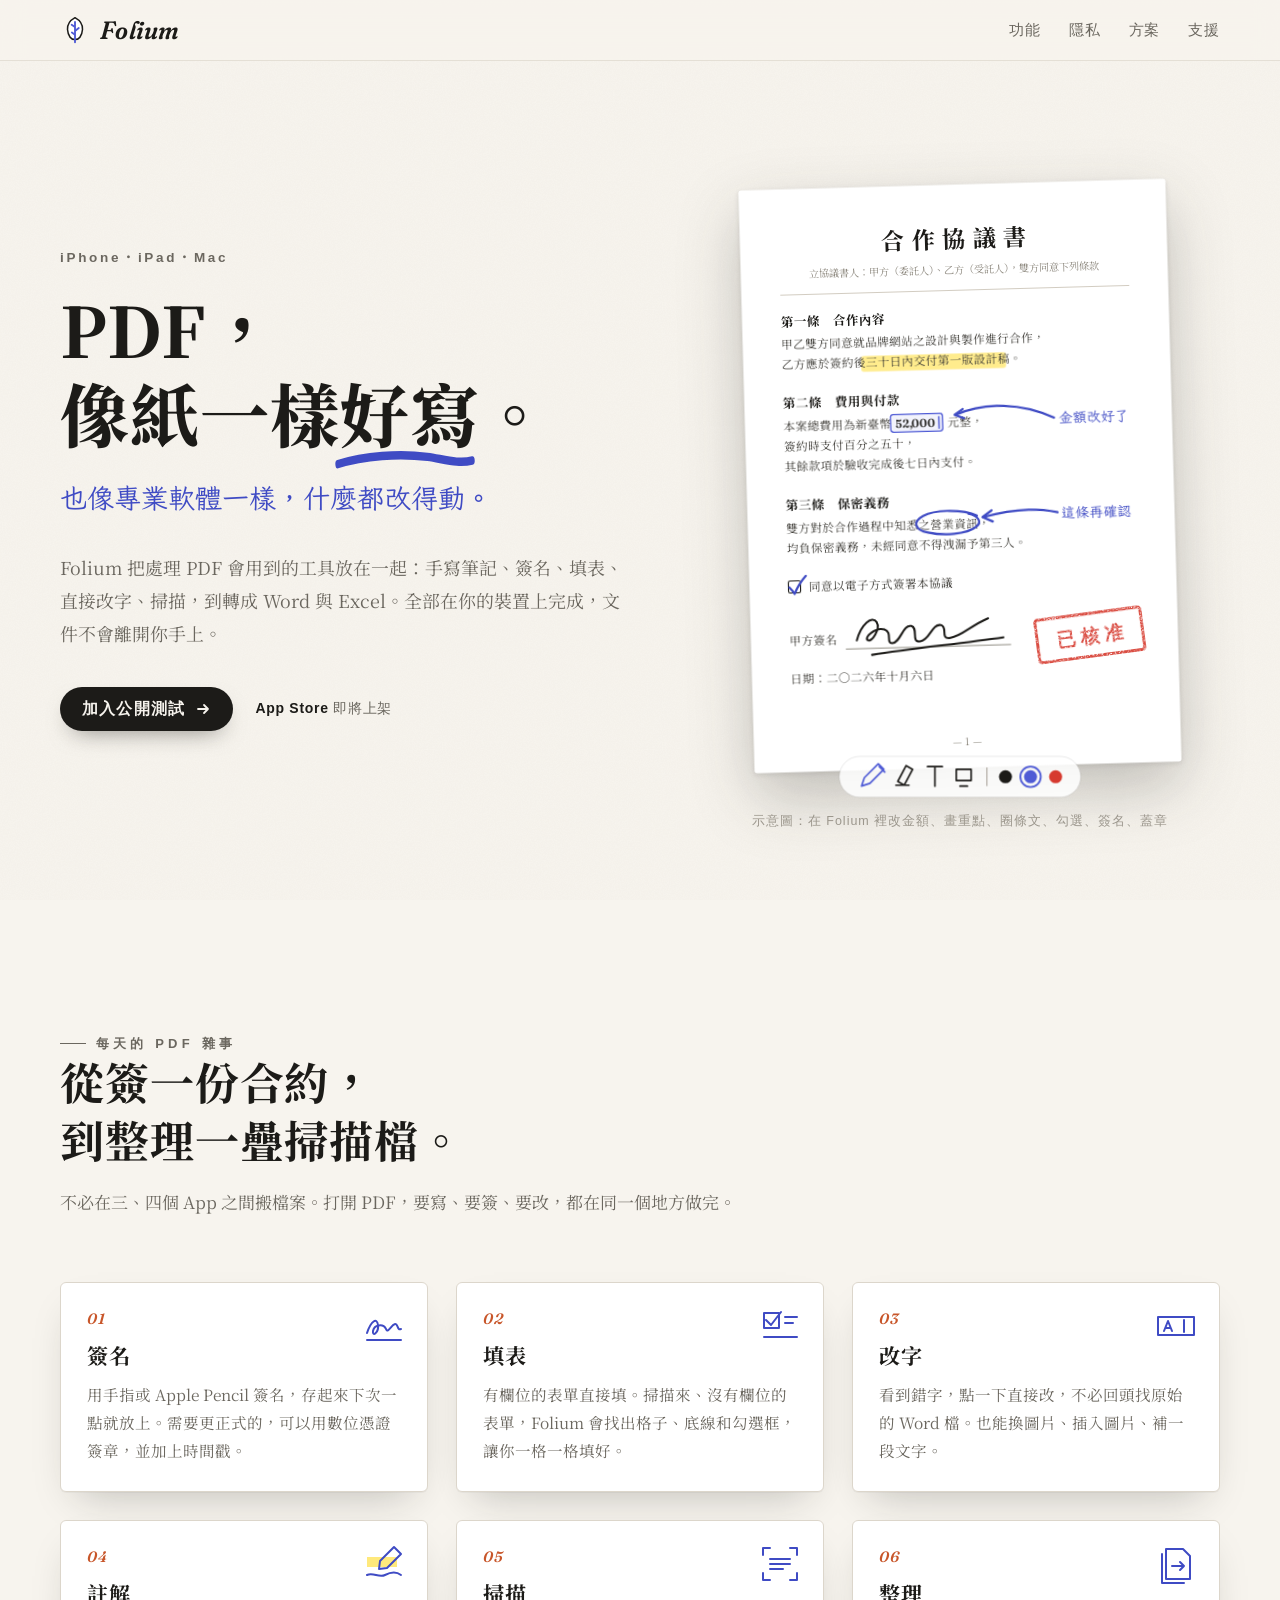
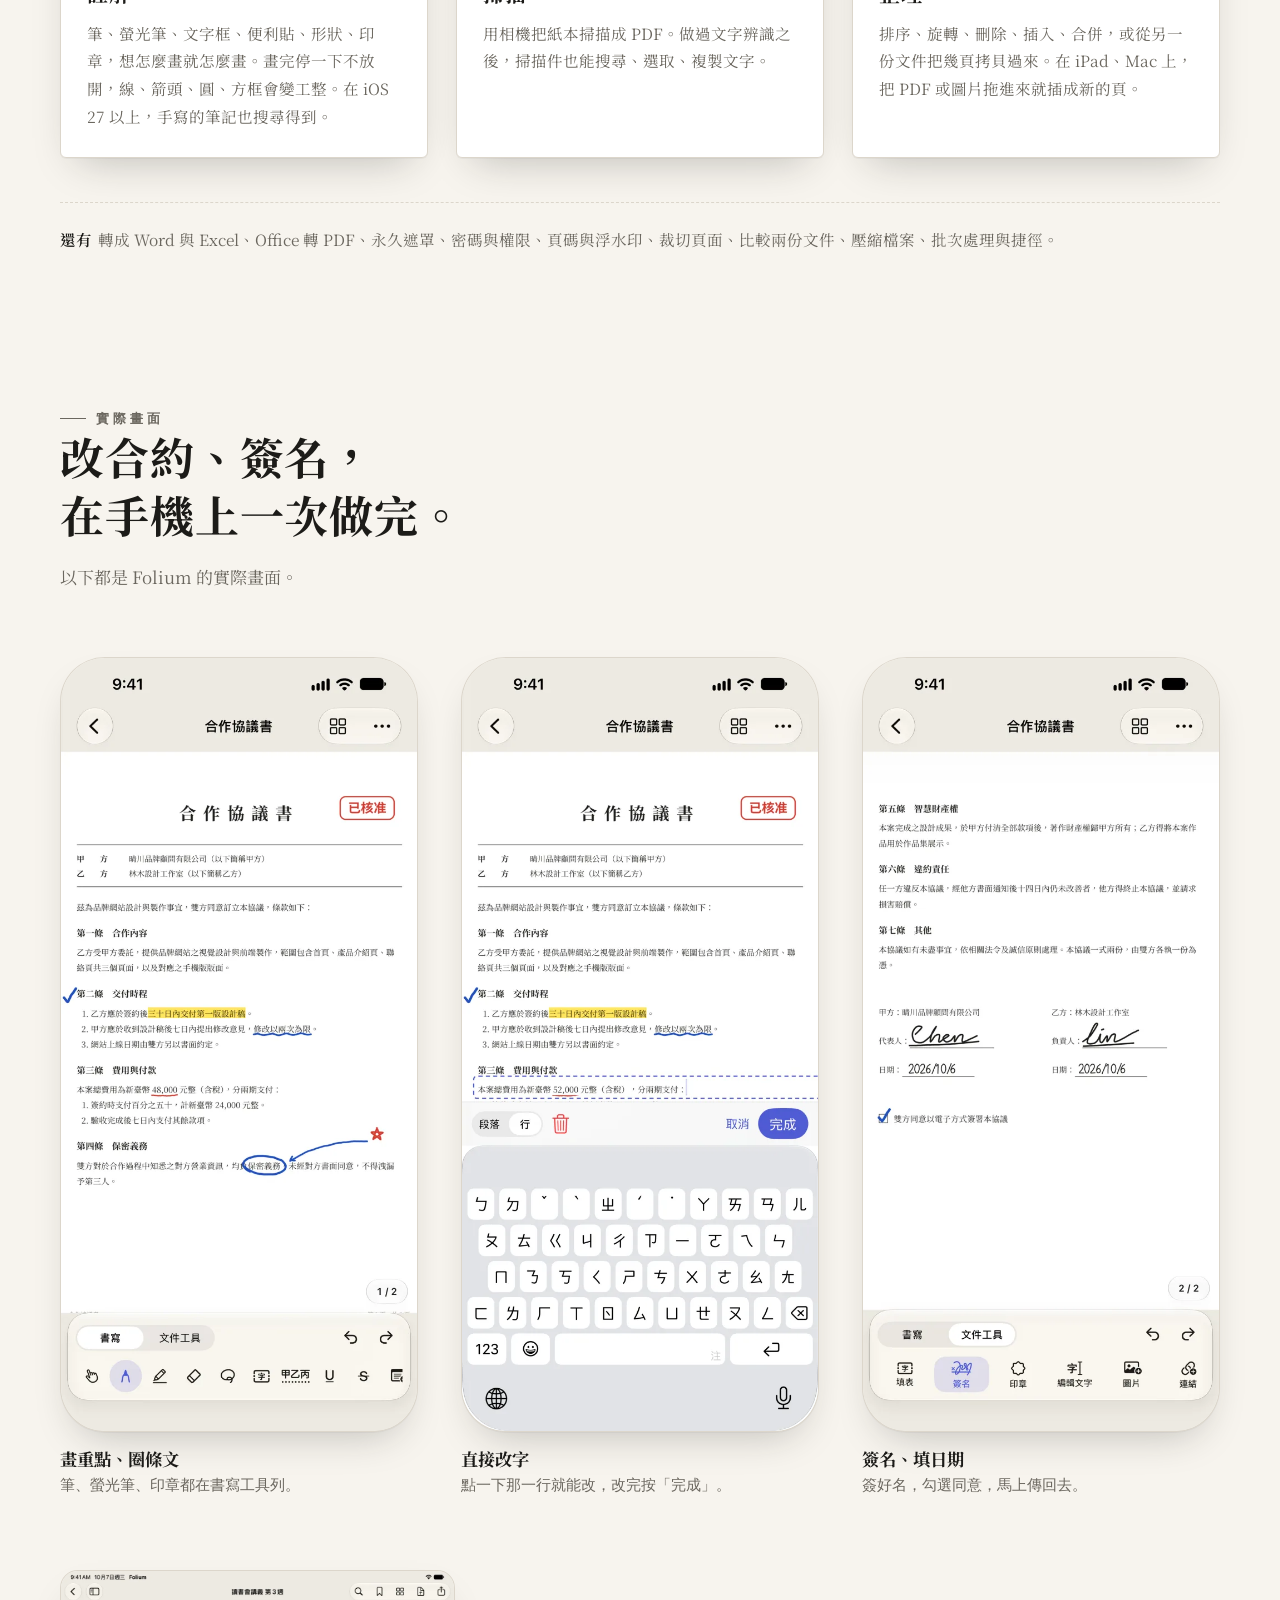
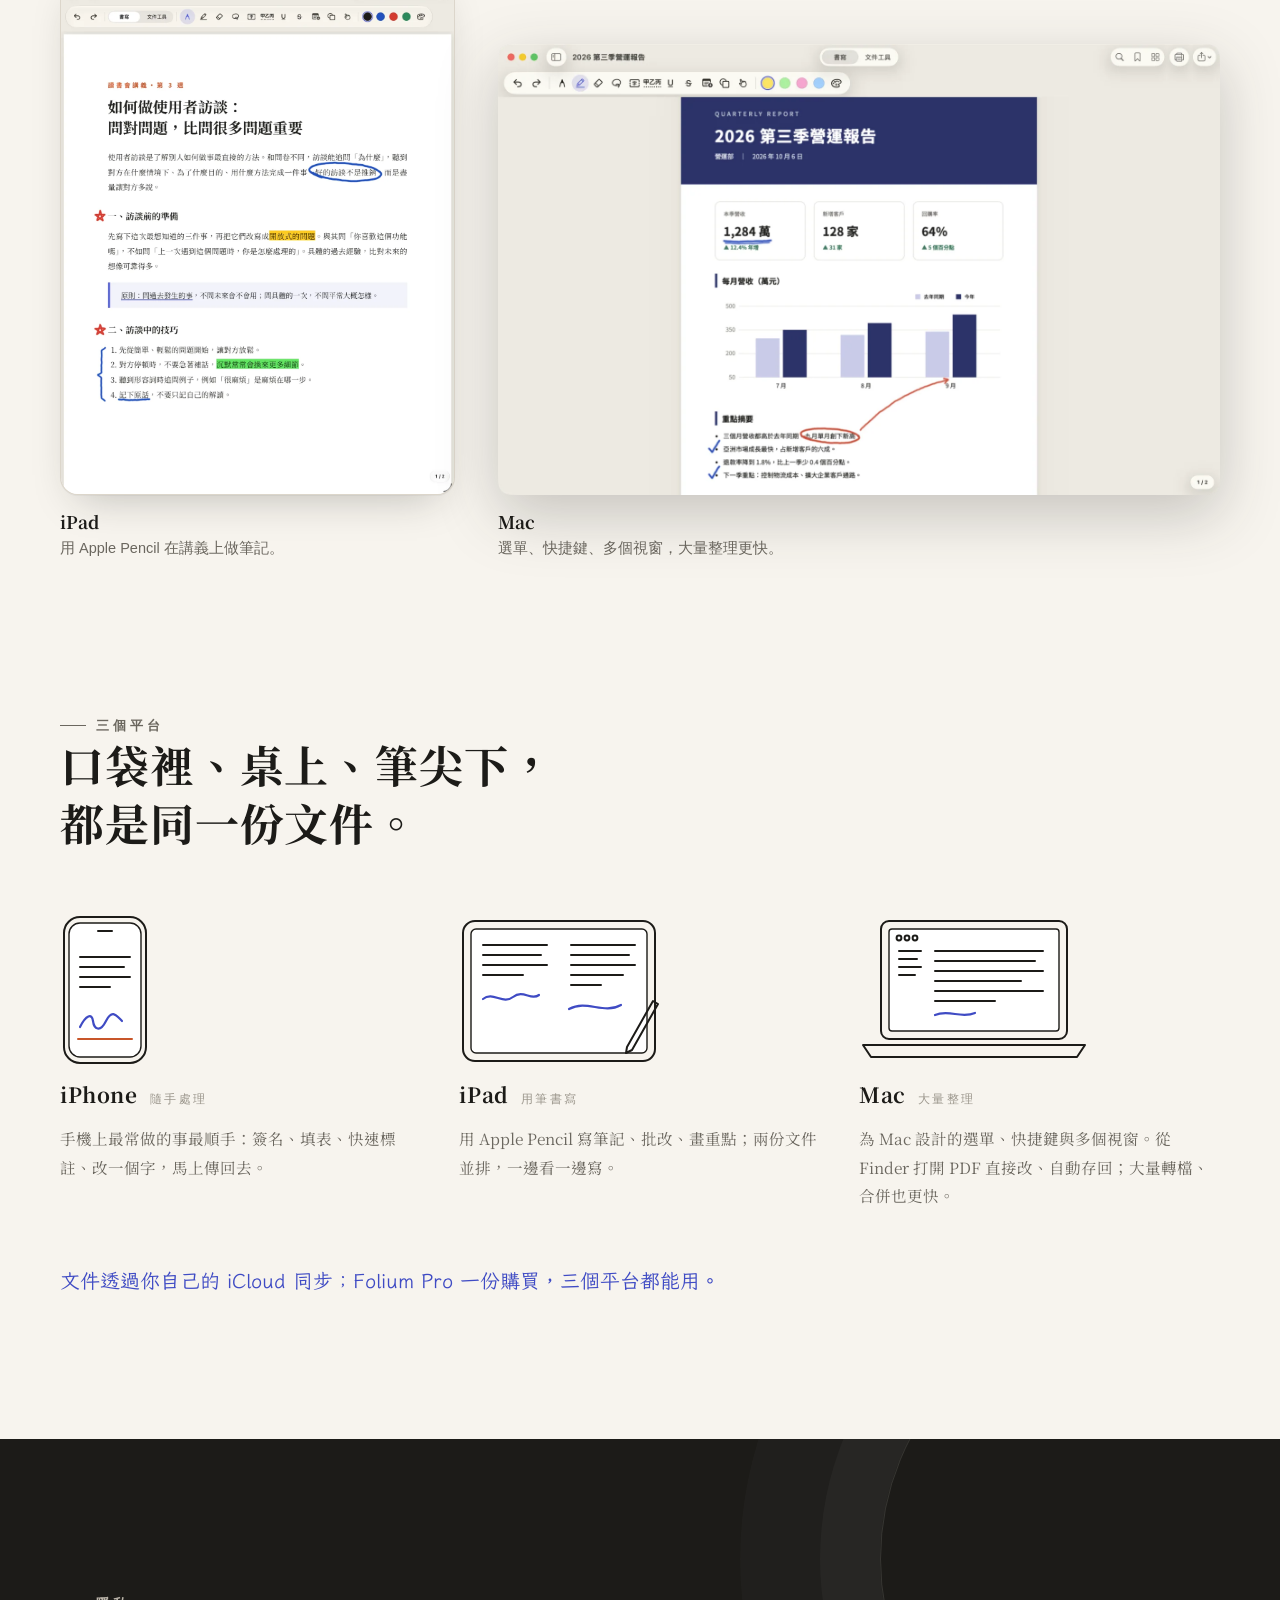
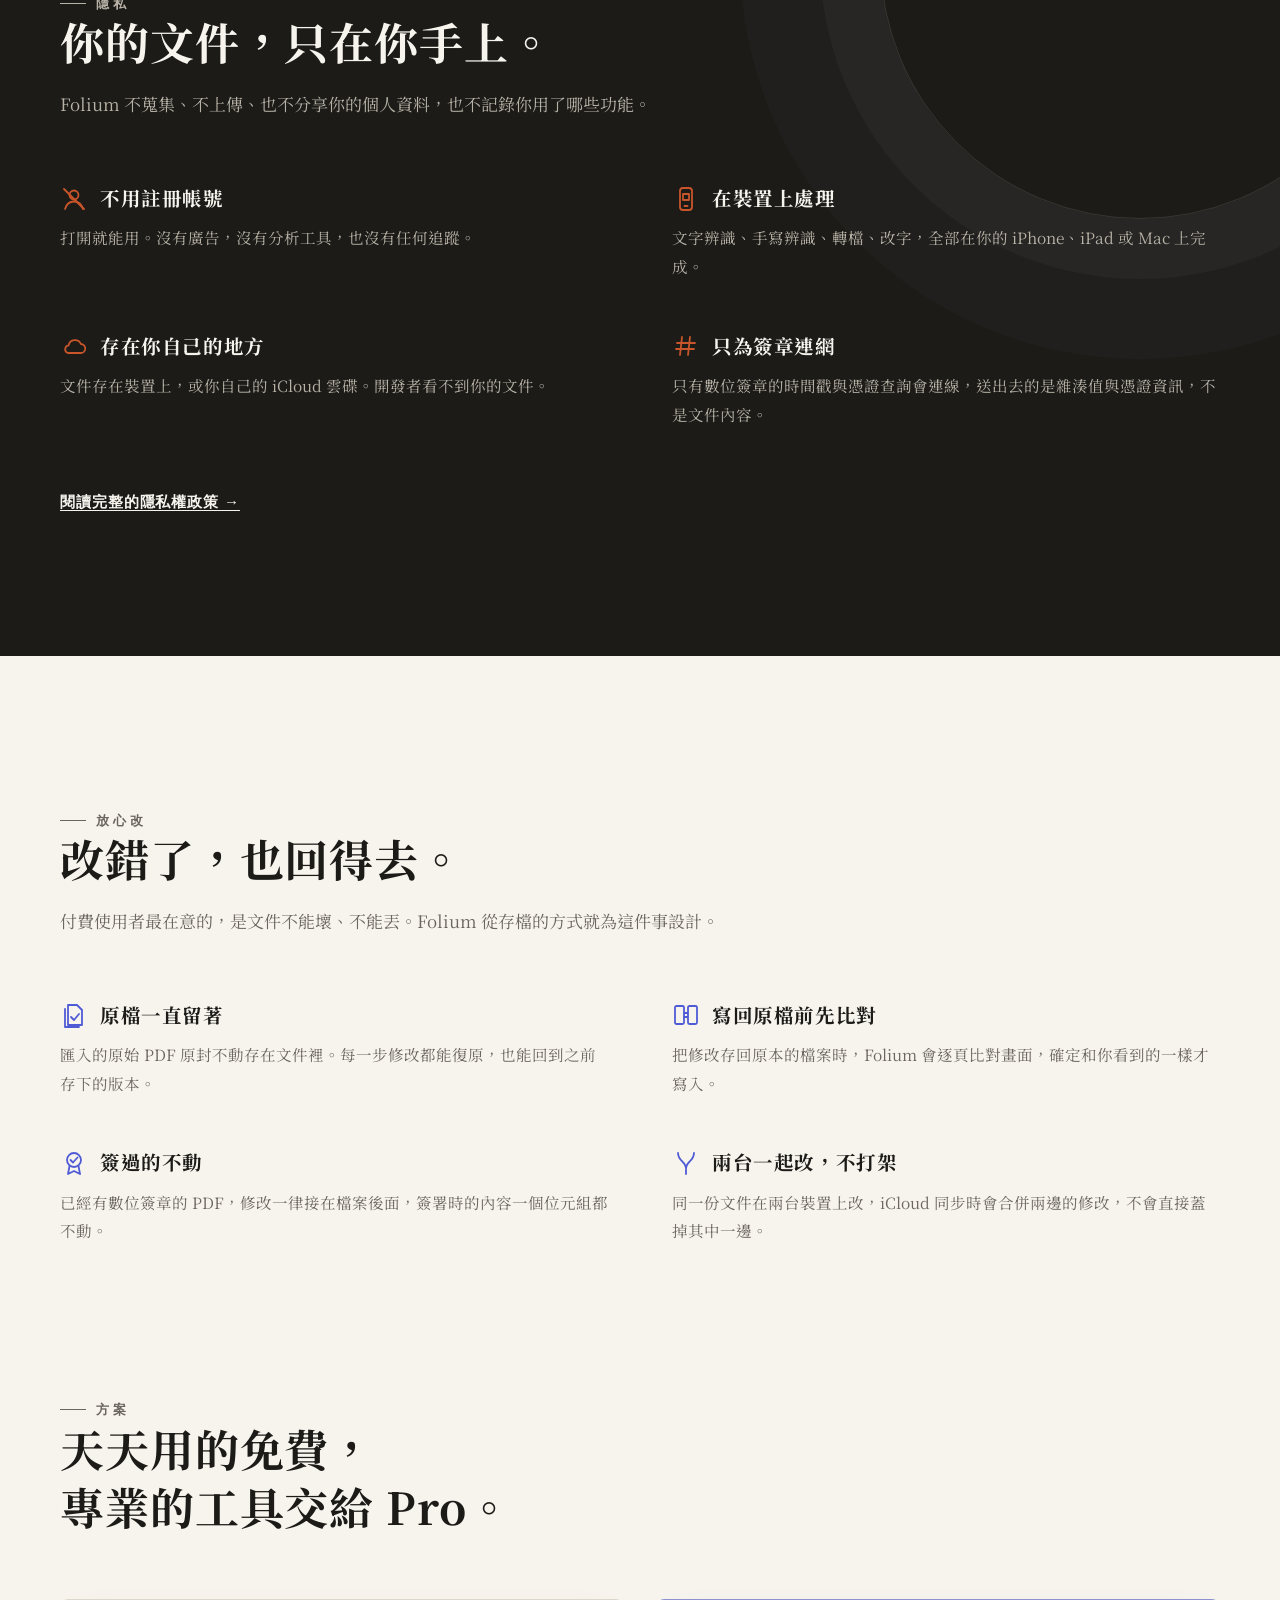
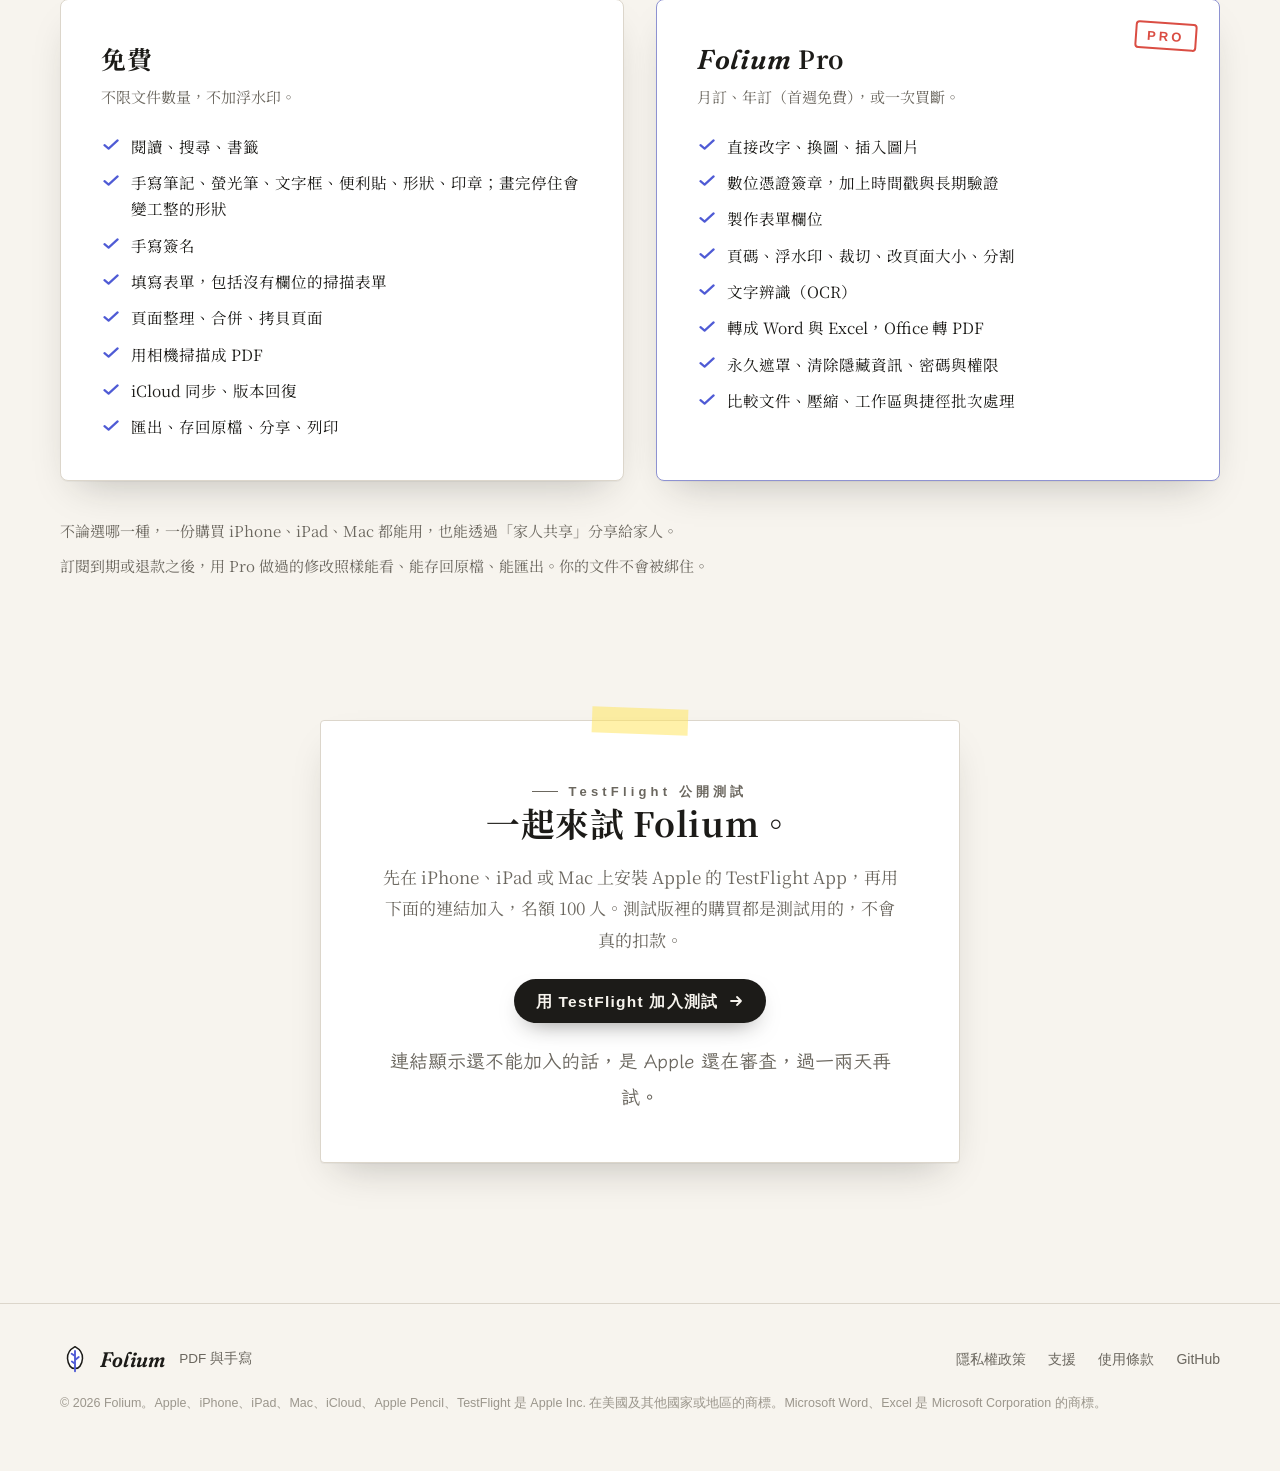
==== index.html @ 6499237f "方案改成月訂、年訂、買斷；補上「畫完停住變工整」 - 首頁：Pro 方案寫成月訂、年訂（首週免費）或買斷；「買一次」改成「一份購買」（訂閱也是三個平台都能用） - 首頁註解、免費方案：畫完停一下，線、" ====
<!doctype html>
<html lang="zh-Hant-TW">
<head>
  <meta charset="utf-8">
  <meta name="viewport" content="width=device-width, initial-scale=1, viewport-fit=cover">
  <title>Folium｜iPhone、iPad、Mac 上的 PDF 與手寫 App</title>
  <meta name="description" content="Folium 是 iPhone、iPad、Mac 上的 PDF 工作台：手寫筆記、簽名、填表、直接改字、掃描、轉成 Word 與 Excel，全部在你的裝置上完成。">
  <link rel="canonical" href="https://chung223.github.io/folium/">
  <meta name="theme-color" content="#F7F4EE" media="(prefers-color-scheme: light)">
  <meta name="theme-color" content="#171717" media="(prefers-color-scheme: dark)">
  <meta property="og:type" content="website">
  <meta property="og:site_name" content="Folium">
  <meta property="og:title" content="Folium｜PDF，像紙一樣好寫。">
  <meta property="og:description" content="iPhone、iPad、Mac 上的 PDF 工作台：手寫、簽名、填表、改字、掃描、轉檔，全部在裝置上完成。">
  <meta property="og:url" content="https://chung223.github.io/folium/">
  <meta property="og:image" content="https://chung223.github.io/folium/assets/og.png">
  <meta property="og:locale" content="zh_TW">
  <meta name="twitter:card" content="summary_large_image">
  <link rel="icon" href="assets/favicon.svg" type="image/svg+xml">
  <link rel="icon" href="assets/favicon-64.png" sizes="64x64" type="image/png">
  <link rel="apple-touch-icon" href="assets/apple-touch-icon.png">
  <link rel="preconnect" href="https://fonts.googleapis.com">
  <link rel="preconnect" href="https://fonts.gstatic.com" crossorigin>
  <link rel="stylesheet" href="https://fonts.googleapis.com/css2?family=Fraunces:ital,opsz,wght@1,9..144,500..700&family=LXGW+WenKai+TC:wght@400&family=Noto+Serif+TC:wght@400;700;800&display=swap">
  <link rel="stylesheet" href="assets/site.css">
</head>
<body>
<a class="skip" href="#main">跳到主要內容</a>

<header class="masthead">
  <div class="wrap">
    <a class="brand" href="./" aria-label="Folium 首頁">
      <svg viewBox="0 0 1024 1024" aria-hidden="true"><path d="M512 92C360 176 246 324 256 496c7 116 42 196 88 262 40 56 104 82 168 82s128-26 168-82c46-66 81-146 88-262 10-172-104-320-256-404Z" fill="var(--sheet)" stroke="var(--ink)" stroke-width="52" stroke-linejoin="round"/><path d="M512 236v694M398 332l114 80M640 446l-128 98M406 600l106 74" fill="none" stroke="var(--indigo)" stroke-width="64" stroke-linecap="round"/></svg>
      <span class="wordmark">Folium</span>
    </a>
    <nav class="nav" aria-label="主選單">
      <a href="#features">功能</a>
      <a href="#privacy">隱私</a>
      <a class="wide" href="#plans">方案</a>
      <a href="support/">支援</a>
    </nav>
  </div>
</header>

<main id="main">

<section class="hero">
  <div class="wrap">
    <div class="hero-copy">
      <p class="kicker rise" style="--at:.05s">iPhone・iPad・Mac</p>
      <h1 class="rise" style="--at:.12s">PDF，<br>像紙一樣<span class="stroke">好寫<svg viewBox="0 0 200 24" preserveAspectRatio="none" aria-hidden="true"><path class="draw" pathLength="1" style="--at:.9s;--d:.6s" d="M4 15C42 8 92 6 132 9c24 2 44 6 64 3"/></svg></span>。</h1>
      <p class="margin-line rise" style="--at:1.3s">也像專業軟體一樣，什麼都改得動。</p>
      <p class="lede rise" style="--at:.3s">Folium 把處理 PDF 會用到的工具放在一起：手寫筆記、簽名、填表、直接改字、掃描，到轉成 Word 與 Excel。全部在你的裝置上完成，文件不會離開你手上。</p>
      <div class="cta rise" style="--at:.45s">
        <a class="button" href="#beta">加入公開測試<svg viewBox="0 0 16 16" aria-hidden="true"><path d="M3 8h10M9 4l4 4-4 4" fill="none" stroke="currentColor" stroke-width="1.8" stroke-linecap="round" stroke-linejoin="round"/></svg></a>
        <span class="soon"><b>App Store</b> 即將上架</span>
      </div>
    </div>

    <figure class="hero-art rise" style="--at:.15s">
      <svg viewBox="0 0 560 700" role="img" aria-labelledby="art-title">
        <title id="art-title">一頁合約上，有螢光筆、改過的金額、圈起來的條文、打勾的同意欄、手寫簽名，以及「已核准」印章。</title>
        <defs>
          <filter id="stamp-ink" x="-5%" y="-5%" width="110%" height="110%">
            <feTurbulence type="fractalNoise" baseFrequency="1.7" numOctaves="2" seed="11" result="noise"/>
            <feColorMatrix in="noise" type="matrix" values="0 0 0 0 0  0 0 0 0 0  0 0 0 0 0  0 0 0 -3 2.45" result="mask"/>
            <feComposite in="SourceGraphic" in2="mask" operator="in"/>
          </filter>
        </defs>
        <g transform="rotate(-1.6 280 350)">
          <g class="doc-shadow"><rect class="doc-sheet" x="50" y="36" width="460" height="628" rx="3"/></g>

          <text class="doc-title" x="284" y="104" text-anchor="middle">合作協議書</text>
          <text class="doc-s" x="280" y="132" text-anchor="middle">立協議書人：甲方（委託人）、乙方（受託人），雙方同意下列條款</text>
          <line class="doc-rule" x1="92" y1="150" x2="468" y2="150"/>

          <text class="doc-h" x="92" y="184">第一條　合作內容</text>
          <rect class="marker swipe" style="--at:.95s" x="177" y="218" width="156" height="17" rx="3"/>
          <text class="doc-t" x="92" y="208">甲乙雙方同意就品牌網站之設計與製作進行合作，</text>
          <text class="doc-t" x="92" y="230">乙方應於簽約後三十日內交付第一版設計稿。</text>

          <text class="doc-h" x="92" y="272">第二條　費用與付款</text>
          <text class="doc-t" x="92" y="296">本案總費用為新臺幣</text>
          <g class="appear" style="--at:1.4s">
            <rect class="edit-box" x="207" y="282" width="56" height="19" rx="3"/>
            <text class="doc-num" x="212" y="296" textLength="43" lengthAdjust="spacingAndGlyphs">52,000</text>
          </g>
          <line class="caret blink" style="--at:1.6s" x1="259" y1="285" x2="259" y2="298.5"/>
          <text class="doc-t" x="268" y="296">元整，</text>
          <text class="doc-t" x="92" y="318">簽約時支付百分之五十，</text>
          <text class="doc-t" x="92" y="340">其餘款項於驗收完成後七日內支付。</text>
          <path class="pen draw" pathLength="1" style="--at:1.75s;--d:.45s" d="M383 290c-34-17-74-19-106-6"/>
          <path class="pen draw" pathLength="1" style="--at:2.15s;--d:.2s" d="M285 278l-9 6 10 4"/>
          <text class="doc-note appear" style="--at:2.2s" x="388" y="296">金額改好了</text>

          <text class="doc-h" x="92" y="382">第三條　保密義務</text>
          <text class="doc-t" x="92" y="406">雙方對於合作過程中知悉之營業資訊，</text>
          <text class="doc-t" x="92" y="428">均負保密義務，未經同意不得洩漏予第三人。</text>
          <path class="pen draw" pathLength="1" style="--at:2.5s;--d:.6s" d="M297 393c-14-7-44-8-58-1-12 6-9 15 5 18 15 4 42 3 52-5 7-5 2-12-8-14"/>
          <path class="pen draw" pathLength="1" style="--at:3.05s;--d:.4s" d="M384 392c-24-6-52-4-80 3"/>
          <path class="pen draw" pathLength="1" style="--at:3.4s;--d:.2s" d="M313 388l-10 7 11 5"/>
          <text class="doc-note appear" style="--at:3.45s" x="388" y="398">這條再確認</text>

          <rect x="92" y="458" width="13" height="13" rx="2" fill="none" stroke="#1C1B18" stroke-width="1.2"/>
          <text class="doc-t" x="114" y="469.5">同意以電子方式簽署本協議</text>
          <path class="pen draw" pathLength="1" style="--at:3.85s;--d:.35s" d="M93 465c2 2 4 4 5.5 7 3-7 7-13 12.5-19"/>

          <text class="doc-t" x="92" y="528">甲方簽名</text>
          <line x1="152" y1="533" x2="330" y2="533" stroke="#8A857B" stroke-width="1"/>
          <path class="ink-pen draw" pathLength="1" style="--at:4.25s;--d:1.3s" d="M164 524c5-17 17-27 22-19 4 7-6 22-10 19-5-3 9-14 18-11 9 3 1 15 8 15 9 0 12-20 21-18 8 2-1 18 9 17 11-1 13-19 23-17 8 2-2 16 10 14 13-2 21-12 41-20"/>
          <path class="ink-pen draw" pathLength="1" style="--at:5.5s;--d:.35s" d="M180 540c44-6 92-9 142-15"/>
          <text class="doc-t" x="92" y="568">日期：二〇二六年十月六日</text>

          <g class="seal stamp" style="--at:5.95s" filter="url(#stamp-ink)">
            <rect x="358" y="502" width="114" height="46" rx="3"/>
            <text x="417.5" y="533" text-anchor="middle">已核准</text>
          </g>

          <text class="doc-s" x="280" y="640" text-anchor="middle">— 1 —</text>
        </g>

        <g class="dock appear" style="--at:.7s">
          <rect class="capsule" x="150" y="652" width="260" height="44" rx="22"/>
          <path class="tool active" d="M174 684l3-9 15-15 6 6-15 15-9 3Zm19-21 6 6"/>
          <path class="tool" d="M211 683h14M213 679l9-17 7 4-9 17Z"/>
          <path class="tool" d="M245 663h16M253 663v21"/>
          <path class="tool" d="M276 666h16v12h-16ZM280 684h8"/>
          <line x1="309" y1="664" x2="309" y2="684" stroke="#9B968C" stroke-width="1"/>
          <circle cx="329" cy="674" r="7" fill="#1C1B18"/>
          <circle cx="356" cy="674" r="7" fill="#4F5BD5"/>
          <circle class="chip-on" cx="356" cy="674" r="11"/>
          <circle cx="383" cy="674" r="7" fill="#D63A2F"/>
        </g>
      </svg>
      <figcaption>示意圖：在 Folium 裡改金額、畫重點、圈條文、勾選、簽名、蓋章</figcaption>
    </figure>
  </div>
</section>

<section class="section" id="features">
  <div class="wrap">
    <div class="section-head reveal">
      <p class="eyebrow">每天的 PDF 雜事</p>
      <h2>從簽一份合約，<br>到整理一疊掃描檔。</h2>
      <p>不必在三、四個 App 之間搬檔案。打開 PDF，要寫、要簽、要改，都在同一個地方做完。</p>
    </div>
    <div class="chores">
      <article class="card reveal">
        <svg class="doodle" viewBox="0 0 46 46" aria-hidden="true"><path d="M6 30c4-12 10-16 11-8s-6 12-5 6 10-8 13-2c2 5 5-4 9-5 3-1 2 7 6 5"/><path d="M6 37h34"/></svg>
        <span class="no">01</span>
        <h3>簽名</h3>
        <p>用手指或 Apple Pencil 簽名，存起來下次一點就放上。需要更正式的，可以用數位憑證簽章，並加上時間戳。</p>
      </article>
      <article class="card reveal">
        <svg class="doodle" viewBox="0 0 46 46" aria-hidden="true"><path d="M7 10h15v15H7z"/><path d="M9 17l5 5 10-13"/><path d="M28 14h12M28 20h8M7 34h33"/></svg>
        <span class="no">02</span>
        <h3>填表</h3>
        <p>有欄位的表單直接填。掃描來、沒有欄位的表單，Folium 會找出格子、底線和勾選框，讓你一格一格填好。</p>
      </article>
      <article class="card reveal">
        <svg class="doodle" viewBox="0 0 46 46" aria-hidden="true"><path d="M5 14h36v18H5z"/><path d="M31 17v12"/><path d="M11 28l4-10 4 10M12.5 25h5"/></svg>
        <span class="no">03</span>
        <h3>改字</h3>
        <p>看到錯字，點一下直接改，不必回頭找原始的 Word 檔。也能換圖片、插入圖片、補一段文字。</p>
      </article>
      <article class="card reveal">
        <svg class="doodle" viewBox="0 0 46 46" aria-hidden="true"><path class="fill" d="M6 16h30v10H6z"/><path d="M6 34c6-3 12 3 18 0s12-3 16 0"/><path d="M33 6l7 7-14 14-8 1 1-8z"/></svg>
        <span class="no">04</span>
        <h3>註解</h3>
        <p>筆、螢光筆、文字框、便利貼、形狀、印章，想怎麼畫就怎麼畫。畫完停一下不放開，線、箭頭、圓、方框會變工整。在 iOS 27 以上，手寫的筆記也搜尋得到。</p>
      </article>
      <article class="card reveal">
        <svg class="doodle" viewBox="0 0 46 46" aria-hidden="true"><path d="M6 14V7h7M33 7h7v7M40 32v7h-7M13 39H6v-7"/><path d="M13 18h20M13 23h20M13 28h13"/></svg>
        <span class="no">05</span>
        <h3>掃描</h3>
        <p>用相機把紙本掃描成 PDF。做過文字辨識之後，掃描件也能搜尋、選取、複製文字。</p>
      </article>
      <article class="card reveal">
        <svg class="doodle" viewBox="0 0 46 46" aria-hidden="true"><path d="M13 8h17l7 7v23H13z"/><path d="M9 13v29h22"/><path d="M19 25h12M27 21l4 4-4 4"/></svg>
        <span class="no">06</span>
        <h3>整理</h3>
        <p>排序、旋轉、刪除、插入、合併，或從另一份文件把幾頁拷貝過來。在 iPad、Mac 上，把 PDF 或圖片拖進來就插成新的頁。</p>
      </article>
    </div>
    <p class="more reveal"><b>還有</b>轉成 Word 與 Excel、Office 轉 PDF、永久遮罩、密碼與權限、頁碼與浮水印、裁切頁面、比較兩份文件、壓縮檔案、批次處理與捷徑。</p>
  </div>
</section>

<section class="section screens" id="screens" style="padding-top:0">
  <div class="wrap">
    <div class="section-head reveal">
      <p class="eyebrow">實際畫面</p>
      <h2>改合約、簽名，<br>在手機上一次做完。</h2>
      <p>以下都是 Folium 的實際畫面。</p>
    </div>
    <div class="phones">
      <figure class="phone reveal">
        <img src="assets/screens/iphone-contract.webp" width="640" height="1391" loading="lazy" alt="iPhone 上的合約：螢光筆畫重點、圈出條文、打勾、蓋上「已核准」印章">
        <figcaption><b>畫重點、圈條文</b>筆、螢光筆、印章都在書寫工具列。</figcaption>
      </figure>
      <figure class="phone reveal">
        <img src="assets/screens/iphone-edit.webp" width="640" height="1391" loading="lazy" alt="iPhone 上直接修改合約的一行字，把金額改成 52,000">
        <figcaption><b>直接改字</b>點一下那一行就能改，改完按「完成」。</figcaption>
      </figure>
      <figure class="phone reveal">
        <img src="assets/screens/iphone-sign.webp" width="640" height="1391" loading="lazy" alt="iPhone 上的合約第二頁：雙方簽名、日期與勾選">
        <figcaption><b>簽名、填日期</b>簽好名，勾選同意，馬上傳回去。</figcaption>
      </figure>
    </div>
    <div class="bigs">
      <figure class="tablet reveal">
        <img src="assets/screens/ipad-handout.webp" width="1100" height="1467" loading="lazy" alt="iPad 上的讀書會講義，有圈起來的句子、星號、底線與螢光標記">
        <figcaption><b>iPad</b>用 Apple Pencil 在講義上做筆記。</figcaption>
      </figure>
      <figure class="mac reveal">
        <img src="assets/screens/mac-report.webp" width="1600" height="1000" loading="lazy" alt="Mac 上的 Folium 視窗，打開一份營運報告並做了標註">
        <figcaption><b>Mac</b>選單、快捷鍵、多個視窗，大量整理更快。</figcaption>
      </figure>
    </div>
  </div>
</section>

<section class="section" id="devices" style="padding-top:0">
  <div class="wrap">
    <div class="section-head reveal">
      <p class="eyebrow">三個平台</p>
      <h2>口袋裡、桌上、筆尖下，<br>都是同一份文件。</h2>
    </div>
    <div class="devices">
      <div class="device reveal">
        <div class="art"><svg viewBox="0 0 90 150" aria-hidden="true"><rect x="4" y="2" width="82" height="146" rx="16"/><rect class="screen" x="9" y="8" width="72" height="134" rx="11"/><path d="M38 16h14" stroke-width="5"/><path d="M20 42h50M20 52h44M20 62h50M20 72h30"/><path class="pen-line" d="M20 112c6-12 12-14 13-6s7 12 13 0 10-6 16 0"/><path class="accent" d="M18 124h54"/></svg></div>
        <h3>iPhone <small>隨手處理</small></h3>
        <p>手機上最常做的事最順手：簽名、填表、快速標註、改一個字，馬上傳回去。</p>
      </div>
      <div class="device reveal">
        <div class="art"><svg viewBox="0 0 200 150" aria-hidden="true"><rect x="4" y="6" width="192" height="140" rx="12"/><rect class="screen" x="12" y="14" width="176" height="124" rx="5"/><path d="M24 30h64M24 40h58M24 50h64M24 60h40M112 30h64M112 40h58M112 50h64M112 60h52M112 70h30"/><path class="pen-line" d="M24 84c10-8 20 6 30-2s18 4 26-2"/><path class="pen-line" d="M110 94c18-10 34 6 52-4"/><path d="M168 132l26-46 5 3-26 46-6 3z"/></svg></div>
        <h3>iPad <small>用筆書寫</small></h3>
        <p>用 Apple Pencil 寫筆記、批改、畫重點；兩份文件並排，一邊看一邊寫。</p>
      </div>
      <div class="device reveal">
        <div class="art"><svg viewBox="0 0 230 150" aria-hidden="true"><rect x="22" y="6" width="186" height="118" rx="8"/><rect class="screen" x="30" y="14" width="170" height="102" rx="3"/><path d="M4 130h222l-8 12H12z"/><circle cx="40" cy="23" r="2.4"/><circle cx="48" cy="23" r="2.4"/><circle cx="56" cy="23" r="2.4"/><path d="M40 36h22M40 44h18M40 52h22M40 60h16M76 36h108M76 46h100M76 56h108M76 66h86M76 76h108M76 86h60"/><path class="pen-line" d="M76 100c14-6 26 4 40-2"/></svg></div>
        <h3>Mac <small>大量整理</small></h3>
        <p>為 Mac 設計的選單、快捷鍵與多個視窗。從 Finder 打開 PDF 直接改、自動存回；大量轉檔、合併也更快。</p>
      </div>
    </div>
    <p class="note-line reveal">文件透過你自己的 iCloud 同步；Folium Pro 一份購買，三個平台都能用。</p>
  </div>
</section>

<section class="section band" id="privacy">
  <div class="wrap">
    <div class="section-head reveal">
      <p class="eyebrow">隱私</p>
      <h2>你的文件，只在你手上。</h2>
      <p>Folium 不蒐集、不上傳、也不分享你的個人資料，也不記錄你用了哪些功能。</p>
    </div>
    <div class="points">
      <div class="point reveal">
        <h3><svg viewBox="0 0 28 28" aria-hidden="true"><circle cx="14" cy="10" r="4.5"/><path d="M5 24c1.5-5 5-7.5 9-7.5s7.5 2.5 9 7.5"/><path d="M4 4l20 20"/></svg>不用註冊帳號</h3>
        <p>打開就能用。沒有廣告，沒有分析工具，也沒有任何追蹤。</p>
      </div>
      <div class="point reveal">
        <h3><svg viewBox="0 0 28 28" aria-hidden="true"><rect x="8" y="3" width="12" height="22" rx="3"/><path d="M11 9h6v6h-6zM12.5 21h3"/></svg>在裝置上處理</h3>
        <p>文字辨識、手寫辨識、轉檔、改字，全部在你的 iPhone、iPad 或 Mac 上完成。</p>
      </div>
      <div class="point reveal">
        <h3><svg viewBox="0 0 28 28" aria-hidden="true"><path d="M8 21h12.5a4.5 4.5 0 0 0 .4-9A6.5 6.5 0 0 0 8.6 13.4 3.9 3.9 0 0 0 8 21z"/></svg>存在你自己的地方</h3>
        <p>文件存在裝置上，或你自己的 iCloud 雲碟。開發者看不到你的文件。</p>
      </div>
      <div class="point reveal">
        <h3><svg viewBox="0 0 28 28" aria-hidden="true"><path d="M10 5L8 23M18 5l-2 18M5 11h18M4 17h18"/></svg>只為簽章連網</h3>
        <p>只有數位簽章的時間戳與憑證查詢會連線，送出去的是雜湊值與憑證資訊，不是文件內容。</p>
      </div>
    </div>
    <p class="readmore reveal"><a href="privacy/">閱讀完整的隱私權政策 →</a></p>
  </div>
</section>

<section class="section safety" id="safety">
  <div class="wrap">
    <div class="section-head reveal">
      <p class="eyebrow">放心改</p>
      <h2>改錯了，也回得去。</h2>
      <p>付費使用者最在意的，是文件不能壞、不能丟。Folium 從存檔的方式就為這件事設計。</p>
    </div>
    <div class="points">
      <div class="point reveal">
        <h3><svg viewBox="0 0 28 28" aria-hidden="true"><path d="M8 4h9l5 5v15H8z"/><path d="M5 8v18h14"/><path d="M11 16l3 3 5-6"/></svg>原檔一直留著</h3>
        <p>匯入的原始 PDF 原封不動存在文件裡。每一步修改都能復原，也能回到之前存下的版本。</p>
      </div>
      <div class="point reveal">
        <h3><svg viewBox="0 0 28 28" aria-hidden="true"><rect x="3" y="5" width="9" height="18" rx="1.5"/><rect x="16" y="5" width="9" height="18" rx="1.5"/><path d="M12.5 12h3M12.5 16h3"/></svg>寫回原檔前先比對</h3>
        <p>把修改存回原本的檔案時，Folium 會逐頁比對畫面，確定和你看到的一樣才寫入。</p>
      </div>
      <div class="point reveal">
        <h3><svg viewBox="0 0 28 28" aria-hidden="true"><circle cx="14" cy="11" r="7"/><path d="M10.5 11l2.5 2.5 4.5-5"/><path d="M9.5 17L8 25l6-3 6 3-1.5-8"/></svg>簽過的不動</h3>
        <p>已經有數位簽章的 PDF，修改一律接在檔案後面，簽署時的內容一個位元組都不動。</p>
      </div>
      <div class="point reveal">
        <h3><svg viewBox="0 0 28 28" aria-hidden="true"><path d="M6 4c0 8 8 9 8 15M22 4c0 8-8 9-8 15M14 19v6"/></svg>兩台一起改，不打架</h3>
        <p>同一份文件在兩台裝置上改，iCloud 同步時會合併兩邊的修改，不會直接蓋掉其中一邊。</p>
      </div>
    </div>
  </div>
</section>

<section class="section" id="plans" style="padding-top:0">
  <div class="wrap">
    <div class="section-head reveal">
      <p class="eyebrow">方案</p>
      <h2>天天用的免費，<br>專業的工具交給 Pro。</h2>
    </div>
    <div class="plans">
      <div class="plan reveal">
        <h3>免費</h3>
        <p class="sub">不限文件數量，不加浮水印。</p>
        <ul>
          <li>閱讀、搜尋、書籤</li>
          <li>手寫筆記、螢光筆、文字框、便利貼、形狀、印章；畫完停住會變工整的形狀</li>
          <li>手寫簽名</li>
          <li>填寫表單，包括沒有欄位的掃描表單</li>
          <li>頁面整理、合併、拷貝頁面</li>
          <li>用相機掃描成 PDF</li>
          <li>iCloud 同步、版本回復</li>
          <li>匯出、存回原檔、分享、列印</li>
        </ul>
      </div>
      <div class="plan pro reveal">
        <span class="seal-badge" aria-hidden="true">PRO</span>
        <h3><span class="latin">Folium</span> Pro</h3>
        <p class="sub">月訂、年訂（首週免費），或一次買斷。</p>
        <ul>
          <li>直接改字、換圖、插入圖片</li>
          <li>數位憑證簽章，加上時間戳與長期驗證</li>
          <li>製作表單欄位</li>
          <li>頁碼、浮水印、裁切、改頁面大小、分割</li>
          <li>文字辨識（OCR）</li>
          <li>轉成 Word 與 Excel，Office 轉 PDF</li>
          <li>永久遮罩、清除隱藏資訊、密碼與權限</li>
          <li>比較文件、壓縮、工作區與捷徑批次處理</li>
        </ul>
      </div>
    </div>
    <div class="fineprint reveal">
      <p>不論選哪一種，一份購買 iPhone、iPad、Mac 都能用，也能透過「家人共享」分享給家人。</p>
      <p>訂閱到期或退款之後，用 Pro 做過的修改照樣能看、能存回原檔、能匯出。你的文件不會被綁住。</p>
    </div>
  </div>
</section>

<section class="section beta" id="beta" style="padding-top:0">
  <div class="wrap">
    <div class="slip reveal">
      <p class="eyebrow" style="justify-content:center">TestFlight 公開測試</p>
      <h2>一起來試 Folium。</h2>
      <p>先在 iPhone、iPad 或 Mac 上安裝 Apple 的 TestFlight App，再用下面的連結加入，名額 100 人。測試版裡的購買都是測試用的，不會真的扣款。</p>
      <p style="margin-top:24px"><a class="button" href="https://testflight.apple.com/join/ukPhaMgK">用 TestFlight 加入測試<svg viewBox="0 0 16 16" aria-hidden="true"><path d="M3 8h10M9 4l4 4-4 4" fill="none" stroke="currentColor" stroke-width="1.8" stroke-linecap="round" stroke-linejoin="round"/></svg></a></p>
      <p class="hand">連結顯示還不能加入的話，是 Apple 還在審查，過一兩天再試。</p>
    </div>
  </div>
</section>

</main>

<footer class="footer">
  <div class="wrap">
    <div class="top">
      <a class="brand" href="./" aria-label="Folium 首頁">
        <svg viewBox="0 0 1024 1024" aria-hidden="true"><path d="M512 92C360 176 246 324 256 496c7 116 42 196 88 262 40 56 104 82 168 82s128-26 168-82c46-66 81-146 88-262 10-172-104-320-256-404Z" fill="var(--sheet)" stroke="var(--ink)" stroke-width="52" stroke-linejoin="round"/><path d="M512 236v694M398 332l114 80M640 446l-128 98M406 600l106 74" fill="none" stroke="var(--indigo)" stroke-width="64" stroke-linecap="round"/></svg>
        <span class="wordmark">Folium</span><span class="tag">PDF 與手寫</span>
      </a>
      <nav aria-label="頁尾連結">
        <a href="privacy/">隱私權政策</a>
        <a href="support/">支援</a>
        <a href="https://www.apple.com/legal/internet-services/itunes/dev/stdeula/">使用條款</a>
        <a href="https://github.com/chung223/folium">GitHub</a>
      </nav>
    </div>
    <p class="legal">© 2026 Folium。Apple、iPhone、iPad、Mac、iCloud、Apple Pencil、TestFlight 是 Apple Inc. 在美國及其他國家或地區的商標。Microsoft Word、Excel 是 Microsoft Corporation 的商標。</p>
  </div>
</footer>
</body>
</html>
---- assets/site.css ----
/* Folium 網站｜「紙與墨」：暖白紙面、墨黑文字，靛藍是筆，柿色與朱紅是印章。顏色與 App 的 Theme 同一組。 */

:root {
  --paper: #F7F4EE;
  --paper-deep: #EEEAE2;
  --sheet: #FFFFFF;
  --ink: #1C1B18;
  --ink-2: #6B675F;
  --ink-3: #9B968C;
  --hairline: #DCD6CB;
  --indigo: #4F5BD5;
  --pen: #3F4BC4;
  --persimmon: #C8562A;
  --vermilion: #D63A2F;
  --marker: #FFE45C;
  --band: #1C1B18;
  --band-ink: #F7F4EE;
  --band-ink-2: #B8B2A7;
  --shadow: 0 1px 0 rgba(28, 27, 24, .04), 0 18px 40px -18px rgba(28, 27, 24, .28);
  --serif: "Noto Serif TC", "Songti TC", "PMingLiU", serif;
  --hand: "LXGW WenKai TC", "Kaiti TC", "BiauKai", serif;
  --sans: -apple-system, BlinkMacSystemFont, "PingFang TC", "Noto Sans TC", "Microsoft JhengHei", sans-serif;
  --latin: "Fraunces", "Noto Serif TC", serif;
  --wrap: 1160px;
  --gutter: clamp(16px, 4vw, 40px);
  color-scheme: light dark;
}

@media (prefers-color-scheme: dark) {
  :root {
    --paper: #171717;
    --paper-deep: #111111;
    --sheet: #232324;
    --ink: #EDEBE6;
    --ink-2: #A19D95;
    --ink-3: #6F6B64;
    --hairline: #333335;
    --indigo: #8B93FF;
    --pen: #9BA2FF;
    --persimmon: #F0925E;
    --vermilion: #FF7B6E;
    --marker: #8A7A1E;
    --band: #F7F4EE;
    --band-ink: #1C1B18;
    --band-ink-2: #5E5A52;
    --shadow: 0 1px 0 rgba(0, 0, 0, .4), 0 22px 44px -20px rgba(0, 0, 0, .7);
  }
}

*, *::before, *::after { box-sizing: border-box; }

html { -webkit-text-size-adjust: 100%; scroll-behavior: smooth; }

body {
  margin: 0;
  background: var(--paper);
  color: var(--ink);
  font: 400 17px/1.85 var(--serif);
  font-feature-settings: "palt" 0;
  text-rendering: optimizeLegibility;
  -webkit-font-smoothing: antialiased;
  overflow-x: hidden;
}

/* 紙的纖維：一層很淡的雜訊 */
body::before {
  content: "";
  position: fixed;
  inset: 0;
  z-index: -1;
  pointer-events: none;
  opacity: .55;
  background-image: url("data:image/svg+xml;utf8,<svg xmlns='http://www.w3.org/2000/svg' width='220' height='220'><filter id='n'><feTurbulence type='fractalNoise' baseFrequency='.85' numOctaves='3' stitchTiles='stitch'/><feColorMatrix values='0 0 0 0 .42  0 0 0 0 .38  0 0 0 0 .3  0 0 0 .075 0'/></filter><rect width='100%' height='100%' filter='url(%23n)'/></svg>");
}
@media (prefers-color-scheme: dark) {
  body::before { opacity: .35; filter: invert(1); }
}

a { color: var(--indigo); text-underline-offset: .22em; text-decoration-thickness: 1px; }
a:hover { text-decoration-thickness: 2px; }
:focus-visible { outline: 2px solid var(--indigo); outline-offset: 3px; border-radius: 4px; }

img, svg { display: block; max-width: 100%; }

.wrap { width: min(100% - 2 * var(--gutter), var(--wrap)); margin-inline: auto; }

.skip {
  position: absolute; left: -9999px; top: 8px;
  background: var(--ink); color: var(--paper); padding: 6px 12px; border-radius: 6px; font: 500 14px var(--sans);
}
.skip:focus { left: 8px; z-index: 10; }

/* ── 刊頭 ─────────────────────────────── */
.masthead {
  position: sticky; top: 0; z-index: 5;
  background: color-mix(in srgb, var(--paper) 86%, transparent);
  backdrop-filter: saturate(1.4) blur(12px);
  -webkit-backdrop-filter: saturate(1.4) blur(12px);
  border-bottom: 1px solid color-mix(in srgb, var(--hairline) 70%, transparent);
}
.masthead .wrap { display: flex; align-items: center; justify-content: space-between; gap: 16px; height: 60px; }
.brand { display: inline-flex; align-items: center; gap: 10px; color: var(--ink); text-decoration: none; }
.brand svg { width: 30px; height: 30px; }
.wordmark { font: italic 600 25px/1 var(--latin); letter-spacing: .01em; font-variation-settings: "opsz" 72, "SOFT" 60; }
.nav { display: flex; gap: clamp(12px, 2.6vw, 28px); font: 500 14.5px/1 var(--sans); letter-spacing: .06em; }
.nav a { color: var(--ink-2); text-decoration: none; padding: 8px 0; }
.nav a:hover, .nav a[aria-current="page"] { color: var(--ink); }
@media (max-width: 520px) { .nav .wide { display: none; } }

/* ── 共用 ─────────────────────────────── */
.eyebrow {
  display: inline-flex; align-items: center; gap: 10px; margin: 0 0 18px;
  font: 600 13px/1 var(--sans); letter-spacing: .32em; color: var(--persimmon);
}
.eyebrow::before { content: ""; width: 26px; height: 1px; background: currentColor; }
h1, h2, h3 { font-family: var(--serif); color: var(--ink); margin: 0; text-wrap: balance; }
h2 { font-size: clamp(1.75rem, 3.6vw, 2.75rem); line-height: 1.32; font-weight: 700; letter-spacing: .02em; }
h3 { font-size: 1.2rem; line-height: 1.5; font-weight: 700; letter-spacing: .03em; }
.section { padding-block: clamp(72px, 11vw, 140px); }
.section-head { max-width: 760px; margin-bottom: clamp(36px, 6vw, 64px); }
.section-head p { color: var(--ink-2); margin: 18px 0 0; }
.hand { font-family: var(--hand); color: var(--pen); }

/* ── 首屏 ─────────────────────────────── */
.hero { position: relative; padding-block: clamp(40px, 7vw, 96px) clamp(24px, 4vw, 48px); }
.hero .wrap { display: grid; grid-template-columns: minmax(0, 1.04fr) minmax(0, .96fr); gap: clamp(32px, 6vw, 88px); align-items: center; }
.kicker { margin: 0 0 22px; font: 600 13.5px/1 var(--sans); letter-spacing: .2em; color: var(--ink-2); }
.hero h1 {
  font-size: clamp(2.5rem, 5.4vw, 4.4rem);
  line-height: 1.22;
  font-weight: 800;
  letter-spacing: .015em;
}
.hero h1 .stroke { position: relative; white-space: nowrap; }
.hero h1 .stroke svg {
  position: absolute; left: -4%; right: -4%; bottom: -.18em; width: 108%; height: .42em; overflow: visible;
}
.hero h1 .stroke path { fill: none; stroke: var(--pen); stroke-width: 7; stroke-linecap: round; }
.margin-line {
  margin: 18px 0 0; font-family: var(--hand); font-size: clamp(1.25rem, 2.3vw, 1.7rem); color: var(--pen);
  transform: rotate(-2deg); transform-origin: left center;
}
.lede { margin: 28px 0 0; max-width: 34em; color: var(--ink-2); font-size: clamp(1.02rem, 1.4vw, 1.12rem); }
.cta { display: flex; flex-wrap: wrap; align-items: center; gap: 14px 22px; margin-top: 36px; }
.button {
  display: inline-flex; align-items: center; gap: 10px;
  padding: 14px 22px; border-radius: 999px;
  background: var(--ink); color: var(--paper);
  font: 600 15.5px/1 var(--sans); letter-spacing: .08em; text-decoration: none;
  box-shadow: 0 10px 24px -12px rgba(28, 27, 24, .6);
  transition: transform .2s ease, box-shadow .2s ease;
}
.button:hover { transform: translateY(-1px); box-shadow: 0 14px 28px -12px rgba(28, 27, 24, .65); text-decoration: none; }
.button svg { width: 16px; height: 16px; }
.soon { font: 500 14px/1.4 var(--sans); color: var(--ink-2); letter-spacing: .05em; }
.soon b { color: var(--ink); font-weight: 600; }

.hero-art { position: relative; margin: 0; }
.hero-art svg { width: 100%; height: auto; overflow: visible; }
.hero-art figcaption {
  margin: 10px auto 0; text-align: center; font: 500 12.5px/1.6 var(--sans); color: var(--ink-3); letter-spacing: .08em;
}

@media (max-width: 880px) {
  .hero .wrap { grid-template-columns: 1fr; }
  .hero-art { max-width: 520px; margin-inline: auto; }
}

/* 示意圖：一頁 PDF 上的筆跡 */
.doc-sheet { fill: #FFFFFF; }
.doc-shadow { filter: drop-shadow(0 26px 34px rgba(28, 27, 24, .22)) drop-shadow(0 2px 3px rgba(28, 27, 24, .12)); }
@media (prefers-color-scheme: dark) {
  .doc-shadow { filter: drop-shadow(0 26px 40px rgba(0, 0, 0, .75)); }
}
.doc-title { font: 700 25px var(--serif); fill: #1C1B18; letter-spacing: 8px; }
.doc-h { font: 700 13.5px var(--serif); fill: #1C1B18; }
.doc-t { font: 400 12.5px var(--serif); fill: #3A3833; }
.doc-s { font: 400 11px var(--serif); fill: #8A857B; }
.doc-num { font: 600 12.5px var(--latin); fill: #1C1B18; }
.doc-note { font: 400 15px var(--hand); fill: #3F4BC4; }
.doc-rule { stroke: #CFC9BD; stroke-width: 1; }
.pen { fill: none; stroke: #3F4BC4; stroke-width: 2.4; stroke-linecap: round; stroke-linejoin: round; }
.ink-pen { fill: none; stroke: #1C1B18; stroke-width: 2.2; stroke-linecap: round; stroke-linejoin: round; }
.marker { fill: #FFE45C; opacity: .7; mix-blend-mode: multiply; }
.edit-box { fill: rgba(79, 91, 213, .07); stroke: #4F5BD5; stroke-width: 1.4; }
.caret { stroke: #4F5BD5; stroke-width: 1.6; }
.seal rect { fill: none; stroke: #D63A2F; stroke-width: 3.2; }
.seal text { font: 800 21px var(--sans); fill: #D63A2F; letter-spacing: 5px; }
.dock rect.capsule { fill: rgba(255, 255, 255, .86); stroke: rgba(28, 27, 24, .1); }
.dock .tool { fill: none; stroke: #1C1B18; stroke-width: 1.8; stroke-linecap: round; stroke-linejoin: round; }
.dock .tool.active { stroke: #4F5BD5; }
.dock .chip-on { fill: none; stroke: #4F5BD5; stroke-width: 2; }
@media (prefers-color-scheme: dark) {
  .dock rect.capsule { fill: rgba(44, 44, 46, .92); stroke: rgba(255, 255, 255, .08); }
  .dock .tool { stroke: #EDEBE6; }
  .dock .tool.active { stroke: #8B93FF; }
}

/* 寫上去的動畫：路徑都設 pathLength="1" */
.draw { stroke-dasharray: 1; stroke-dashoffset: 1; animation: draw var(--d, .7s) cubic-bezier(.55, .1, .35, 1) var(--at, 0s) forwards; }
@keyframes draw { to { stroke-dashoffset: 0; } }
.swipe { transform-box: fill-box; transform-origin: left center; transform: scaleX(0); animation: swipe .55s cubic-bezier(.4, 0, .2, 1) var(--at, 0s) forwards; }
@keyframes swipe { to { transform: scaleX(1); } }
.appear { opacity: 0; animation: appear .5s ease var(--at, 0s) forwards; }
@keyframes appear { to { opacity: 1; } }
.stamp { transform-box: fill-box; transform-origin: center; opacity: 0; animation: stamp .42s cubic-bezier(.2, .9, .3, 1.2) var(--at, 0s) forwards; }
@keyframes stamp {
  0% { opacity: 0; transform: rotate(-6deg) scale(1.55); }
  70% { opacity: 1; transform: rotate(-6deg) scale(.96); }
  100% { opacity: .92; transform: rotate(-6deg) scale(1); }
}
.blink { animation: blink 1.05s steps(1) var(--at, 0s) infinite; }
@keyframes blink { 50% { opacity: 0; } }
.rise { opacity: 0; transform: translateY(14px); animation: rise .8s cubic-bezier(.2, .7, .2, 1) var(--at, 0s) forwards; }
@keyframes rise { to { opacity: 1; transform: none; } }

@media (prefers-reduced-motion: reduce) {
  .draw, .swipe, .appear, .stamp, .rise, .blink { animation: none !important; }
  .draw { stroke-dashoffset: 0; }
  .swipe { transform: none; }
  .appear, .rise { opacity: 1; transform: none; }
  .stamp { opacity: .92; transform: rotate(-6deg); }
}

/* ── 雜事卡片 ─────────────────────────── */
.chores { display: grid; grid-template-columns: repeat(3, minmax(0, 1fr)); gap: clamp(16px, 2.4vw, 28px); }
@media (max-width: 960px) { .chores { grid-template-columns: repeat(2, minmax(0, 1fr)); } }
@media (max-width: 620px) { .chores { grid-template-columns: 1fr; } }
.card {
  position: relative;
  padding: 28px 26px 26px;
  background: var(--sheet);
  border: 1px solid var(--hairline);
  border-radius: 6px;
  box-shadow: var(--shadow);
  transition: transform .25s ease;
}
.card:hover { transform: translateY(-3px) rotate(-.3deg); }
.card .no { display: block; font: italic 600 15px/1 var(--latin); color: var(--persimmon); letter-spacing: .04em; }
.card h3 { margin: 14px 0 10px; font-size: 1.32rem; }
.card p { margin: 0; color: var(--ink-2); font-size: 15.5px; line-height: 1.8; }
.card .doodle { position: absolute; top: 20px; right: 20px; width: 46px; height: 46px; }
.card .doodle * { fill: none; stroke: var(--pen); stroke-width: 2; stroke-linecap: round; stroke-linejoin: round; }
.card .doodle .fill { fill: var(--marker); stroke: none; opacity: .8; }
.more {
  margin: clamp(28px, 4vw, 44px) 0 0; padding-top: 22px; border-top: 1px dashed var(--hairline);
  color: var(--ink-2); font-size: 15.5px;
}
.more b { color: var(--ink); font-weight: 600; margin-right: .4em; }

/* ── 三個平台 ─────────────────────────── */
.devices { display: grid; grid-template-columns: repeat(3, minmax(0, 1fr)); gap: clamp(20px, 3vw, 40px); }
@media (max-width: 760px) { .devices { grid-template-columns: 1fr; } }
.device { display: grid; gap: 14px; align-content: start; }
.device .art { height: 150px; display: flex; align-items: flex-end; }
.device .art svg { height: 100%; width: auto; }
.device .art * { fill: none; stroke: var(--ink); stroke-width: 2; stroke-linecap: round; stroke-linejoin: round; }
.device .art .screen { fill: var(--sheet); stroke-width: 1.4; }
.device .art .pen-line { stroke: var(--pen); stroke-width: 2.2; }
.device .art .accent { stroke: var(--persimmon); }
.device h3 { font-size: 1.3rem; display: flex; align-items: baseline; gap: 12px; }
.device h3 small { font: 500 12px var(--sans); letter-spacing: .2em; color: var(--ink-3); }
.device p { margin: 0; color: var(--ink-2); font-size: 15.5px; }
.note-line { margin: clamp(32px, 5vw, 52px) 0 0; font-family: var(--hand); font-size: 1.25rem; color: var(--pen); }

/* 截圖 */
.shots { display: flex; gap: clamp(16px, 2.6vw, 32px); align-items: flex-end; justify-content: center; margin-top: clamp(40px, 6vw, 72px); flex-wrap: wrap; }
.shot { margin: 0; text-align: center; }
.shot img { border-radius: 22px; border: 1px solid var(--hairline); box-shadow: var(--shadow); background: var(--sheet); }
.shot.phone img { width: min(260px, 70vw); border-radius: 34px; }
.shot.tablet img { width: min(560px, 90vw); border-radius: 20px; }
.shot.mac img { width: min(760px, 92vw); border-radius: 12px; }
.shot figcaption { margin-top: 12px; font: 500 13px/1.5 var(--sans); color: var(--ink-3); letter-spacing: .06em; }

/* ── 隱私（墨色帶） ───────────────────── */
.band { background: var(--band); color: var(--band-ink); position: relative; overflow: hidden; }
.band h2 { color: var(--band-ink); }
.band .eyebrow { color: var(--persimmon); }
.band .section-head p { color: var(--band-ink-2); }
.band::after {
  content: ""; position: absolute; right: -120px; top: -140px; width: 520px; height: 520px; border-radius: 50%;
  border: 1px solid color-mix(in srgb, var(--band-ink) 12%, transparent);
  box-shadow: 0 0 0 60px color-mix(in srgb, var(--band-ink) 3%, transparent), 0 0 0 140px color-mix(in srgb, var(--band-ink) 2%, transparent);
  pointer-events: none;
}
.points { display: grid; grid-template-columns: repeat(2, minmax(0, 1fr)); gap: clamp(26px, 4vw, 52px) clamp(28px, 5vw, 72px); position: relative; z-index: 1; }
@media (max-width: 700px) { .points { grid-template-columns: 1fr; } }
.point h3 { display: flex; align-items: center; gap: 12px; font-size: 1.22rem; }
.point h3 svg { width: 28px; height: 28px; flex: none; }
.point h3 svg * { fill: none; stroke: currentColor; stroke-width: 1.8; stroke-linecap: round; stroke-linejoin: round; }
.point p { margin: 10px 0 0; font-size: 15.5px; }
.band .point h3 { color: var(--band-ink); }
.band .point p { color: var(--band-ink-2); }
.band .point h3 svg { color: var(--persimmon); }
.band .readmore { margin: clamp(36px, 5vw, 56px) 0 0; position: relative; z-index: 1; }
.band .readmore a { color: var(--band-ink); font: 600 15px var(--sans); letter-spacing: .06em; }
.safety .point h3 svg { color: var(--indigo); }
.safety .point p { color: var(--ink-2); }

/* ── 方案 ─────────────────────────────── */
.plans { display: grid; grid-template-columns: repeat(2, minmax(0, 1fr)); gap: clamp(18px, 3vw, 32px); }
@media (max-width: 760px) { .plans { grid-template-columns: 1fr; } }
.plan { position: relative; padding: clamp(26px, 3.4vw, 40px); background: var(--sheet); border: 1px solid var(--hairline); border-radius: 8px; box-shadow: var(--shadow); }
.plan.pro { border-color: color-mix(in srgb, var(--indigo) 55%, var(--hairline)); }
.plan h3 { font-size: 1.55rem; }
.plan h3 .latin { font: italic 600 1.7rem/1 var(--latin); }
.plan .sub { margin: 6px 0 22px; color: var(--ink-2); font-size: 15px; }
.plan ul { list-style: none; margin: 0; padding: 0; display: grid; gap: 10px; }
.plan li { position: relative; padding-left: 30px; font-size: 15.5px; line-height: 1.7; }
.plan li::before {
  content: ""; position: absolute; left: 2px; top: .42em; width: 16px; height: 11px;
  background: no-repeat center / contain url("data:image/svg+xml;utf8,<svg xmlns='http://www.w3.org/2000/svg' viewBox='0 0 16 11'><path d='M1.5 6.2 5.6 9.6 14.6 1.4' fill='none' stroke='%234F5BD5' stroke-width='2.2' stroke-linecap='round' stroke-linejoin='round'/></svg>");
}
.plan .seal-badge {
  position: absolute; top: 22px; right: 22px; padding: 6px 10px 5px; border: 2px solid var(--vermilion); border-radius: 4px;
  color: var(--vermilion); font: 800 13px/1 var(--sans); letter-spacing: .24em; transform: rotate(4deg); opacity: .9;
}
.fineprint { margin-top: clamp(24px, 3.6vw, 36px); display: grid; gap: 8px; color: var(--ink-2); font-size: 15px; }
.fineprint p { margin: 0; }

/* ── 公開測試 ─────────────────────────── */
.beta { text-align: center; }
.beta .slip {
  display: inline-block; max-width: 640px; padding: clamp(28px, 5vw, 48px) clamp(22px, 5vw, 56px);
  background: var(--sheet); border: 1px solid var(--hairline); border-radius: 4px; box-shadow: var(--shadow);
  transform: rotate(-.6deg); position: relative;
}
.beta .slip::before {
  content: ""; position: absolute; top: -13px; left: 50%; width: 96px; height: 26px; transform: translateX(-50%) rotate(2deg);
  background: color-mix(in srgb, var(--marker) 70%, transparent); opacity: .75;
}
.beta h2 { font-size: clamp(1.5rem, 3vw, 2.1rem); }
.beta p { margin: 16px 0 0; color: var(--ink-2); }
.beta .hand { font-size: 1.2rem; margin-top: 20px; }

/* ── 頁尾 ─────────────────────────────── */
.footer { border-top: 1px solid var(--hairline); padding-block: 40px 56px; font: 400 14px/1.8 var(--sans); color: var(--ink-2); }
.footer .wrap { display: grid; gap: 18px; }
.footer .top { display: flex; flex-wrap: wrap; align-items: center; justify-content: space-between; gap: 16px; }
.footer .brand .wordmark { font-size: 21px; }
.footer .brand span.tag { font: 400 13.5px var(--sans); color: var(--ink-2); margin-left: 4px; }
.footer nav { display: flex; flex-wrap: wrap; gap: 6px 22px; }
.footer nav a { color: var(--ink-2); text-decoration: none; }
.footer nav a:hover { color: var(--ink); }
.footer .legal { font-size: 12.5px; color: var(--ink-3); margin: 0; }

/* ── 文件頁（隱私權政策、支援） ───────── */
.doc-page { padding-block: clamp(48px, 8vw, 96px) clamp(64px, 10vw, 120px); }
.doc-page .wrap { max-width: 760px; }
.doc-page h1 { font-size: clamp(2rem, 4.6vw, 3rem); line-height: 1.3; font-weight: 800; letter-spacing: .02em; }
.doc-page .updated { margin: 12px 0 0; font: 500 14px var(--sans); color: var(--ink-3); letter-spacing: .04em; }
.doc-page .summary {
  margin: 32px 0 8px; padding: 20px 24px; background: var(--sheet); border: 1px solid var(--hairline);
  border-left: 3px solid var(--indigo); border-radius: 4px; font-size: 1.08rem; line-height: 1.8;
}
.doc-page h2 { font-size: 1.35rem; margin: 44px 0 10px; padding-top: 18px; border-top: 1px solid var(--hairline); }
.doc-page p, .doc-page li { color: var(--ink); }
.doc-page ul { padding-left: 1.3em; margin: 10px 0; }
.doc-page li { margin: 6px 0; }
.doc-page li::marker { color: var(--persimmon); }
.doc-page .lang { margin: 18px 0 0; font: 500 14px var(--sans); }
.doc-page .english { margin-top: 72px; font-family: var(--latin), var(--serif); }
.doc-page .english h2 { font-family: var(--latin), var(--serif); }

/* 支援：常見問題 */
.faq { margin-top: 28px; border-top: 1px solid var(--hairline); }
.faq details { border-bottom: 1px solid var(--hairline); }
.faq summary {
  list-style: none; cursor: pointer; padding: 18px 40px 18px 0; position: relative;
  font: 700 1.08rem/1.6 var(--serif); color: var(--ink);
}
.faq summary::-webkit-details-marker { display: none; }
.faq summary::after {
  content: ""; position: absolute; right: 8px; top: 50%; width: 10px; height: 10px; margin-top: -7px;
  border-right: 2px solid var(--ink-2); border-bottom: 2px solid var(--ink-2); transform: rotate(45deg); transition: transform .2s ease;
}
.faq details[open] summary::after { transform: rotate(225deg); margin-top: -2px; }
.faq .answer { padding: 0 0 20px; color: var(--ink-2); }
.faq .answer p { margin: 0 0 10px; color: var(--ink-2); }
.contact-cards { display: grid; grid-template-columns: repeat(2, minmax(0, 1fr)); gap: 16px; margin-top: 24px; }
@media (max-width: 620px) { .contact-cards { grid-template-columns: 1fr; } }
.contact-cards .card { padding: 22px 22px 20px; }
.contact-cards .card h3 { margin: 0 0 6px; font-size: 1.12rem; }
.contact-cards .wide { grid-column: 1 / -1; }
.contact-cards .card .mail { margin: 4px 0 10px; font: italic 600 1.4rem/1.4 var(--latin), var(--serif); }
.contact-cards .mail a { text-decoration: none; }
.contact-cards .card p { font-size: 15px; }

/* 進場：捲到才浮上來（支援的瀏覽器才有） */
@supports (animation-timeline: view()) {
  @media (prefers-reduced-motion: no-preference) {
    .reveal { animation: reveal linear both; animation-timeline: view(); animation-range: entry 0% entry 42%; }
    @keyframes reveal { from { opacity: 0; transform: translateY(26px); } to { opacity: 1; transform: none; } }
  }
}

/* ── 實際畫面 ─────────────────────────── */
.screens figure { margin: 0; }
.screens img { display: block; width: 100%; height: auto; background: var(--sheet); border: 1px solid var(--hairline); box-shadow: var(--shadow); }
.screens figcaption { margin-top: 14px; font: 400 14.5px/1.65 var(--sans); color: var(--ink-2); }
.screens figcaption b { display: block; margin-bottom: 2px; font: 700 1.08rem/1.5 var(--serif); color: var(--ink); }
.phones { display: grid; grid-template-columns: repeat(3, minmax(0, 1fr)); gap: clamp(18px, 3.4vw, 48px); align-items: start; }
.phone img { border-radius: 12.5% / 5.75%; }
.bigs { display: grid; grid-template-columns: minmax(0, .82fr) minmax(0, 1.5fr); gap: clamp(20px, 3.4vw, 48px); align-items: end; margin-top: clamp(40px, 6vw, 72px); }
.tablet img { border-radius: 4.5% / 3.4%; }
.mac img { border: 0; background: none; box-shadow: none; filter: drop-shadow(0 20px 30px rgba(28, 27, 24, .22)); }
@media (prefers-color-scheme: dark) { .mac img { filter: drop-shadow(0 20px 34px rgba(0, 0, 0, .7)); } }
@media (max-width: 760px) {
  .phones { grid-template-columns: none; grid-auto-flow: column; grid-auto-columns: 68%; overflow-x: auto; scroll-snap-type: x mandatory; padding-bottom: 18px; margin-inline: calc(-1 * var(--gutter)); padding-inline: var(--gutter); scroll-padding-inline: var(--gutter); }
  .phone { scroll-snap-align: start; }
  .bigs { grid-template-columns: 1fr; }
}
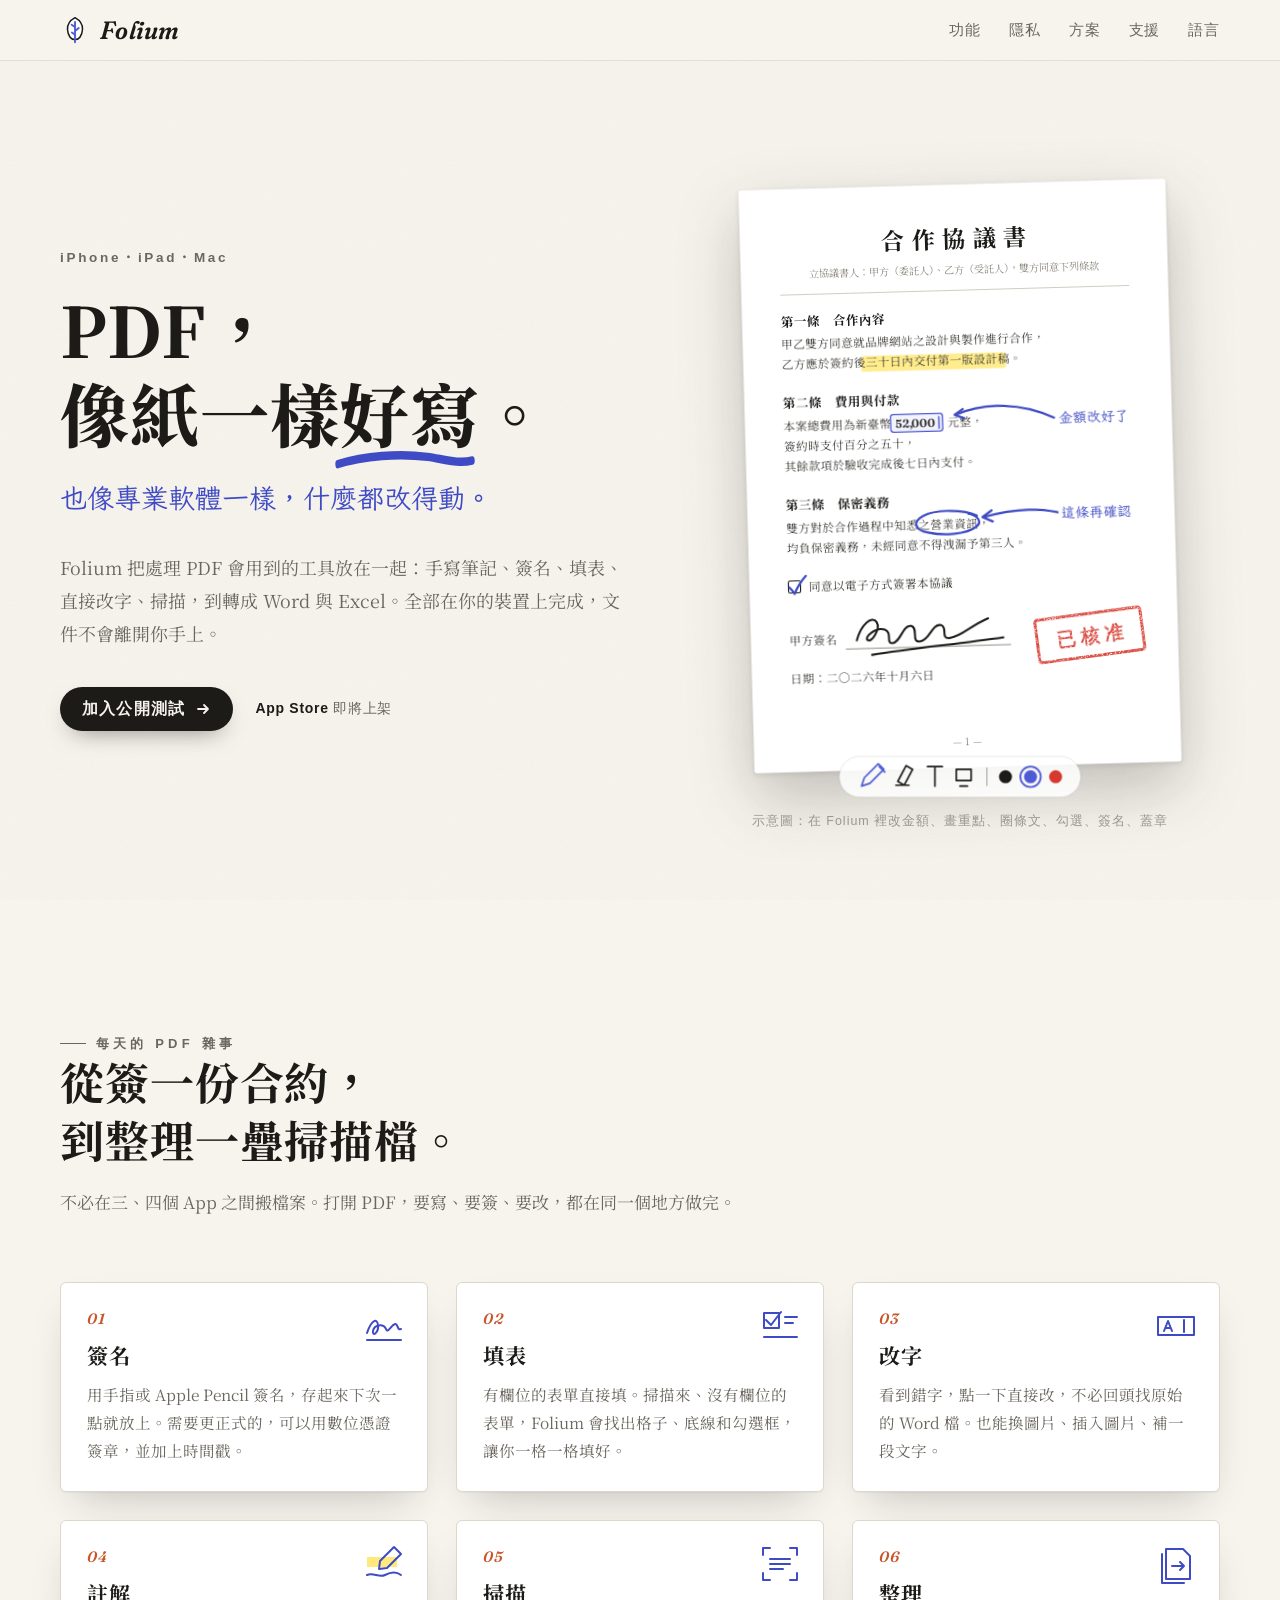
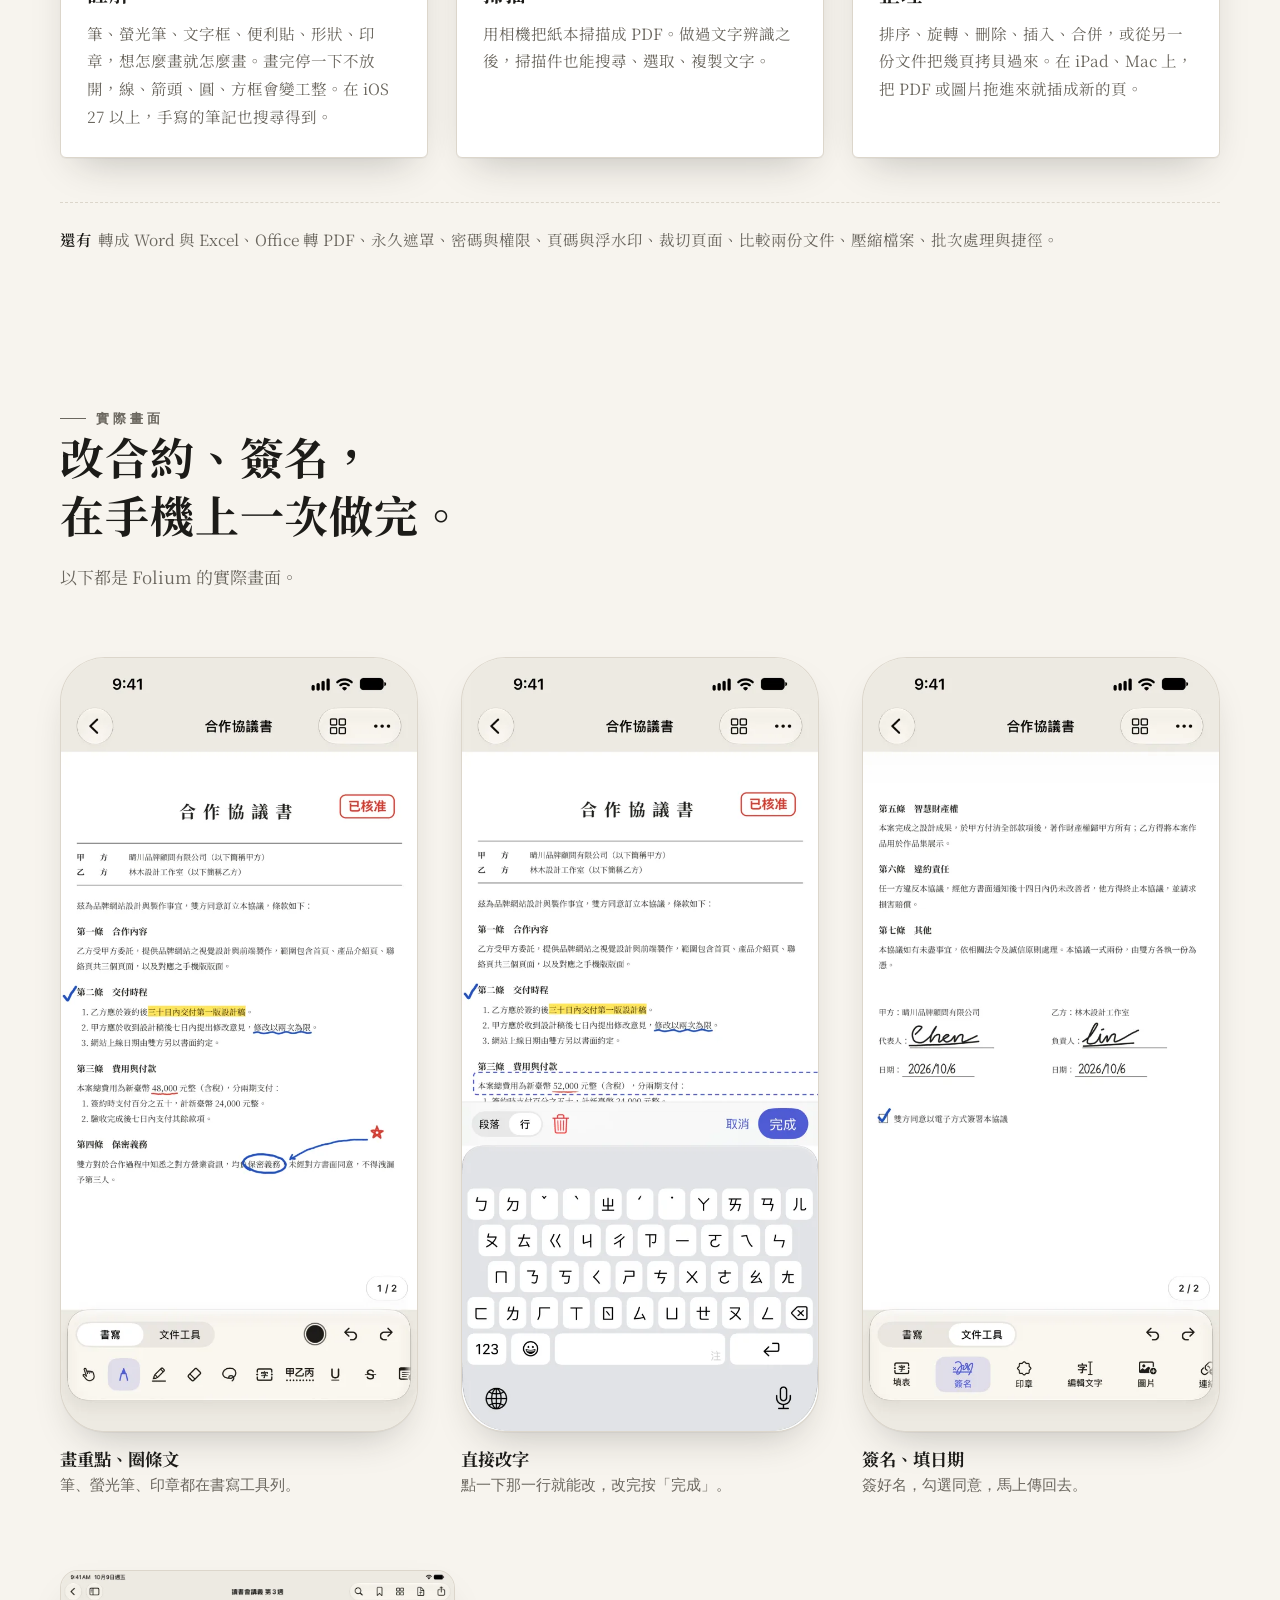
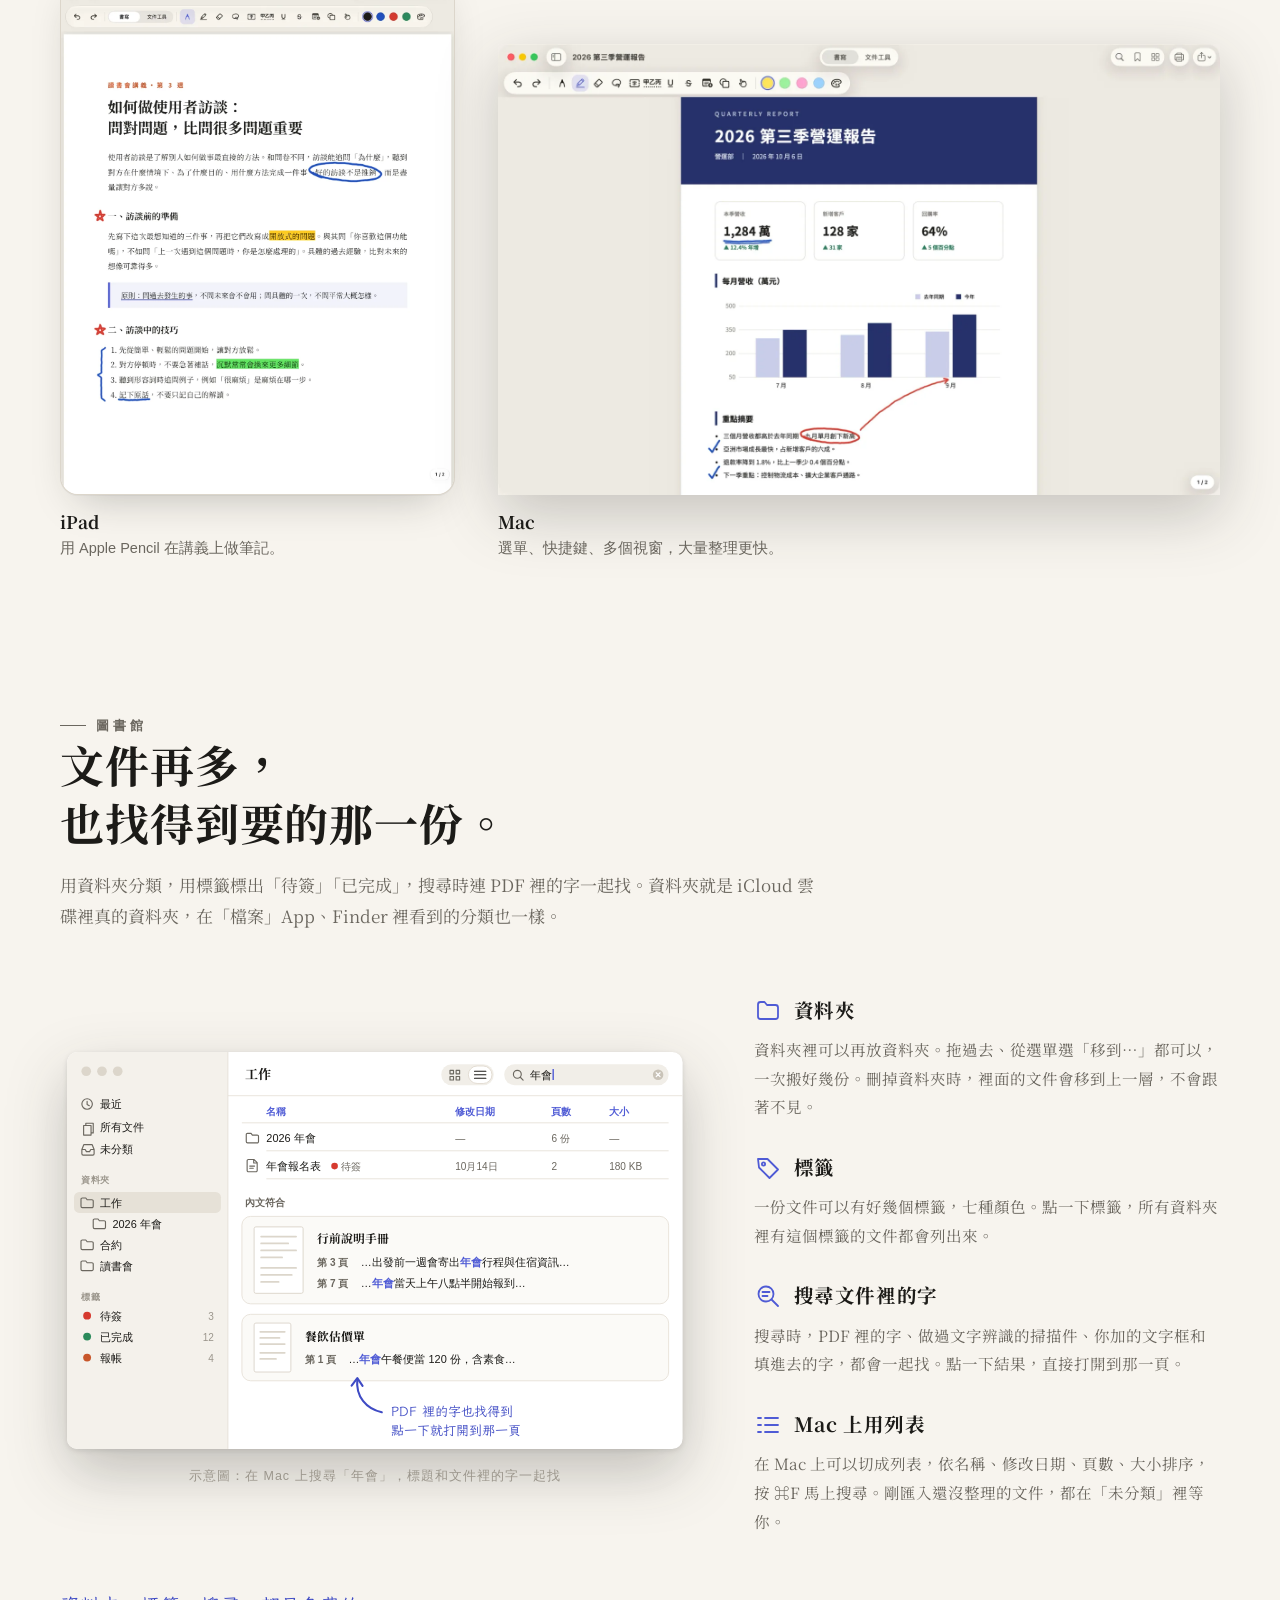
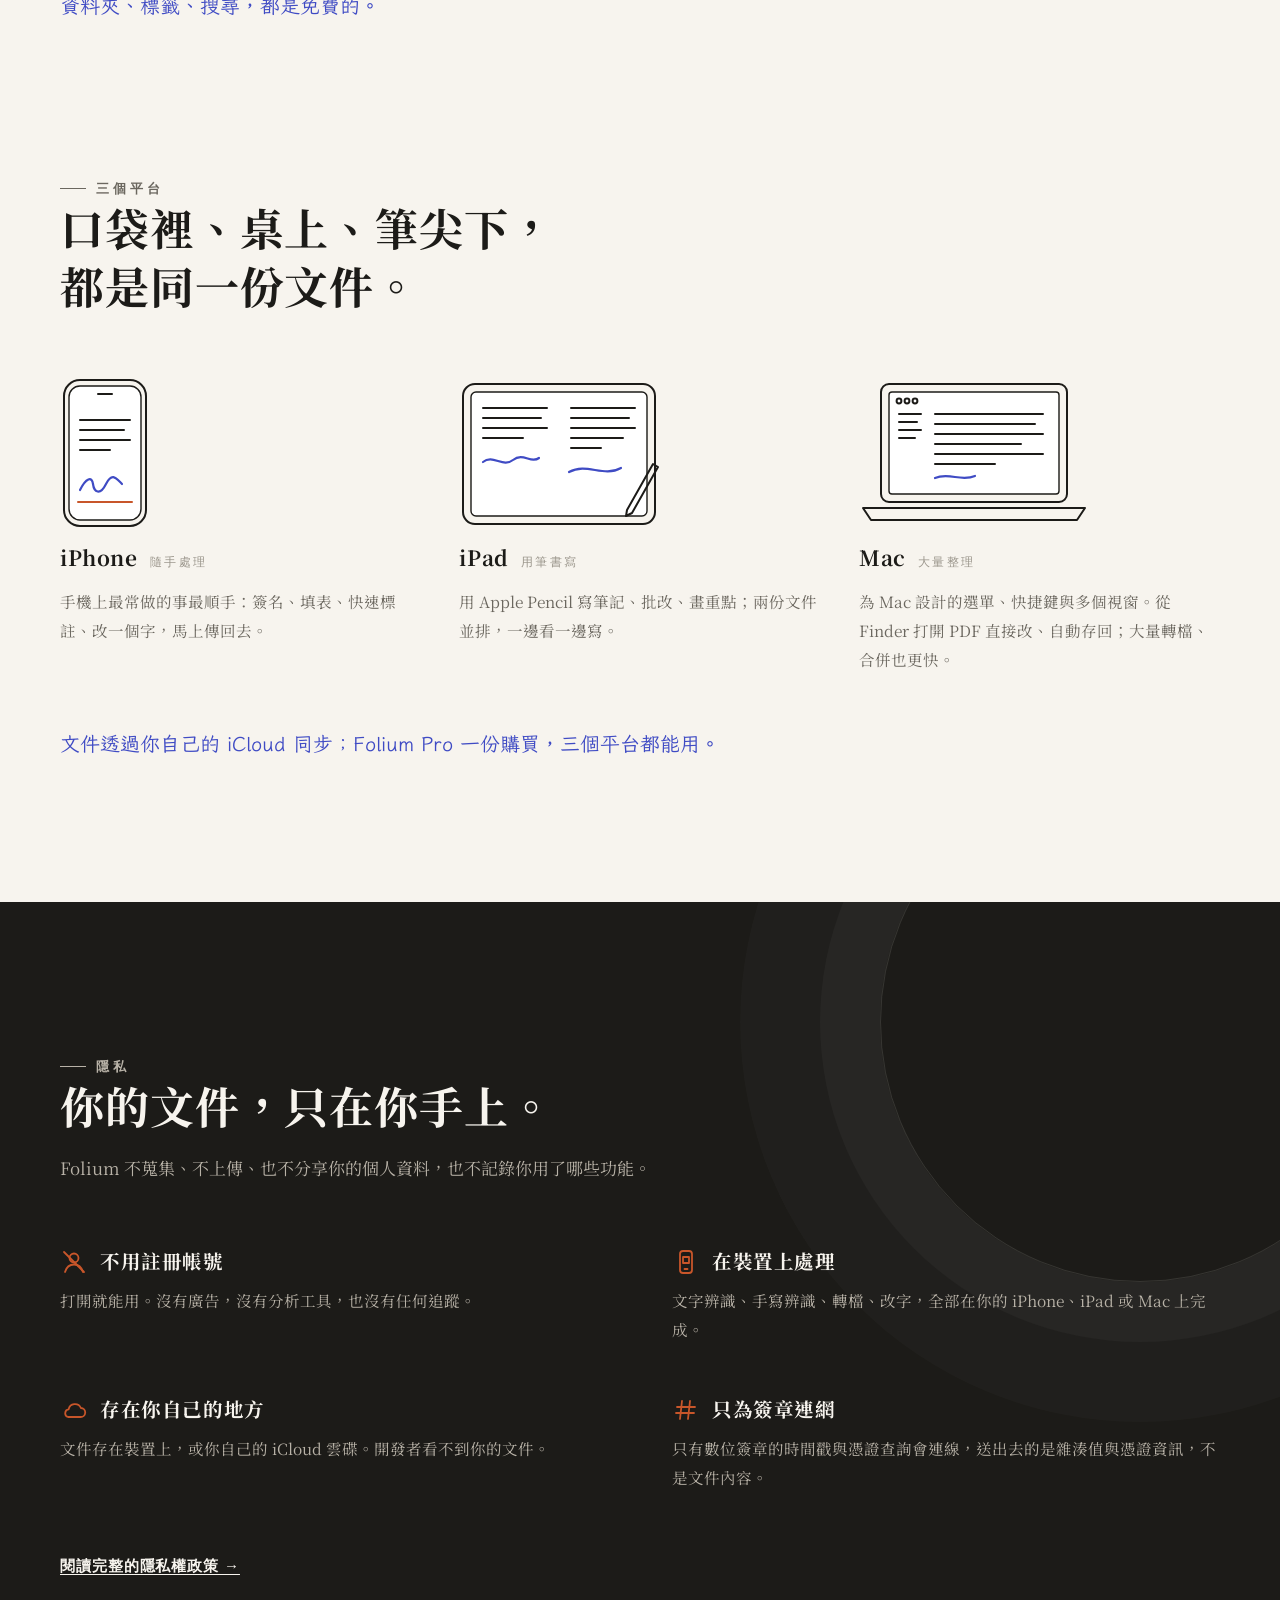
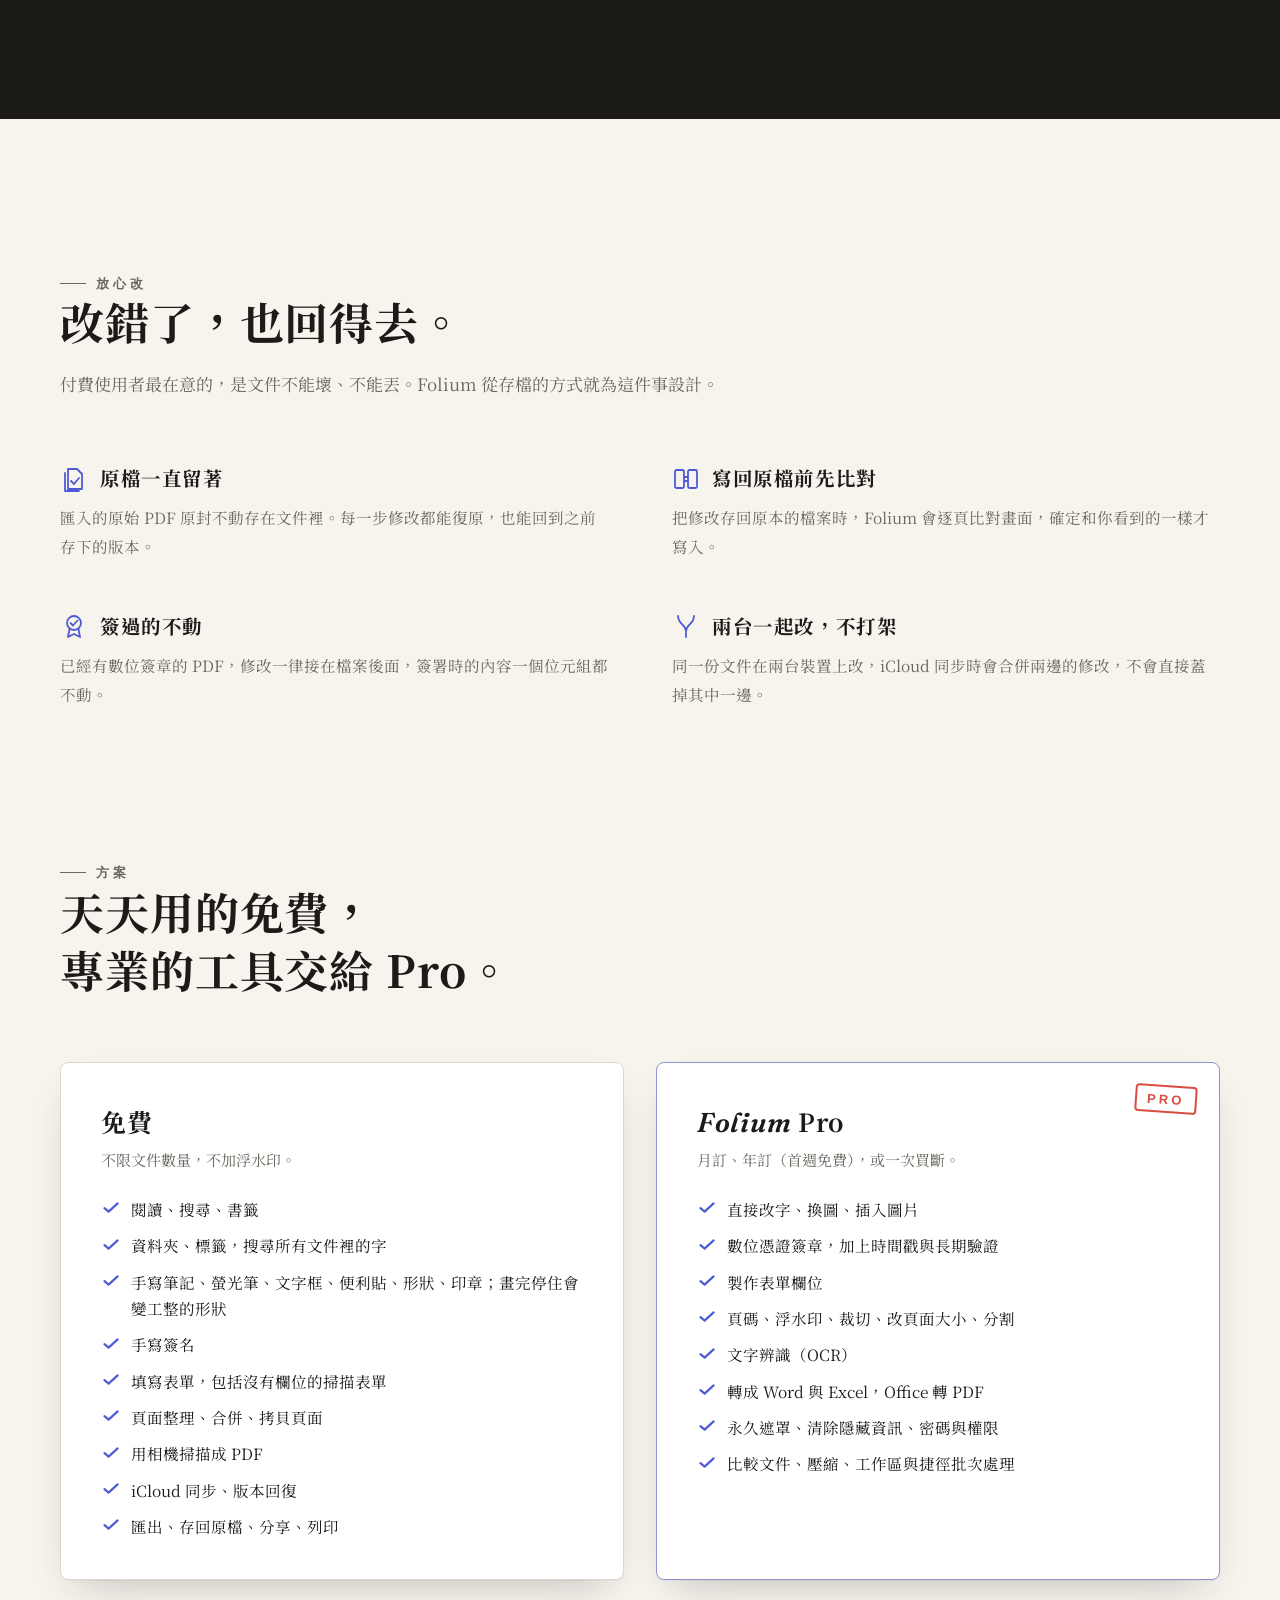
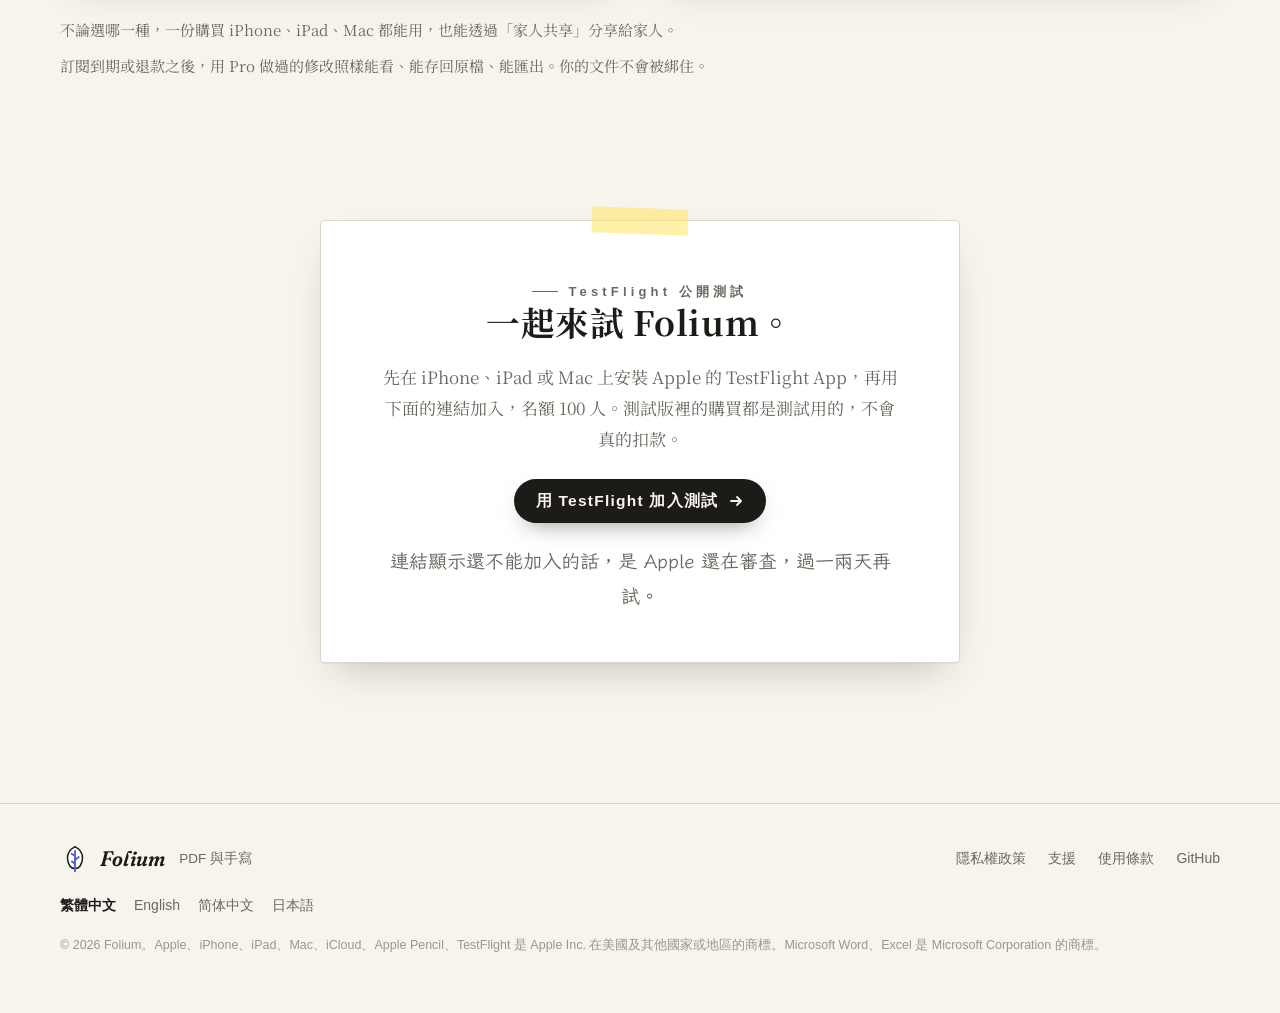
==== commit d18cd1f8: "加上英文、簡體中文、日文版；首頁新增「圖書館」介紹 - en/、zh-Hans/、ja/：各語言的首頁與支援頁，結構、圖片和繁體頁一樣，只換文字；用語照 App 各語言的畫面 - 隱私權政策：加簡體、" ====
--- a/index.html
+++ b/index.html
@@ -5,6 +5,11 @@
   <meta name="viewport" content="width=device-width, initial-scale=1, viewport-fit=cover">
   <title>Folium｜iPhone、iPad、Mac 上的 PDF 與手寫 App</title>
   <meta name="description" content="Folium 是 iPhone、iPad、Mac 上的 PDF 工作台：手寫筆記、簽名、填表、直接改字、掃描、轉成 Word 與 Excel，全部在你的裝置上完成。">
+  <link rel="alternate" hreflang="zh-Hant" href="https://chung223.github.io/folium/">
+  <link rel="alternate" hreflang="en" href="https://chung223.github.io/folium/en/">
+  <link rel="alternate" hreflang="zh-Hans" href="https://chung223.github.io/folium/zh-Hans/">
+  <link rel="alternate" hreflang="ja" href="https://chung223.github.io/folium/ja/">
+  <link rel="alternate" hreflang="x-default" href="https://chung223.github.io/folium/">
   <link rel="canonical" href="https://chung223.github.io/folium/">
   <meta name="theme-color" content="#F7F4EE" media="(prefers-color-scheme: light)">
   <meta name="theme-color" content="#171717" media="(prefers-color-scheme: dark)">
@@ -38,6 +43,7 @@
       <a href="#privacy">隱私</a>
       <a class="wide" href="#plans">方案</a>
       <a href="support/">支援</a>
+      <a href="#languages">語言</a>
     </nav>
   </div>
 </header>
@@ -220,6 +226,121 @@
   </div>
 </section>
 
+<section class="section library" id="library" style="padding-top:0">
+  <div class="wrap">
+    <div class="section-head reveal">
+      <p class="eyebrow">圖書館</p>
+      <h2>文件再多，<br>也找得到要的那一份。</h2>
+      <p>用資料夾分類，用標籤標出「待簽」「已完成」，搜尋時連 PDF 裡的字一起找。資料夾就是 iCloud 雲碟裡真的資料夾，在「檔案」App、Finder 裡看到的分類也一樣。</p>
+    </div>
+    <div class="library-grid">
+      <figure class="library-art reveal">
+        <svg viewBox="0 0 720 470" role="img" aria-labelledby="lib-title">
+          <title id="lib-title">Mac 上的 Folium 圖書館：左邊是資料夾與標籤，右邊在「工作」資料夾裡搜尋「年會」，列出標題符合的資料夾與文件，下面是內文提到年會的頁面。</title>
+          <defs>
+            <clipPath id="lib-clip"><rect x="8" y="8" width="704" height="454" rx="12"/></clipPath>
+            <path id="lib-folder" d="M0 2.5v8A1.5 1.5 0 0 0 1.5 12h11a1.5 1.5 0 0 0 1.5-1.5v-6A1.5 1.5 0 0 0 12.5 3H7L5.5 1h-4A1.5 1.5 0 0 0 0 2.5Z"/>
+            <path id="lib-file" d="M1.5 0H8l3.5 3.5v9A1.5 1.5 0 0 1 10 14H1.5A1.5 1.5 0 0 1 0 12.5v-11A1.5 1.5 0 0 1 1.5 0ZM7.5 0v4h4M3 7.5h5.5M3 10h4"/>
+          </defs>
+          <g class="doc-shadow"><rect class="lib-window" x="8" y="8" width="704" height="454" rx="12"/></g>
+          <g clip-path="url(#lib-clip)">
+            <rect class="lib-side" x="8" y="8" width="184" height="454"/>
+            <line class="lib-line" x1="192" y1="8" x2="192" y2="462"/>
+            <line class="lib-line" x1="192" y1="58" x2="712" y2="58"/>
+          </g>
+          <circle class="lib-light" cx="30" cy="30" r="5.5"/><circle class="lib-light" cx="48" cy="30" r="5.5"/><circle class="lib-light" cx="66" cy="30" r="5.5"/>
+
+          <!-- 側欄 -->
+          <circle class="lib-icon" cx="31" cy="67.5" r="6"/><path class="lib-icon" d="M31 64.5v3.5l2.5 1.5"/>
+          <text class="lib-t" x="46" y="72">最近</text>
+          <path class="lib-icon" d="M27 92h8.5v11H27zM29.5 92v-2.5H38v11h-2.5"/>
+          <text class="lib-t" x="46" y="98">所有文件</text>
+          <path class="lib-icon" d="M25 119.5h3.8l1.4 2.4h3.6l1.4-2.4H39v5a1.5 1.5 0 0 1-1.5 1.5h-11A1.5 1.5 0 0 1 25 124.5zM25 119.5l2.2-5.5h9.6l2.2 5.5"/>
+          <text class="lib-t" x="46" y="124">未分類</text>
+
+          <text class="lib-h" x="24" y="158">資料夾</text>
+          <rect class="lib-sel" x="16" y="168" width="168" height="24" rx="6"/>
+          <use class="lib-icon" href="#lib-folder" x="24" y="174"/><text class="lib-t" x="46" y="185">工作</text>
+          <use class="lib-icon" href="#lib-folder" x="38" y="198"/><text class="lib-t" x="60" y="209">2026 年會</text>
+          <use class="lib-icon" href="#lib-folder" x="24" y="222"/><text class="lib-t" x="46" y="233">合約</text>
+          <use class="lib-icon" href="#lib-folder" x="24" y="246"/><text class="lib-t" x="46" y="257">讀書會</text>
+
+          <text class="lib-h" x="24" y="292">標籤</text>
+          <circle class="lib-red" cx="31" cy="309.5" r="4.5"/><text class="lib-t" x="46" y="314">待簽</text><text class="lib-n" x="176" y="314" text-anchor="end">3</text>
+          <circle class="lib-green" cx="31" cy="333.5" r="4.5"/><text class="lib-t" x="46" y="338">已完成</text><text class="lib-n" x="176" y="338" text-anchor="end">12</text>
+          <circle class="lib-orange" cx="31" cy="357.5" r="4.5"/><text class="lib-t" x="46" y="362">報帳</text><text class="lib-n" x="176" y="362" text-anchor="end">4</text>
+
+          <!-- 工具列 -->
+          <text class="lib-title" x="212" y="39">工作</text>
+          <rect class="lib-field" x="436" y="22" width="60" height="24" rx="12"/>
+          <rect class="lib-seg" x="467" y="24" width="27" height="20" rx="10"/>
+          <path class="lib-icon" d="M446 29h4v4h-4zM453 29h4v4h-4zM446 36h4v4h-4zM453 36h4v4h-4z"/>
+          <path class="lib-icon on" d="M474 30h13M474 34h13M474 38h13"/>
+          <rect class="lib-field" x="508" y="22" width="188" height="24" rx="12"/>
+          <circle class="lib-icon" cx="523" cy="33.5" r="4.5"/><path class="lib-icon" d="M526.4 36.9l3.2 3.2"/>
+          <text class="lib-t" x="537" y="38.5">年會</text>
+          <line class="caret blink" x1="564" y1="27.5" x2="564" y2="40"/>
+          <circle class="lib-clear" cx="684" cy="34" r="6"/><path class="lib-x" d="M681.8 31.8l4.4 4.4M686.2 31.8l-4.4 4.4"/>
+
+          <!-- 標題符合：列表 -->
+          <text class="lib-col" x="236" y="80">名稱</text><text class="lib-col" x="452" y="80">修改日期</text><text class="lib-col" x="562" y="80">頁數</text><text class="lib-col" x="628" y="80">大小</text>
+          <line class="lib-line" x1="208" y1="89" x2="696" y2="89"/>
+          <use class="lib-icon" href="#lib-folder" x="213" y="100"/><text class="lib-t" x="236" y="111">2026 年會</text>
+          <text class="lib-s" x="452" y="111">—</text><text class="lib-s" x="562" y="111">6 份</text><text class="lib-s" x="628" y="111">—</text>
+          <line class="lib-line" x1="236" y1="121" x2="696" y2="121"/>
+          <use class="lib-icon" href="#lib-file" x="214" y="131"/><text class="lib-t" x="236" y="143">年會報名表</text>
+          <circle class="lib-red" cx="314" cy="138.5" r="3.8"/><text class="lib-s" x="321" y="142.5">待簽</text>
+          <text class="lib-s" x="452" y="143">10月14日</text><text class="lib-s" x="562" y="143">2</text><text class="lib-s" x="628" y="143">180 KB</text>
+          <line class="lib-line" x1="236" y1="153" x2="696" y2="153"/>
+
+          <!-- 內文符合 -->
+          <text class="lib-sec" x="212" y="184">內文符合</text>
+          <rect class="lib-card" x="208" y="196" width="488" height="100" rx="10"/>
+          <rect class="lib-thumb" x="222" y="208" width="56" height="76" rx="2"/>
+          <path class="lib-thumb-line" d="M230 219h40M230 227h31M230 235h40M230 243h24M230 255h40M230 263h35M230 271h20"/>
+          <text class="lib-doc" x="294" y="227">行前說明手冊</text>
+          <text class="lib-page" x="294" y="253">第 3 頁</text>
+          <text class="lib-t" x="344" y="253">…出發前一週會寄出<tspan class="lib-hit">年會</tspan>行程與住宿資訊…</text>
+          <text class="lib-page" x="294" y="277">第 7 頁</text>
+          <text class="lib-t" x="344" y="277">…<tspan class="lib-hit">年會</tspan>當天上午八點半開始報到…</text>
+
+          <rect class="lib-card" x="208" y="308" width="488" height="76" rx="10"/>
+          <rect class="lib-thumb" x="222" y="318" width="42" height="56" rx="2"/>
+          <path class="lib-thumb-line" d="M229 328h28M229 335h22M229 342h28M229 352h28M229 359h18"/>
+          <text class="lib-doc" x="280" y="338">餐飲估價單</text>
+          <text class="lib-page" x="280" y="364">第 1 頁</text>
+          <text class="lib-t" x="330" y="364">…<tspan class="lib-hit">年會</tspan>午餐便當 120 份，含素食…</text>
+
+          <path class="pen" d="M368 420c-18-4-30-18-28-38"/>
+          <path class="pen" d="M333.5 389.5l6.5-8.5 6 8.8"/>
+          <text class="doc-note" x="378" y="424">PDF 裡的字也找得到</text>
+          <text class="doc-note" x="378" y="446">點一下就打開到那一頁</text>
+        </svg>
+        <figcaption>示意圖：在 Mac 上搜尋「年會」，標題和文件裡的字一起找</figcaption>
+      </figure>
+      <div class="points">
+        <div class="point reveal">
+          <h3><svg viewBox="0 0 28 28" aria-hidden="true"><path d="M4 8.5v12A2.5 2.5 0 0 0 6.5 23h15a2.5 2.5 0 0 0 2.5-2.5v-9A2.5 2.5 0 0 0 21.5 9H13l-2.5-3h-4A2.5 2.5 0 0 0 4 8.5z"/></svg>資料夾</h3>
+          <p>資料夾裡可以再放資料夾。拖過去、從選單選「移到…」都可以，一次搬好幾份。刪掉資料夾時，裡面的文件會移到上一層，不會跟著不見。</p>
+        </div>
+        <div class="point reveal">
+          <h3><svg viewBox="0 0 28 28" aria-hidden="true"><path d="M4 5h9.5L24 15.5 15.5 24 5 13.5z"/><circle cx="9.5" cy="10" r="1.6"/></svg>標籤</h3>
+          <p>一份文件可以有好幾個標籤，七種顏色。點一下標籤，所有資料夾裡有這個標籤的文件都會列出來。</p>
+        </div>
+        <div class="point reveal">
+          <h3><svg viewBox="0 0 28 28" aria-hidden="true"><circle cx="12" cy="12" r="7.5"/><path d="M17.5 17.5L24 24M8.5 10h7M8.5 14h5"/></svg>搜尋文件裡的字</h3>
+          <p>搜尋時，PDF 裡的字、做過文字辨識的掃描件、你加的文字框和填進去的字，都會一起找。點一下結果，直接打開到那一頁。</p>
+        </div>
+        <div class="point reveal">
+          <h3><svg viewBox="0 0 28 28" aria-hidden="true"><path d="M4 7h3M11 7h13M4 14h3M11 14h13M4 21h3M11 21h13"/></svg>Mac 上用列表</h3>
+          <p>在 Mac 上可以切成列表，依名稱、修改日期、頁數、大小排序，按 ⌘F 馬上搜尋。剛匯入還沒整理的文件，都在「未分類」裡等你。</p>
+        </div>
+      </div>
+    </div>
+    <p class="note-line reveal">資料夾、標籤、搜尋，都是免費的。</p>
+  </div>
+</section>
+
 <section class="section" id="devices" style="padding-top:0">
   <div class="wrap">
     <div class="section-head reveal">
@@ -316,6 +437,7 @@
         <p class="sub">不限文件數量，不加浮水印。</p>
         <ul>
           <li>閱讀、搜尋、書籤</li>
+          <li>資料夾、標籤，搜尋所有文件裡的字</li>
           <li>手寫筆記、螢光筆、文字框、便利貼、形狀、印章；畫完停住會變工整的形狀</li>
           <li>手寫簽名</li>
           <li>填寫表單，包括沒有欄位的掃描表單</li>
@@ -375,6 +497,12 @@
         <a href="https://www.apple.com/legal/internet-services/itunes/dev/stdeula/">使用條款</a>
         <a href="https://github.com/chung223/folium">GitHub</a>
       </nav>
+      <nav class="langs" id="languages" aria-label="語言">
+        <a href="./" hreflang="zh-Hant" lang="zh-Hant" aria-current="page">繁體中文</a>
+        <a href="en/" hreflang="en" lang="en">English</a>
+        <a href="zh-Hans/" hreflang="zh-Hans" lang="zh-Hans">简体中文</a>
+        <a href="ja/" hreflang="ja" lang="ja">日本語</a>
+      </nav>
     </div>
     <p class="legal">© 2026 Folium。Apple、iPhone、iPad、Mac、iCloud、Apple Pencil、TestFlight 是 Apple Inc. 在美國及其他國家或地區的商標。Microsoft Word、Excel 是 Microsoft Corporation 的商標。</p>
   </div>
--- a/assets/site.css
+++ b/assets/site.css
@@ -100,12 +100,17 @@
 }
 .masthead .wrap { display: flex; align-items: center; justify-content: space-between; gap: 16px; height: 60px; }
 .brand { display: inline-flex; align-items: center; gap: 10px; color: var(--ink); text-decoration: none; }
-.brand svg { width: 30px; height: 30px; }
+.brand svg { width: 30px; height: 30px; flex: none; }
 .wordmark { font: italic 600 25px/1 var(--latin); letter-spacing: .01em; font-variation-settings: "opsz" 72, "SOFT" 60; }
 .nav { display: flex; gap: clamp(12px, 2.6vw, 28px); font: 500 14.5px/1 var(--sans); letter-spacing: .06em; }
 .nav a { color: var(--ink-2); text-decoration: none; padding: 8px 0; }
 .nav a:hover, .nav a[aria-current="page"] { color: var(--ink); }
-@media (max-width: 520px) { .nav .wide { display: none; } }
+@media (max-width: 520px) {
+  .nav .wide { display: none; }
+  /* 英文的導覽字比較長（Features、Language），窄螢幕收一點字距，免得把字標擠扁 */
+  .nav:lang(en) { gap: 10px; letter-spacing: .02em; }
+}
+@media (max-width: 400px) { .nav:lang(en) a:first-child { display: none; } }
 
 /* ── 共用 ─────────────────────────────── */
 .eyebrow {
@@ -297,6 +302,44 @@
 .safety .point h3 svg { color: var(--indigo); }
 .safety .point p { color: var(--ink-2); }
 
+/* ── 圖書館 ───────────────────────────── */
+.library-grid { display: grid; grid-template-columns: minmax(0, 1.35fr) minmax(0, 1fr); gap: clamp(28px, 5vw, 72px); align-items: center; }
+@media (max-width: 880px) { .library-grid { grid-template-columns: 1fr; } }
+.library-art { margin: 0; }
+.library-art svg { width: 100%; height: auto; overflow: visible; }
+.library-art figcaption { margin-top: 10px; text-align: center; font: 500 12.5px/1.6 var(--sans); color: var(--ink-3); letter-spacing: .08em; }
+.library .points { grid-template-columns: 1fr; gap: clamp(22px, 3vw, 32px); }
+.library .point h3 svg { color: var(--indigo); }
+.library .point p { color: var(--ink-2); }
+/* 示意圖：Mac 的圖書館視窗（和首屏的文件一樣，深色模式也是淺色的視窗） */
+.lib-window { fill: #FFFFFF; }
+.lib-side { fill: #F4F1EB; }
+.lib-line { stroke: #E6E1D7; stroke-width: 1; }
+.lib-light { fill: #DCD6CB; }
+.lib-sel { fill: #E6E1D7; }
+.lib-field { fill: #F1EEE8; }
+.lib-seg { fill: #FFFFFF; stroke: #E0DACF; }
+.lib-clear { fill: #C9C3B8; }
+.lib-x { stroke: #FFFFFF; stroke-width: 1.4; stroke-linecap: round; }
+.lib-card { fill: #FBFAF7; stroke: #E6E1D7; }
+.lib-thumb { fill: #FFFFFF; stroke: #D9D3C8; }
+.lib-thumb-line { stroke: #DCD6CB; stroke-width: 2; stroke-linecap: round; }
+.lib-icon { fill: none; stroke: #6B675F; stroke-width: 1.3; stroke-linecap: round; stroke-linejoin: round; }
+.lib-icon.on { stroke: #1C1B18; }
+.lib-t { font: 400 12.5px var(--sans); fill: #1C1B18; }
+.lib-s, .lib-n { font: 400 11.5px var(--sans); fill: #6B675F; }
+.lib-n { fill: #9B968C; }
+.lib-h { font: 600 10.5px var(--sans); fill: #9B968C; letter-spacing: .08em; }
+.lib-col { font: 600 11px var(--sans); fill: #4F5BD5; }
+.lib-sec { font: 600 12px var(--sans); fill: #6B675F; }
+.lib-title { font: 700 15px var(--serif); fill: #1C1B18; }
+.lib-doc { font: 700 13.5px var(--serif); fill: #1C1B18; }
+.lib-page { font: 600 11.5px var(--sans); fill: #6B675F; }
+.lib-hit { fill: #4F5BD5; font-weight: 600; }
+.lib-red { fill: #D63A2F; }
+.lib-green { fill: #2B8A5A; }
+.lib-orange { fill: #C8562A; }
+
 /* ── 方案 ─────────────────────────────── */
 .plans { display: grid; grid-template-columns: repeat(2, minmax(0, 1fr)); gap: clamp(18px, 3vw, 32px); }
 @media (max-width: 760px) { .plans { grid-template-columns: 1fr; } }
@@ -410,3 +453,15 @@
   .phone { scroll-snap-align: start; }
   .bigs { grid-template-columns: 1fr; }
 }
+
+/* 語言清單（頁尾，每一頁都有；頁首的「語言」連到這裡）。四種語言：繁體中文、English、简体中文、日本語 */
+.footer .langs { display: flex; flex-wrap: wrap; gap: 6px 18px; width: 100%; margin-top: 4px; font: 500 14px/1.6 var(--sans); }
+.footer .langs a { color: var(--ink-2); text-decoration: none; }
+.footer .langs a:hover { color: var(--ink); text-decoration: underline; }
+.footer .langs a[aria-current="page"] { color: var(--ink); font-weight: 700; }
+/* 隱私權政策：簡體、日文段落用各自的字型 */
+.doc-page .lang-section { margin-top: 72px; }
+/* 頁首是 sticky 的，跳到各語言段落時留出它的高度 */
+.doc-page .english, .doc-page .lang-section { scroll-margin-top: 84px; }
+.doc-page [lang="zh-Hans"] { --serif: "Noto Serif SC", "Songti SC", serif; --sans: -apple-system, BlinkMacSystemFont, "PingFang SC", "Noto Sans SC", "Microsoft YaHei", sans-serif; }
+.doc-page [lang="ja"] { --serif: "Noto Serif JP", "Hiragino Mincho ProN", serif; --sans: -apple-system, BlinkMacSystemFont, "Hiragino Sans", "Noto Sans JP", "Yu Gothic", sans-serif; }
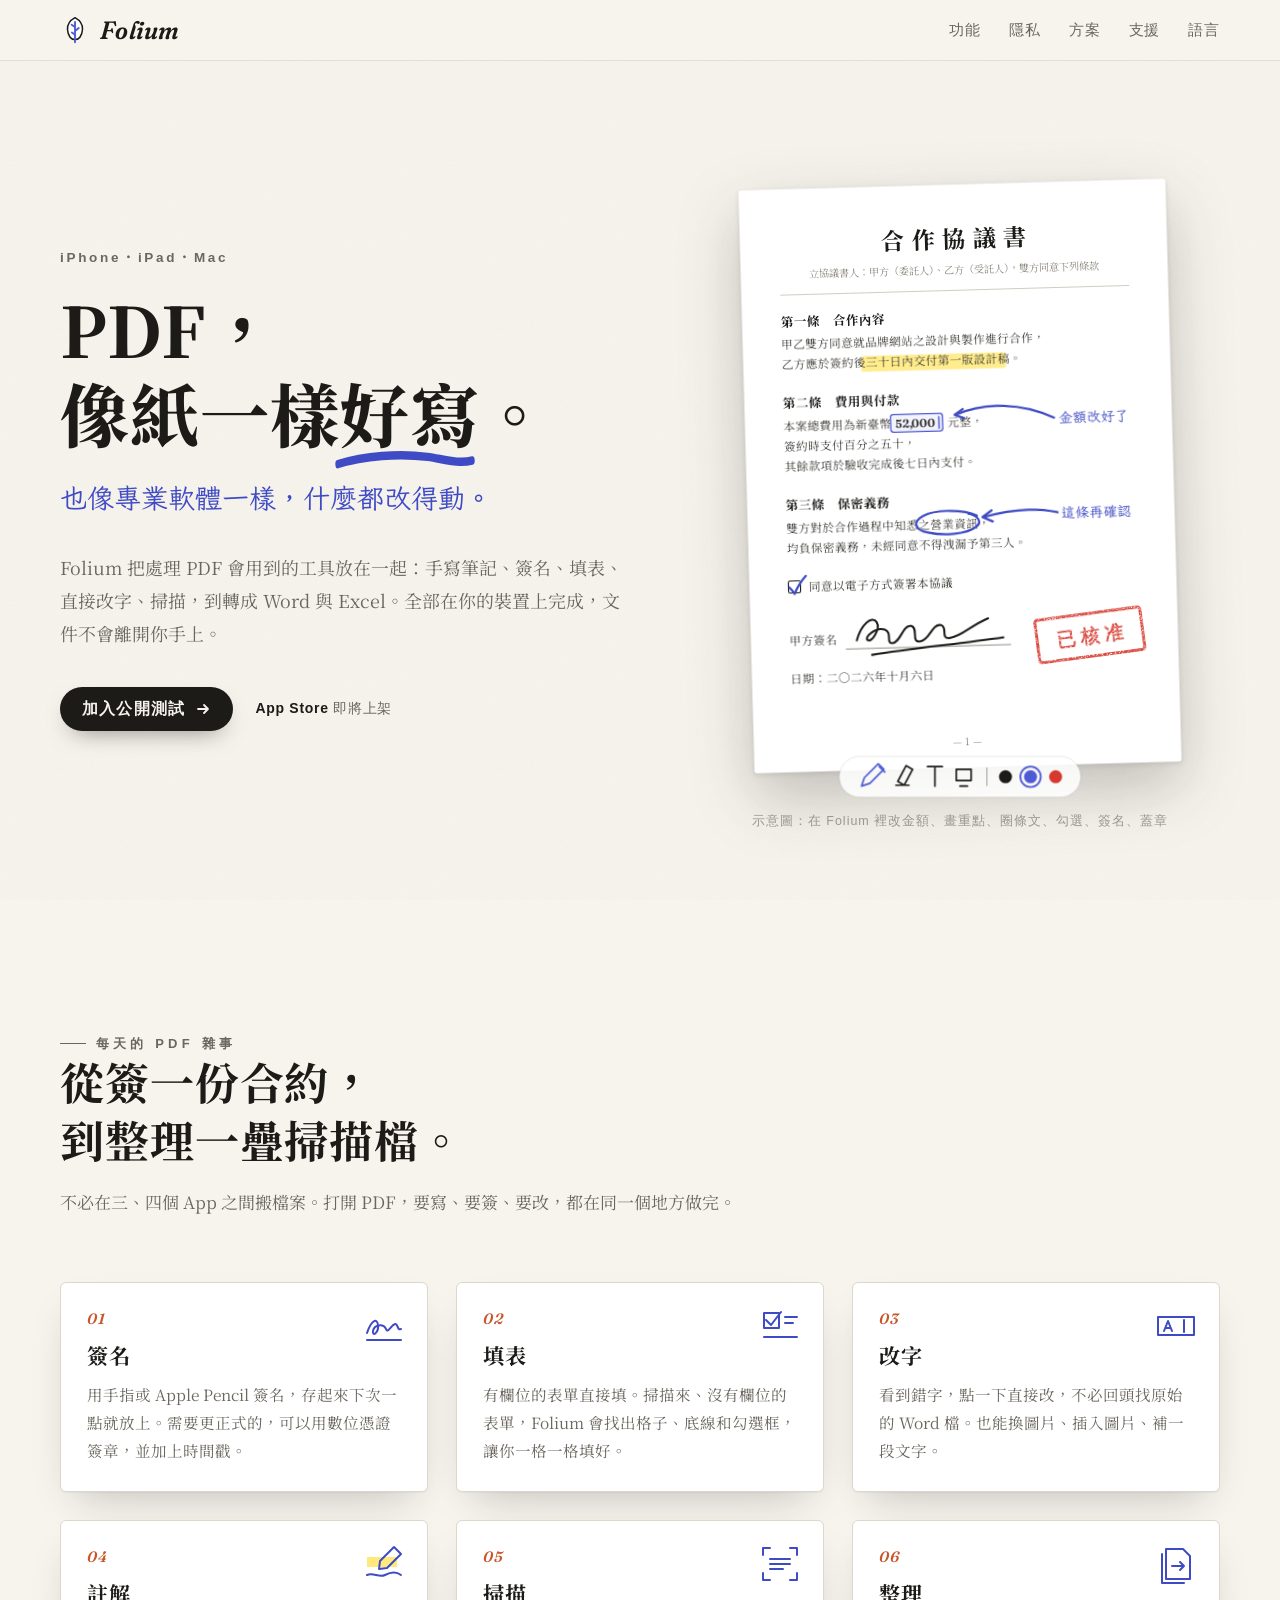
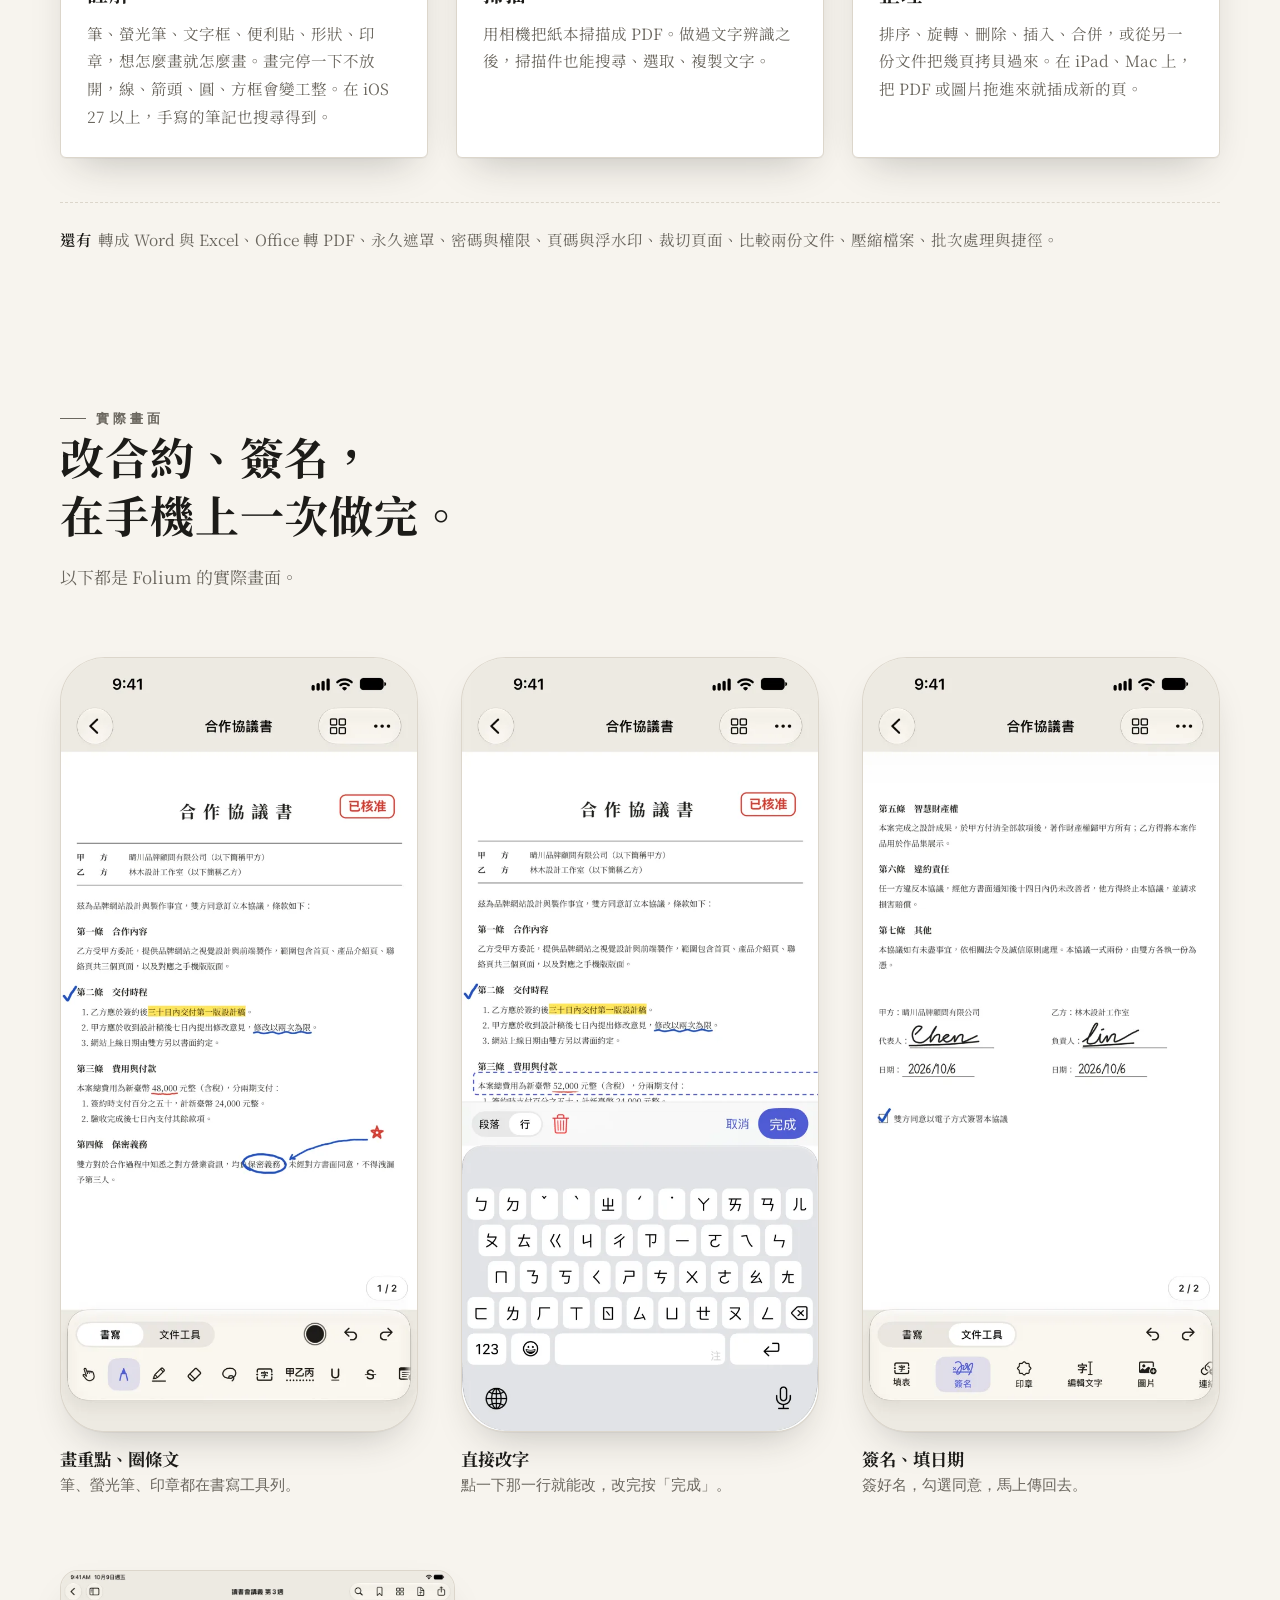
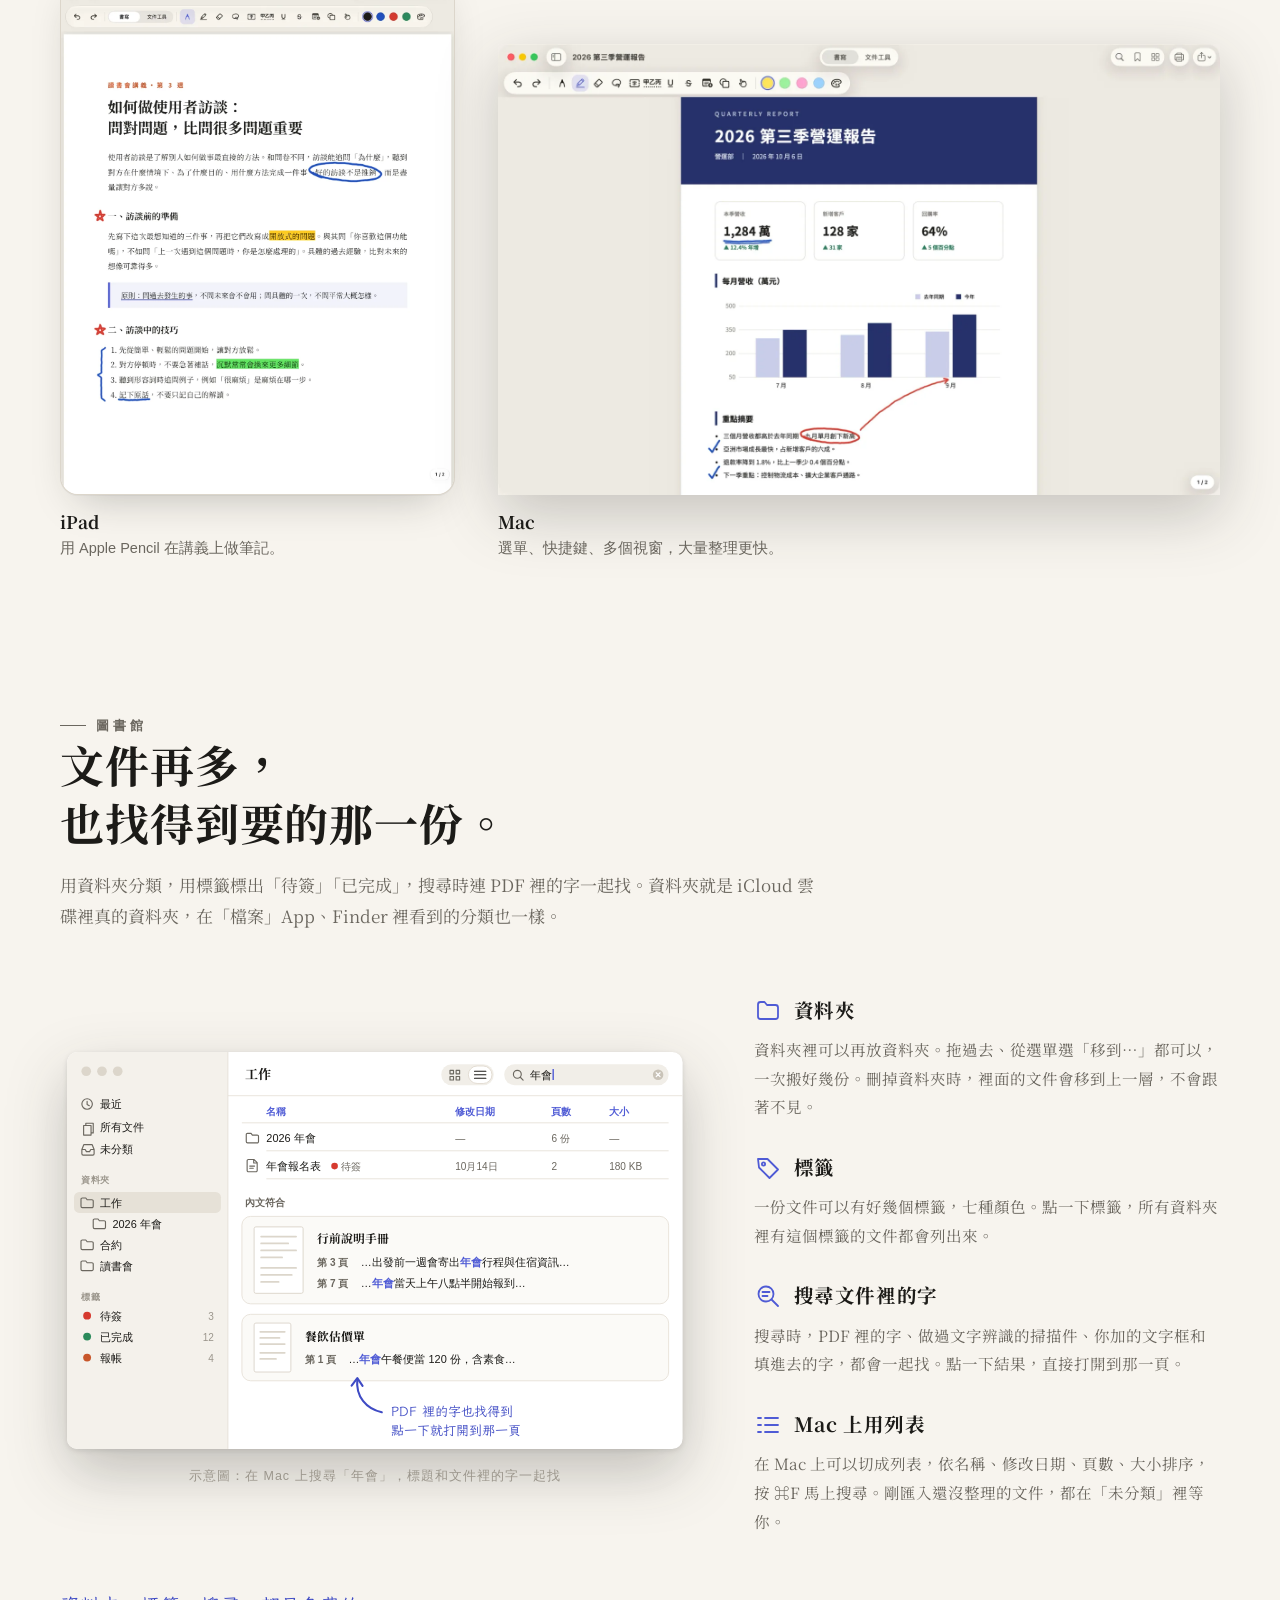
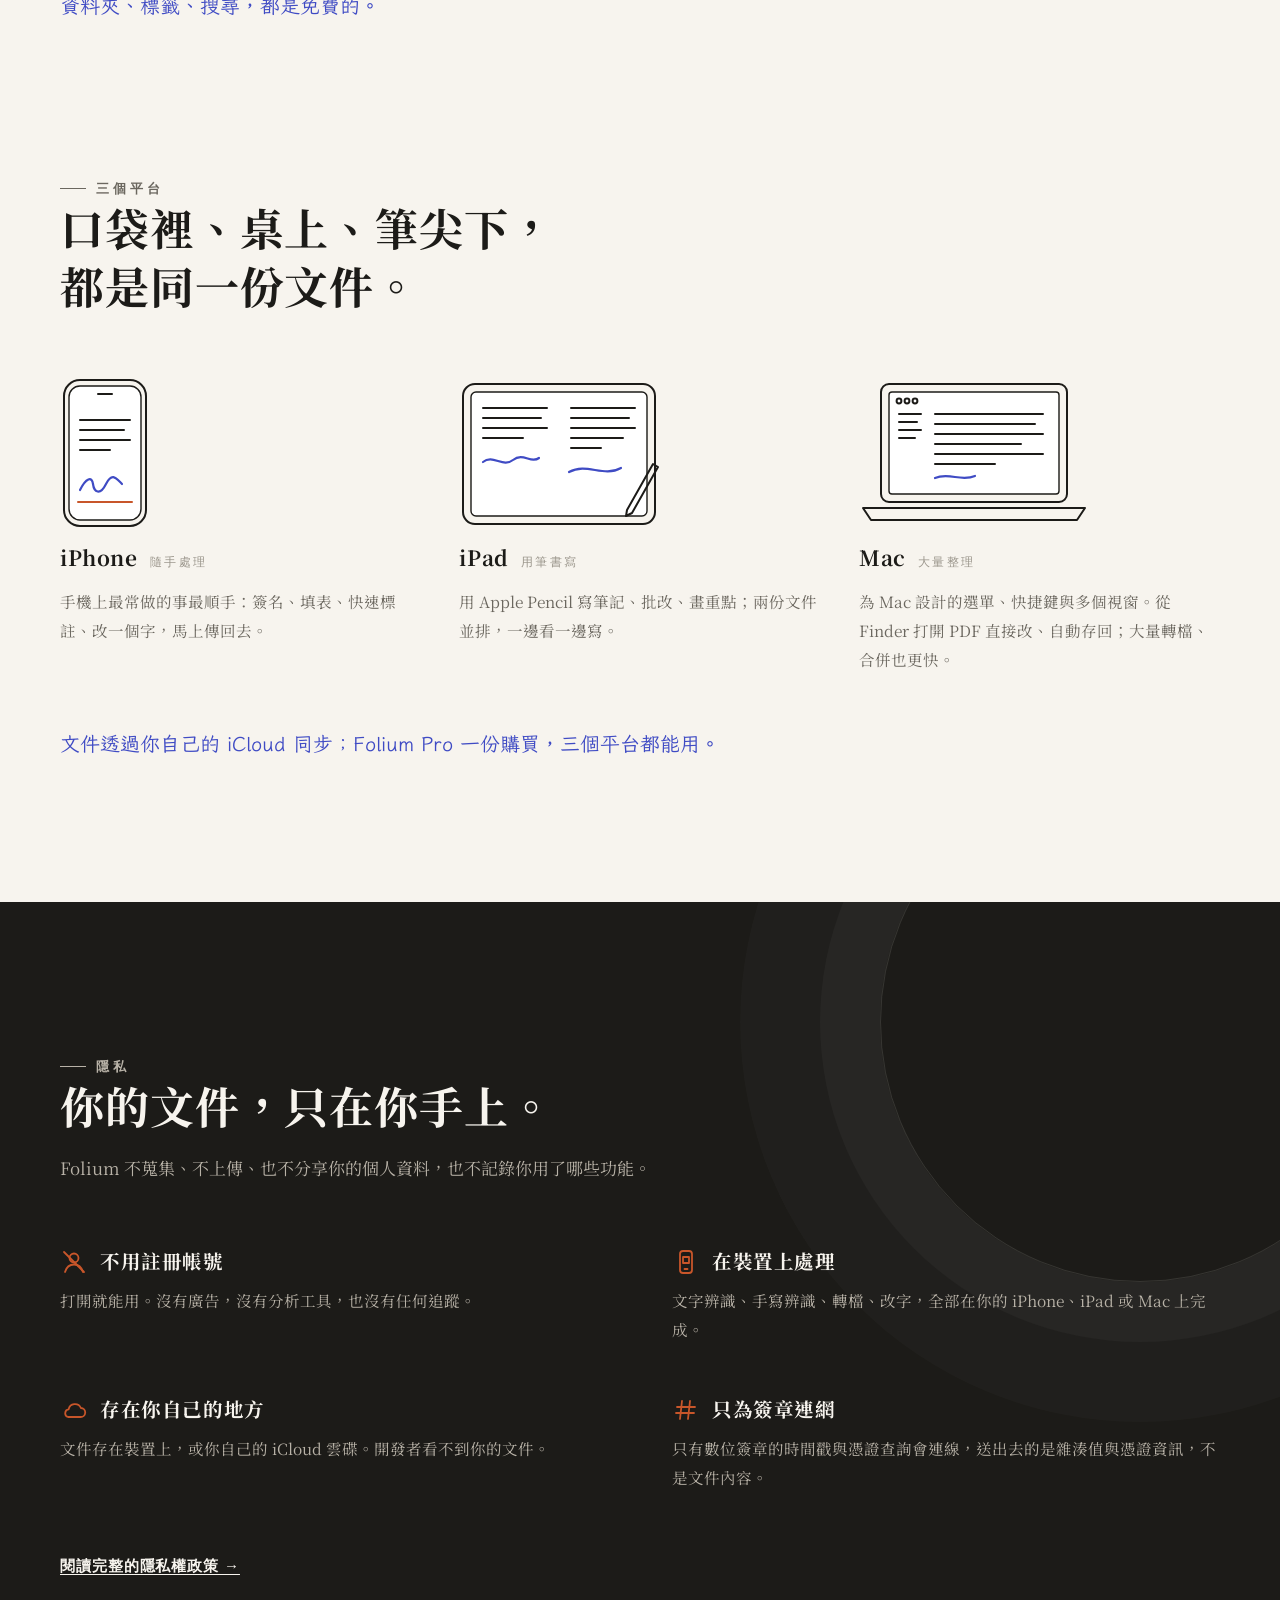
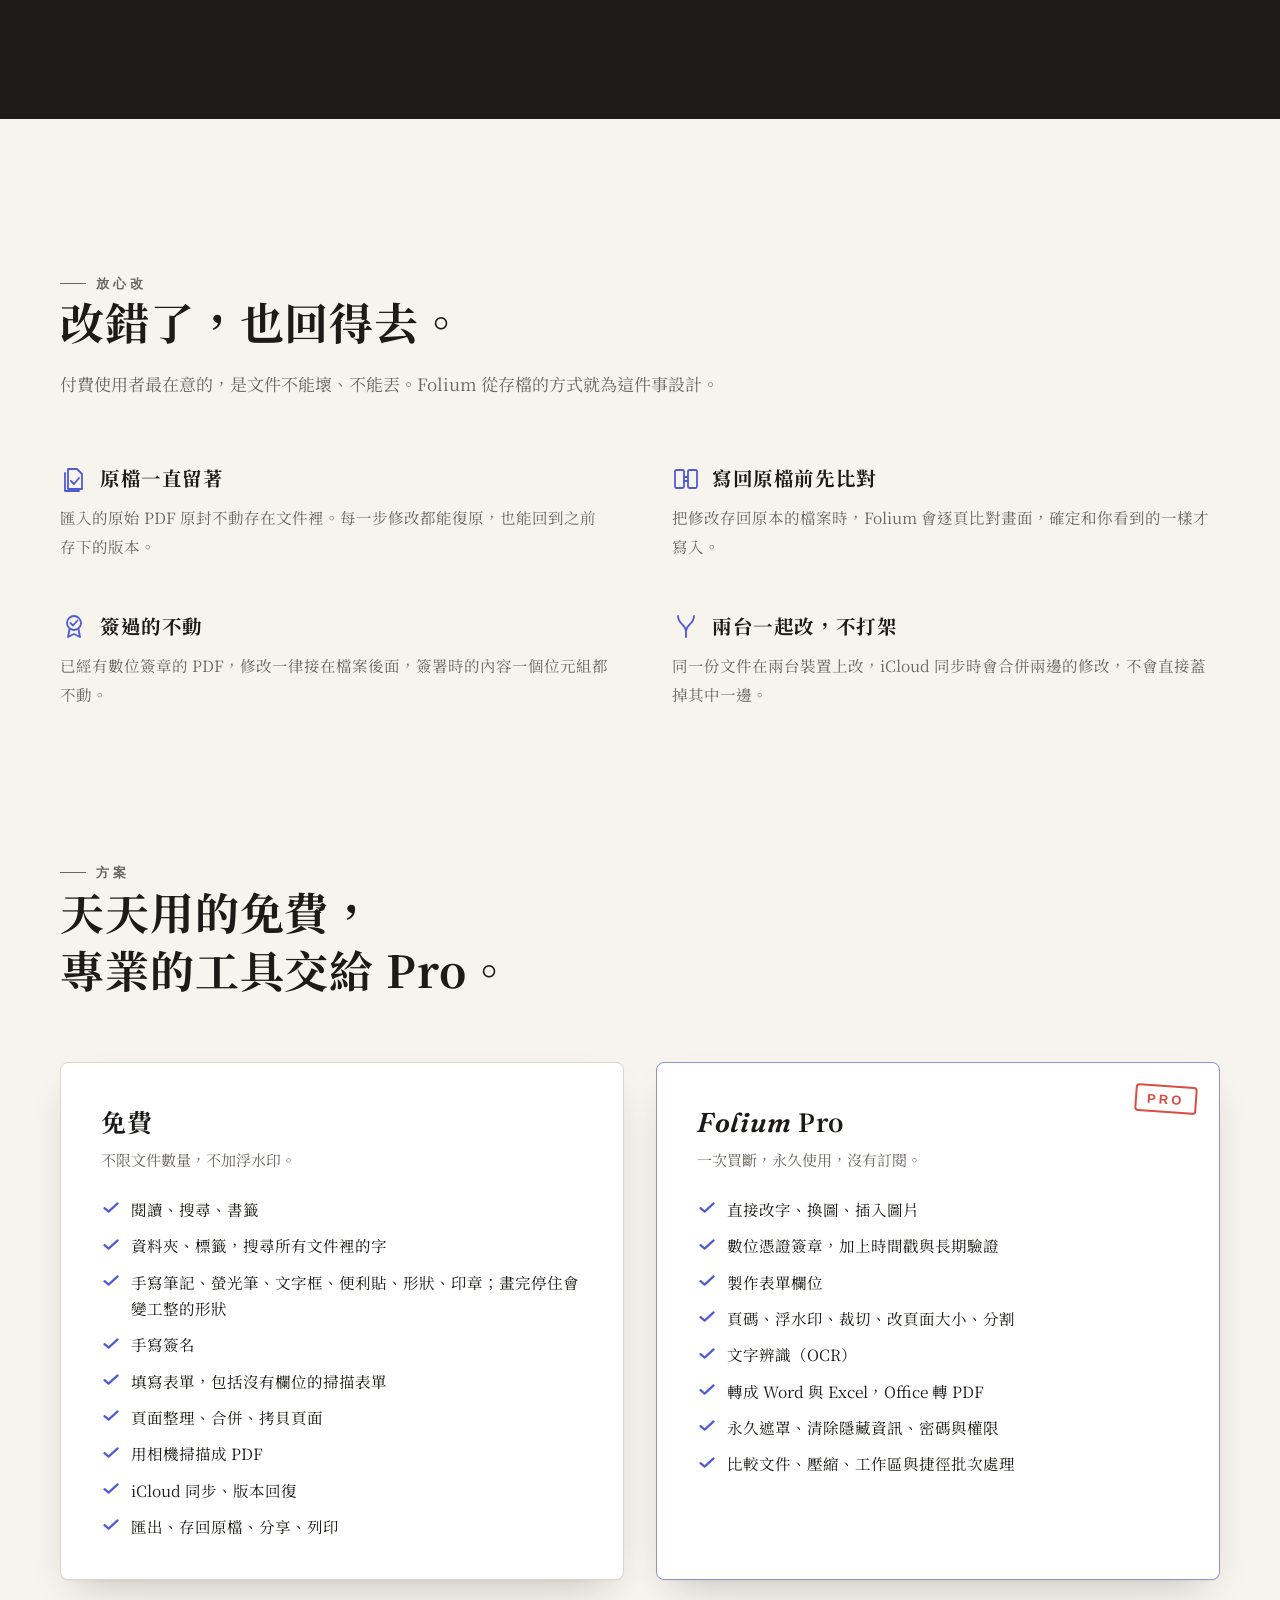
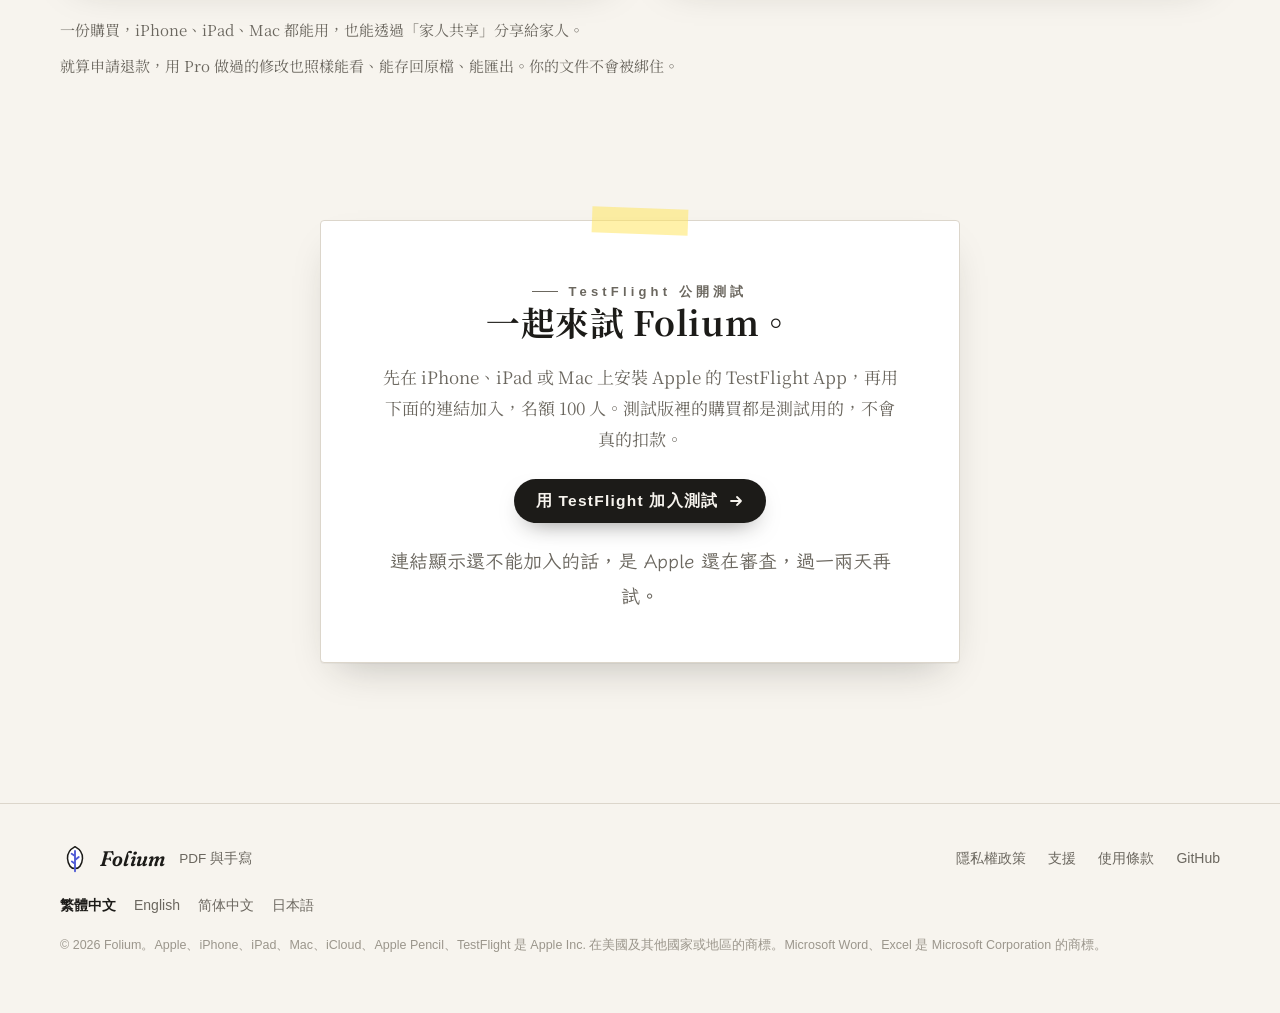
==== commit 79ab2f19: "Folium Pro 改成只有一次買斷（四種語言的首頁、支援頁） App Store 審查 3.1.2(a) 退件後，1.0 只賣買斷，不再提供月訂、年訂與首週免費。 - 首頁方案：Pro 寫成一次買" ====
--- a/index.html
+++ b/index.html
@@ -450,7 +450,7 @@
       <div class="plan pro reveal">
         <span class="seal-badge" aria-hidden="true">PRO</span>
         <h3><span class="latin">Folium</span> Pro</h3>
-        <p class="sub">月訂、年訂（首週免費），或一次買斷。</p>
+        <p class="sub">一次買斷，永久使用，沒有訂閱。</p>
         <ul>
           <li>直接改字、換圖、插入圖片</li>
           <li>數位憑證簽章，加上時間戳與長期驗證</li>
@@ -464,8 +464,8 @@
       </div>
     </div>
     <div class="fineprint reveal">
-      <p>不論選哪一種，一份購買 iPhone、iPad、Mac 都能用，也能透過「家人共享」分享給家人。</p>
-      <p>訂閱到期或退款之後，用 Pro 做過的修改照樣能看、能存回原檔、能匯出。你的文件不會被綁住。</p>
+      <p>一份購買，iPhone、iPad、Mac 都能用，也能透過「家人共享」分享給家人。</p>
+      <p>就算申請退款，用 Pro 做過的修改也照樣能看、能存回原檔、能匯出。你的文件不會被綁住。</p>
     </div>
   </div>
 </section>
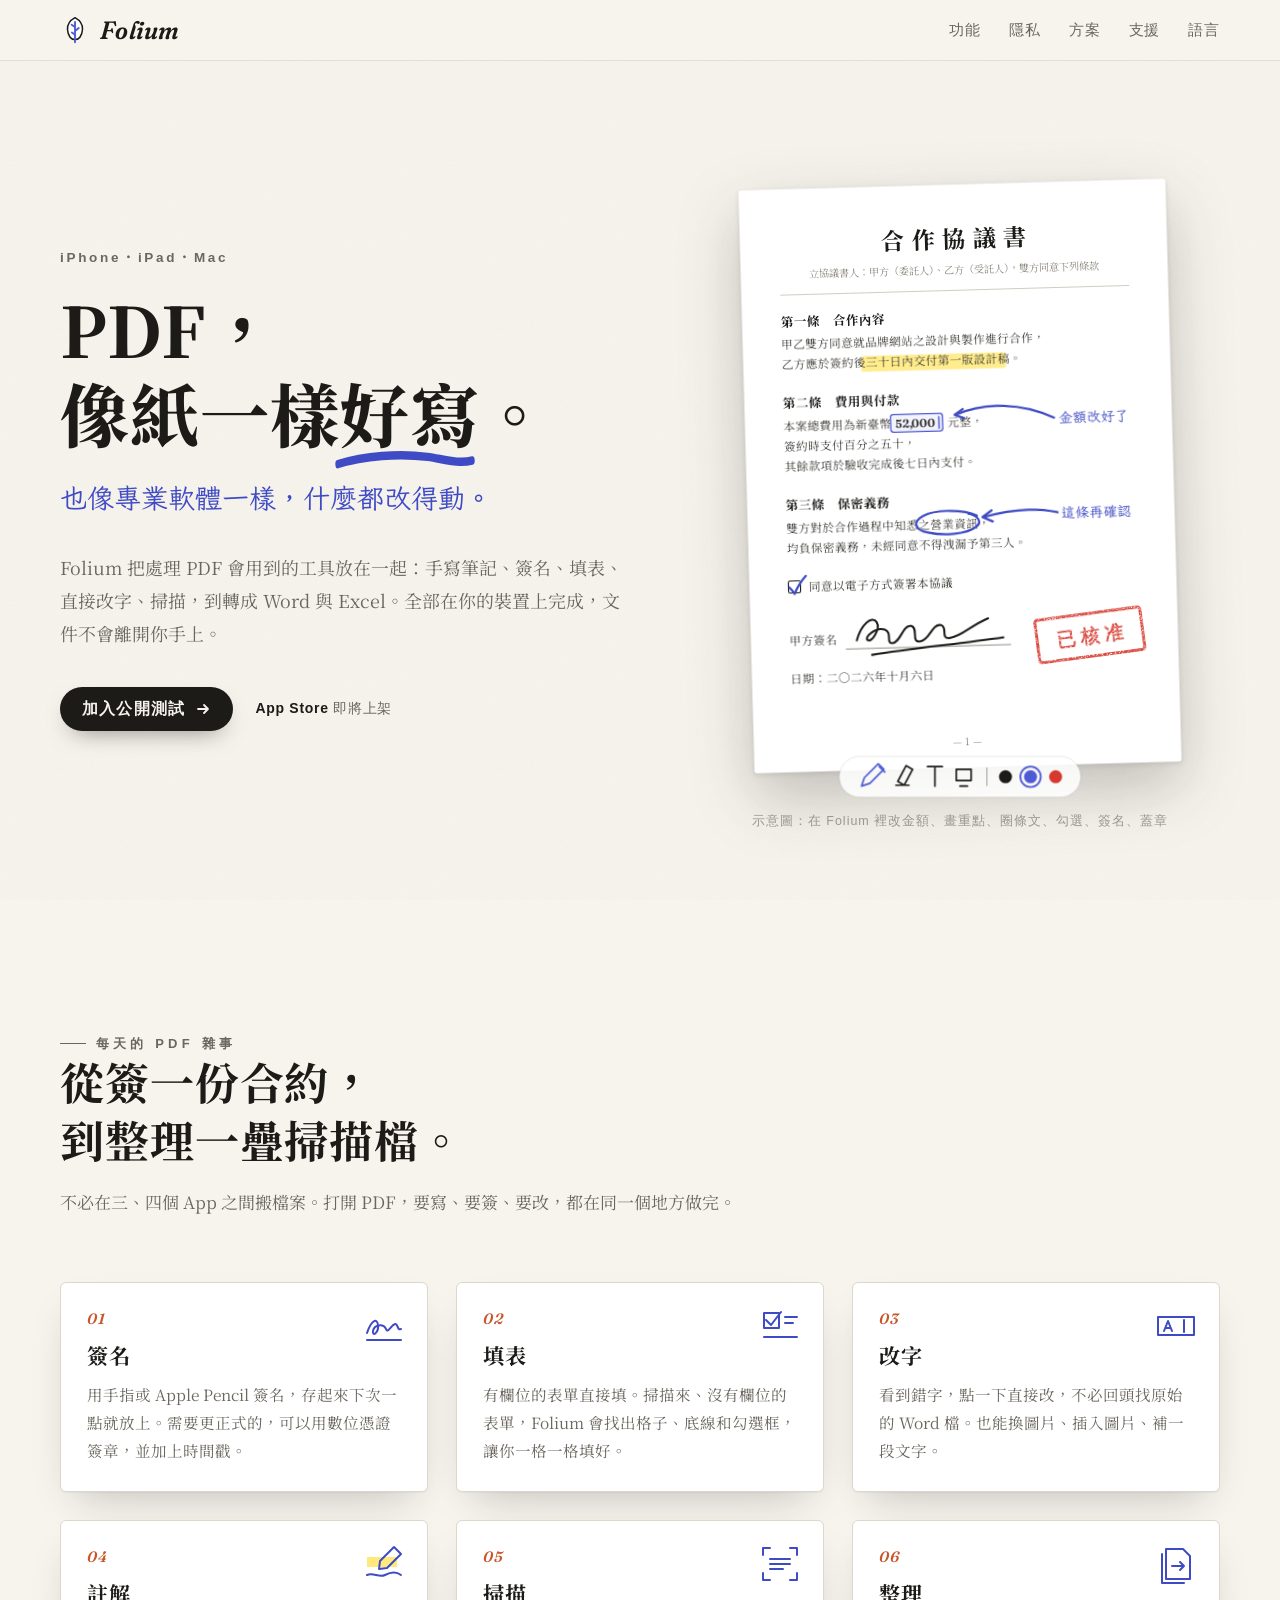
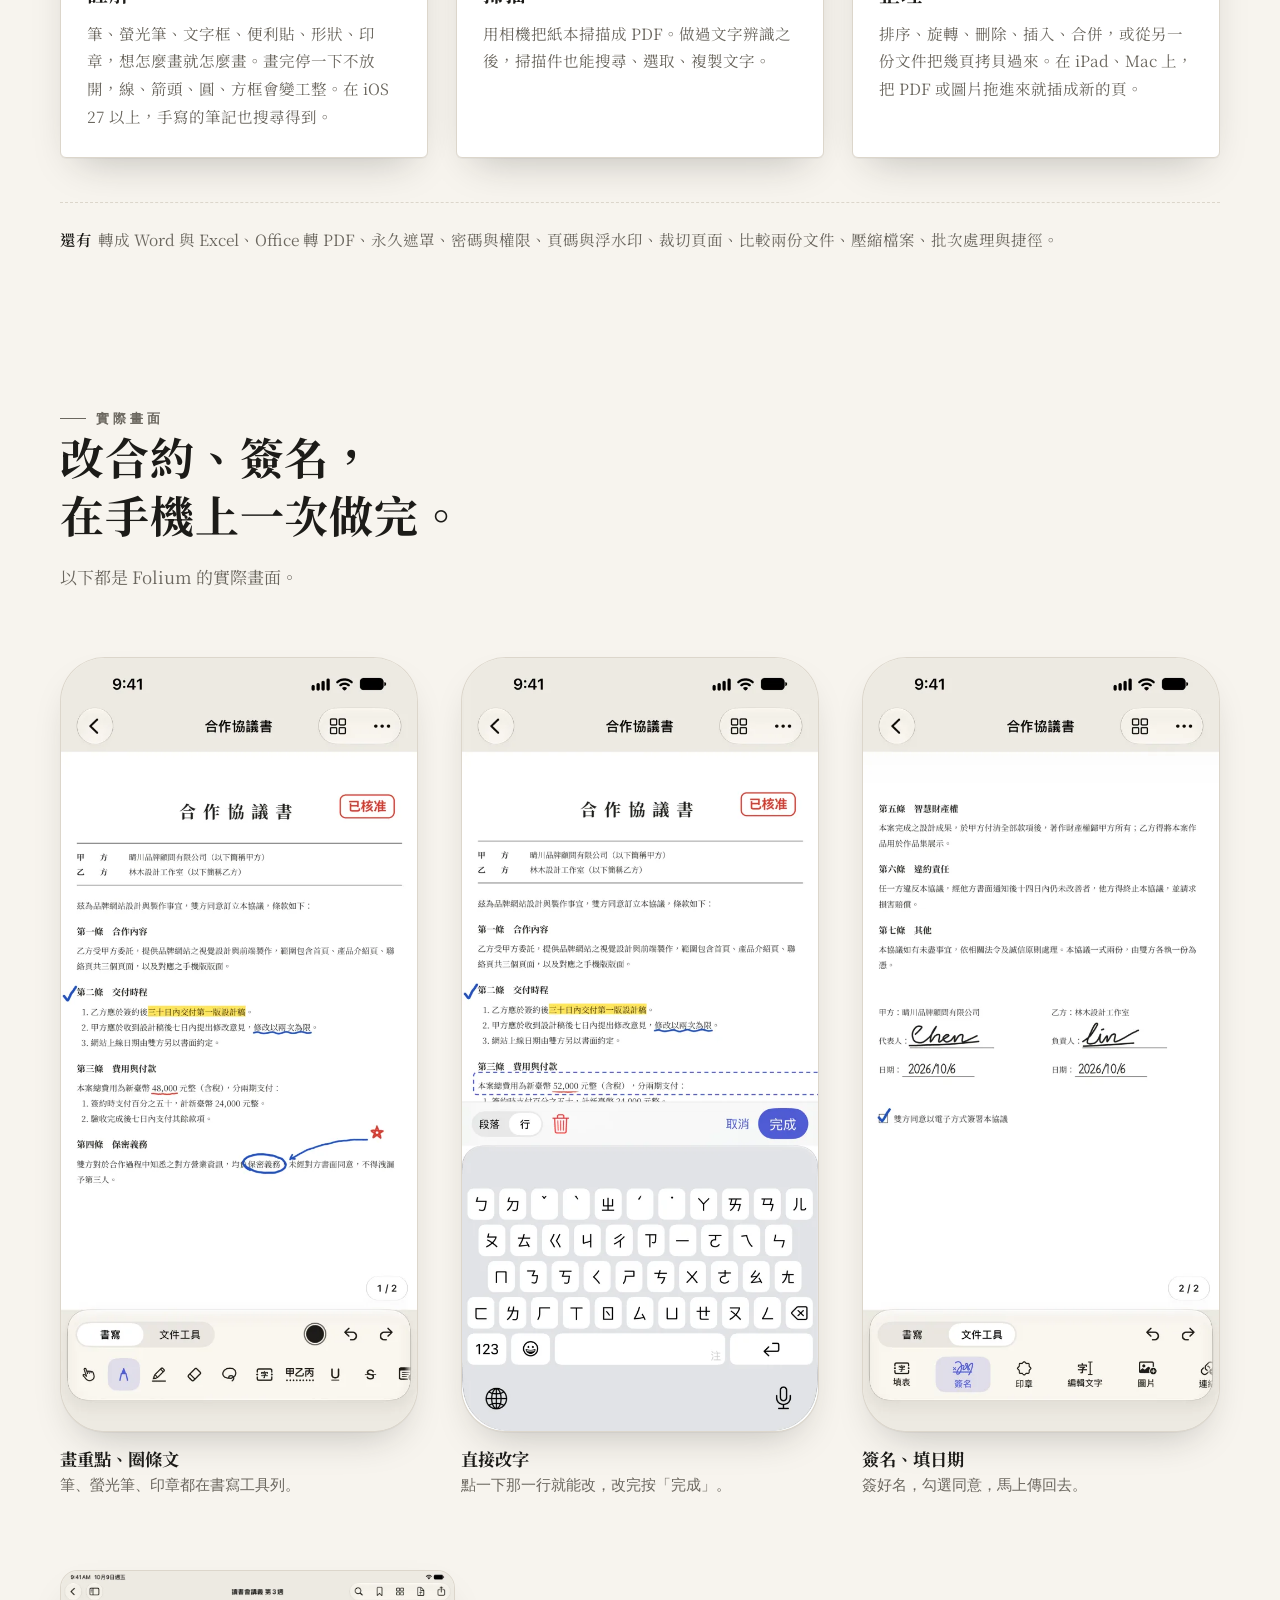
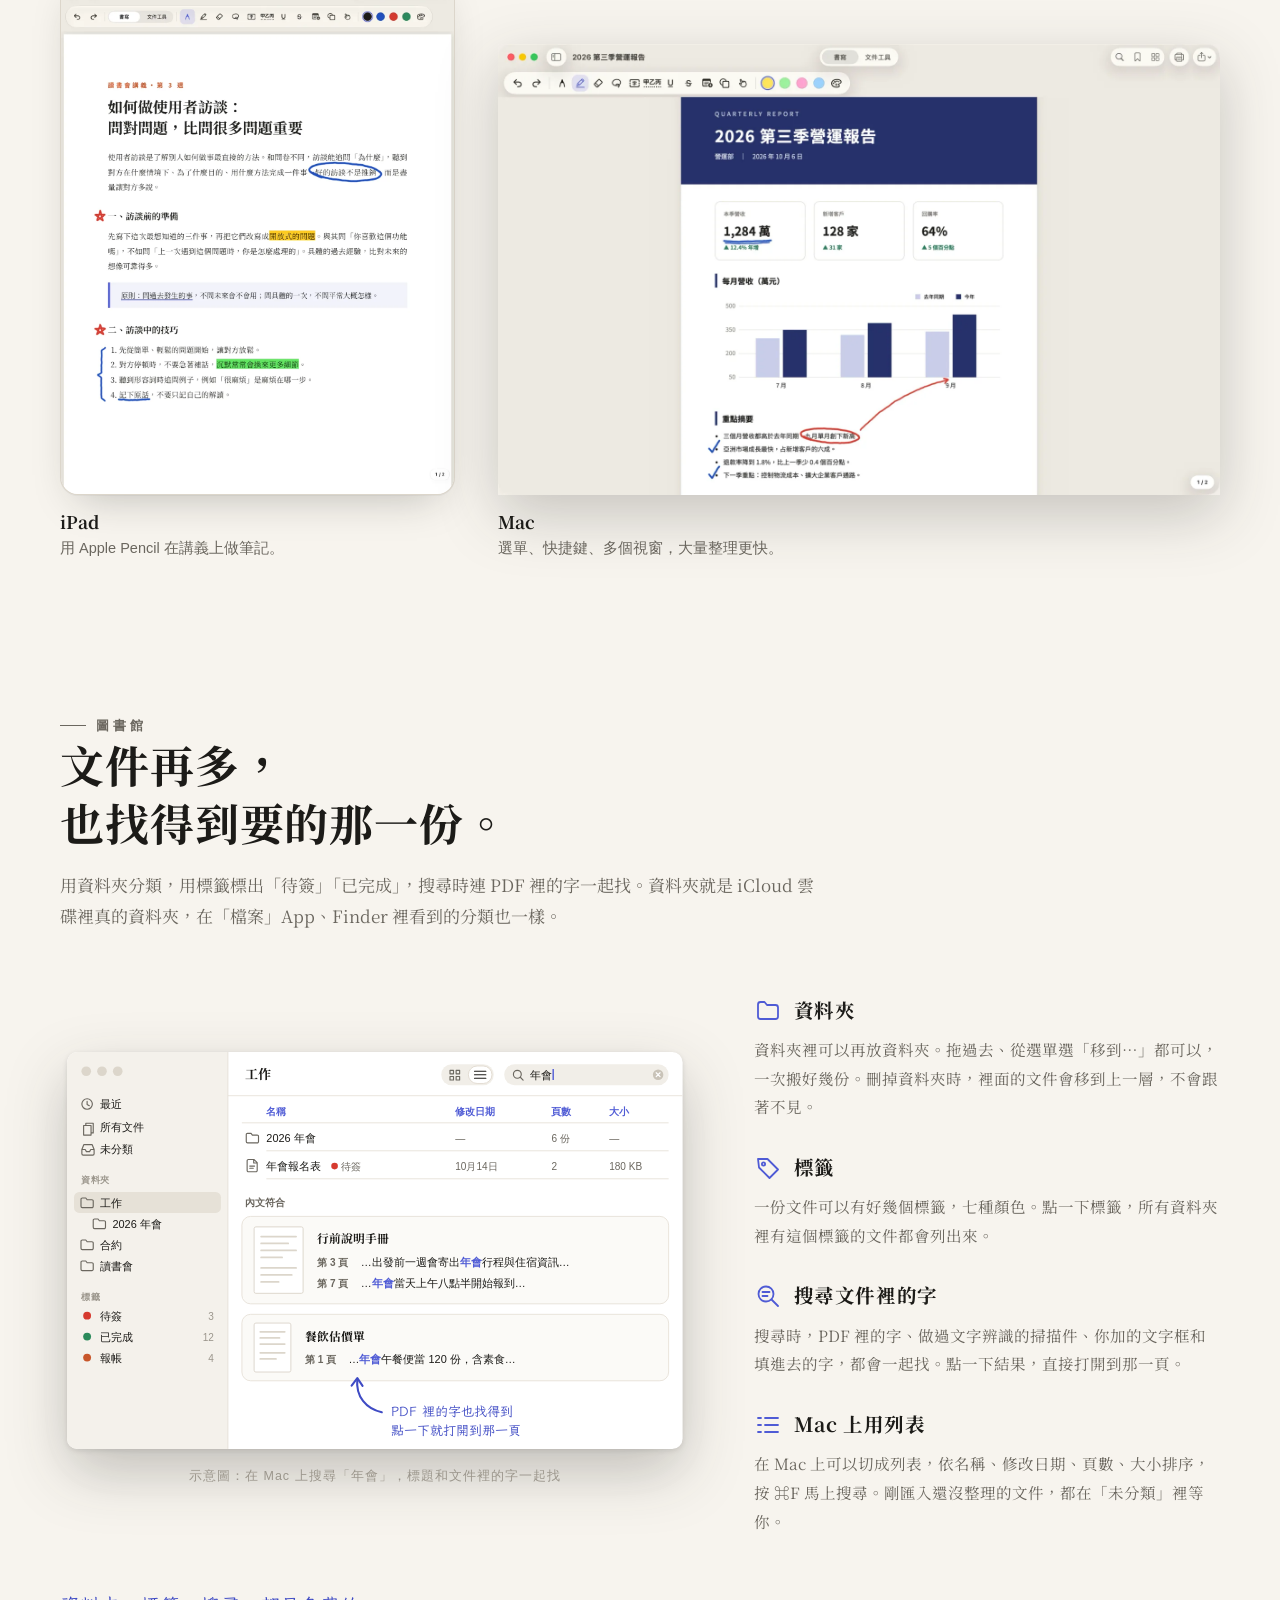
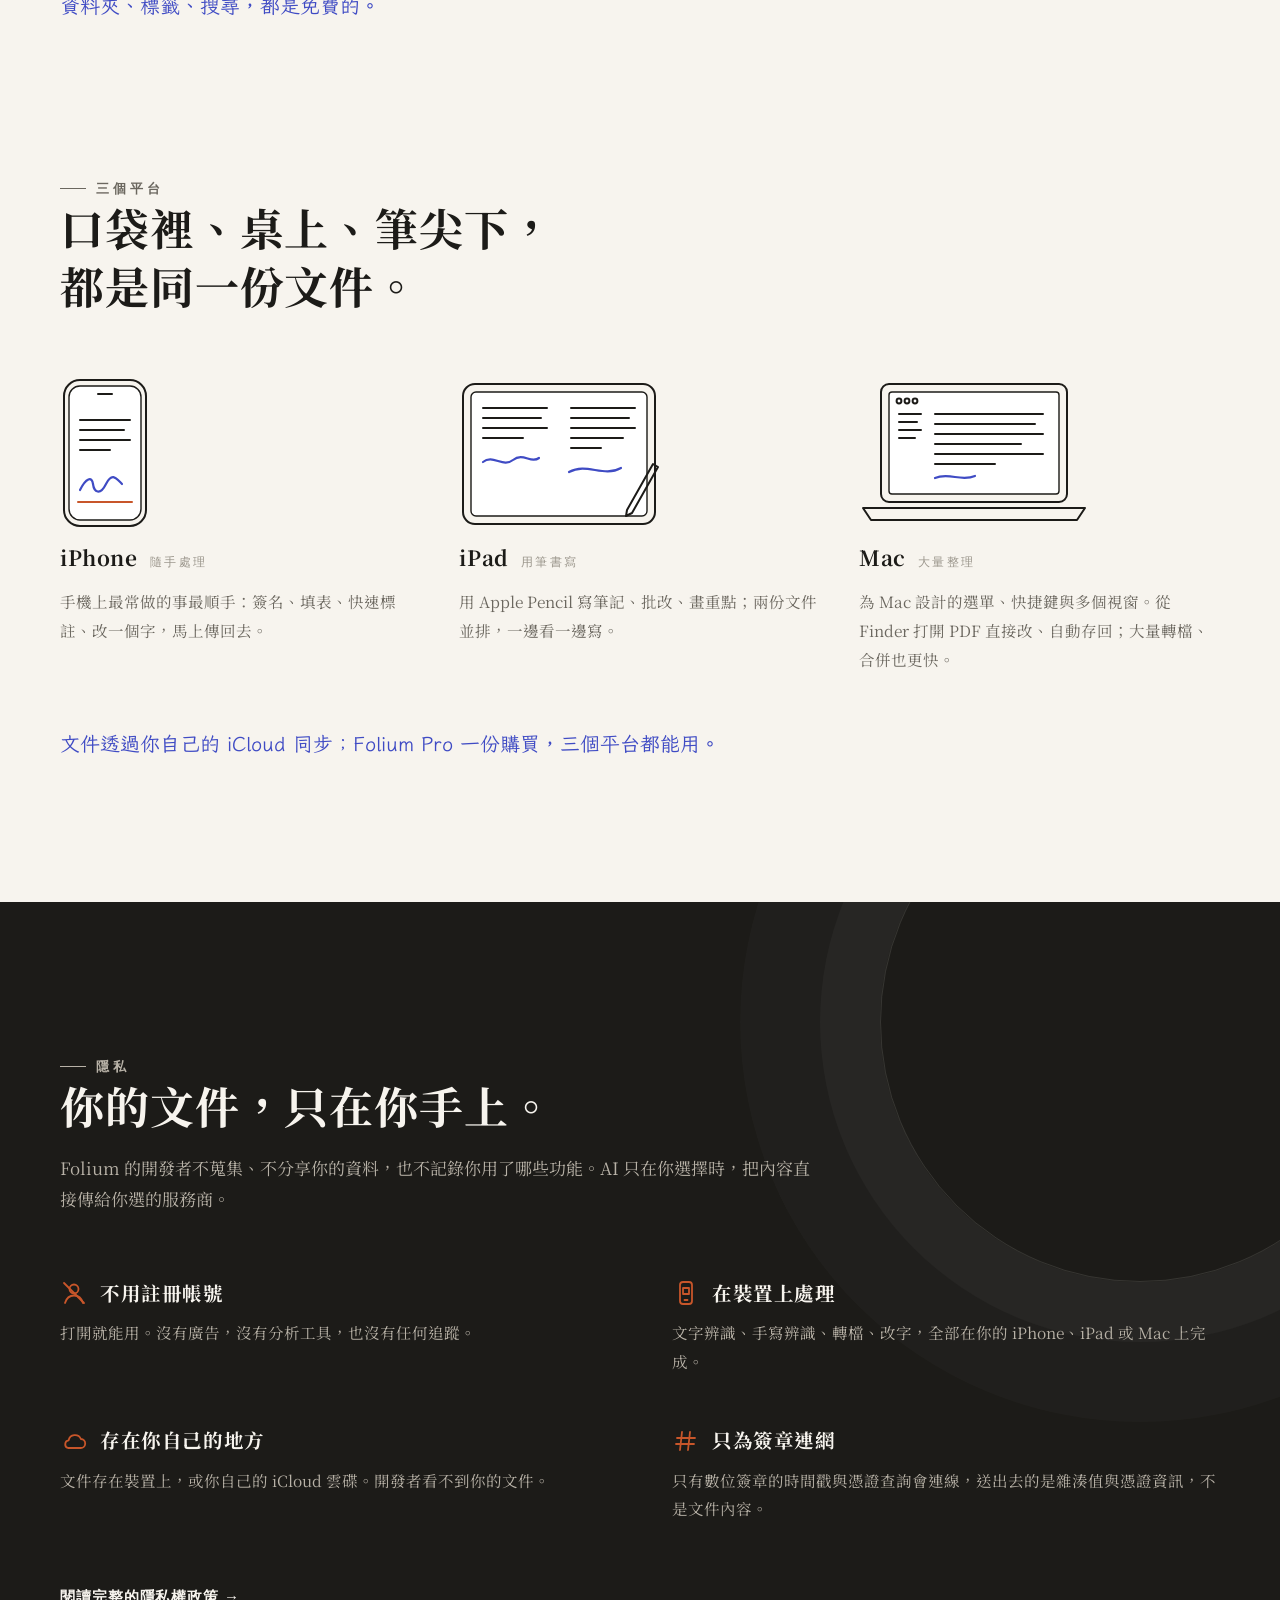
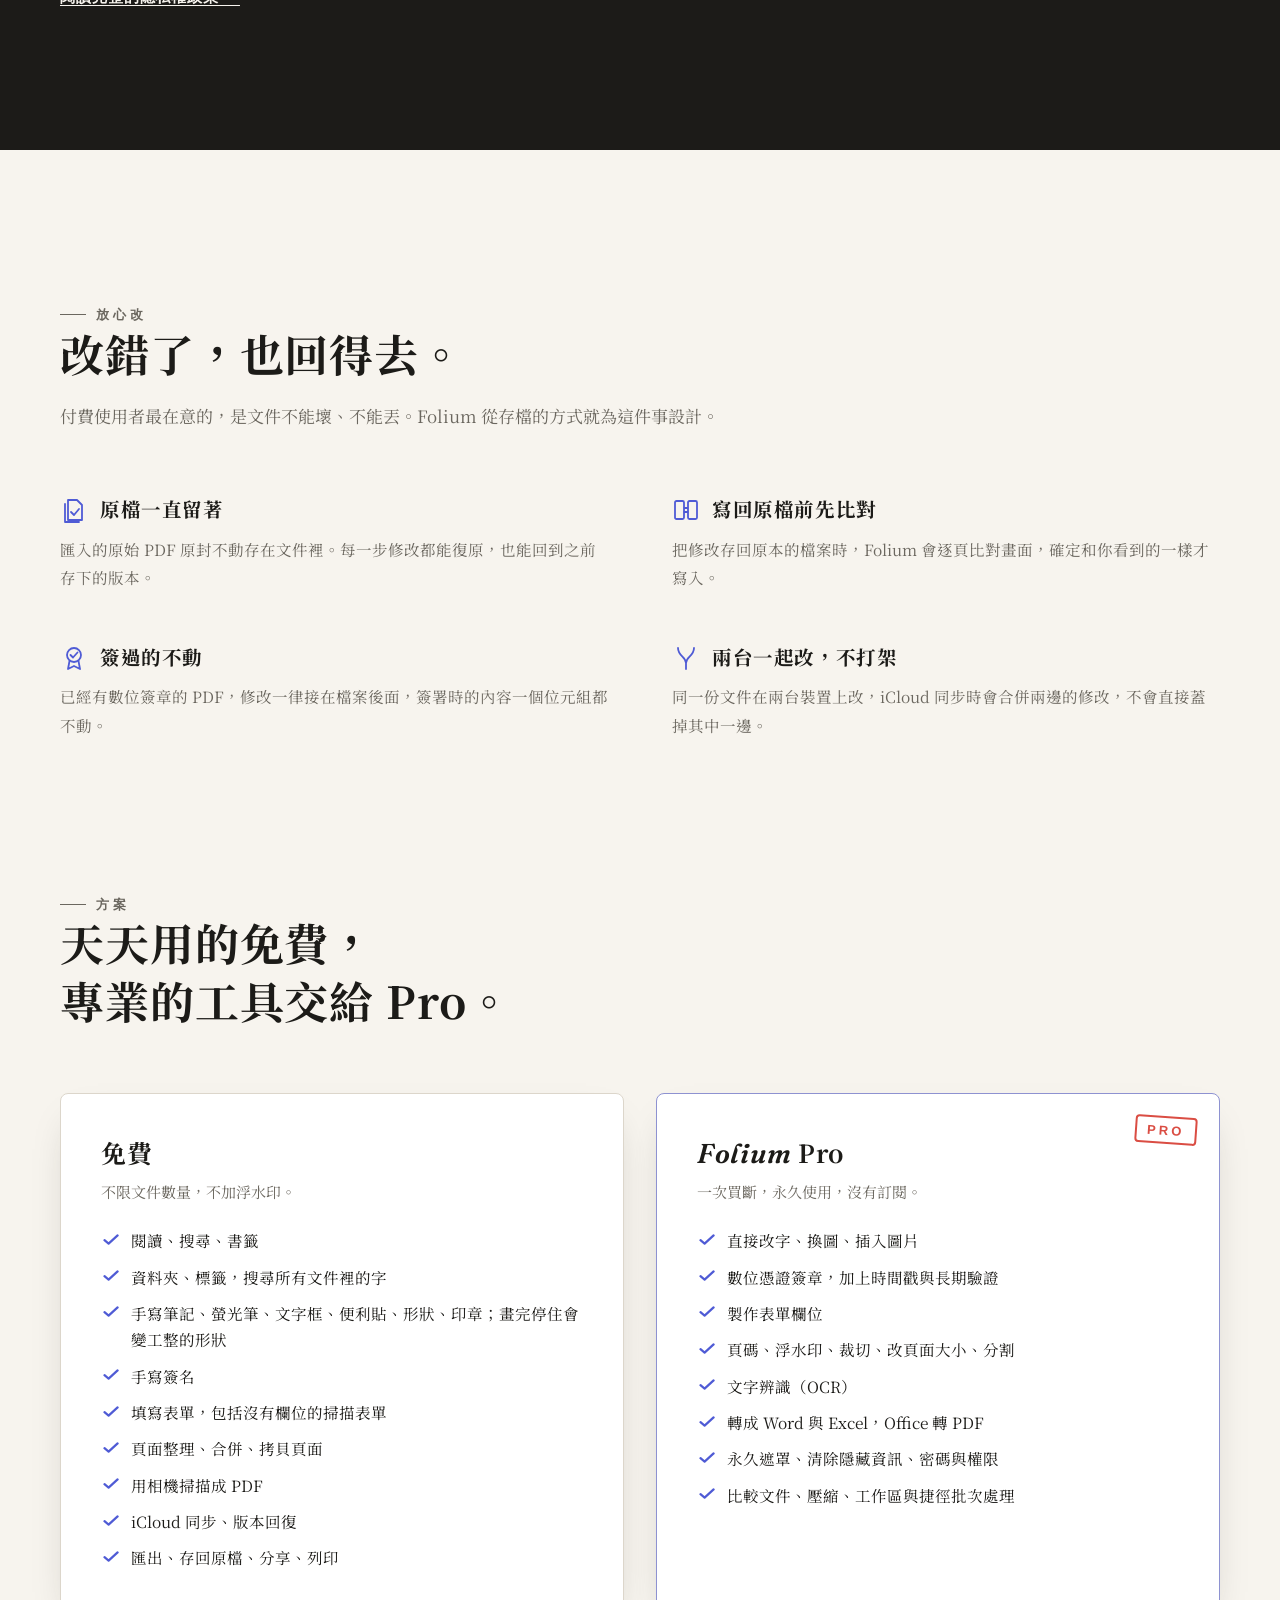
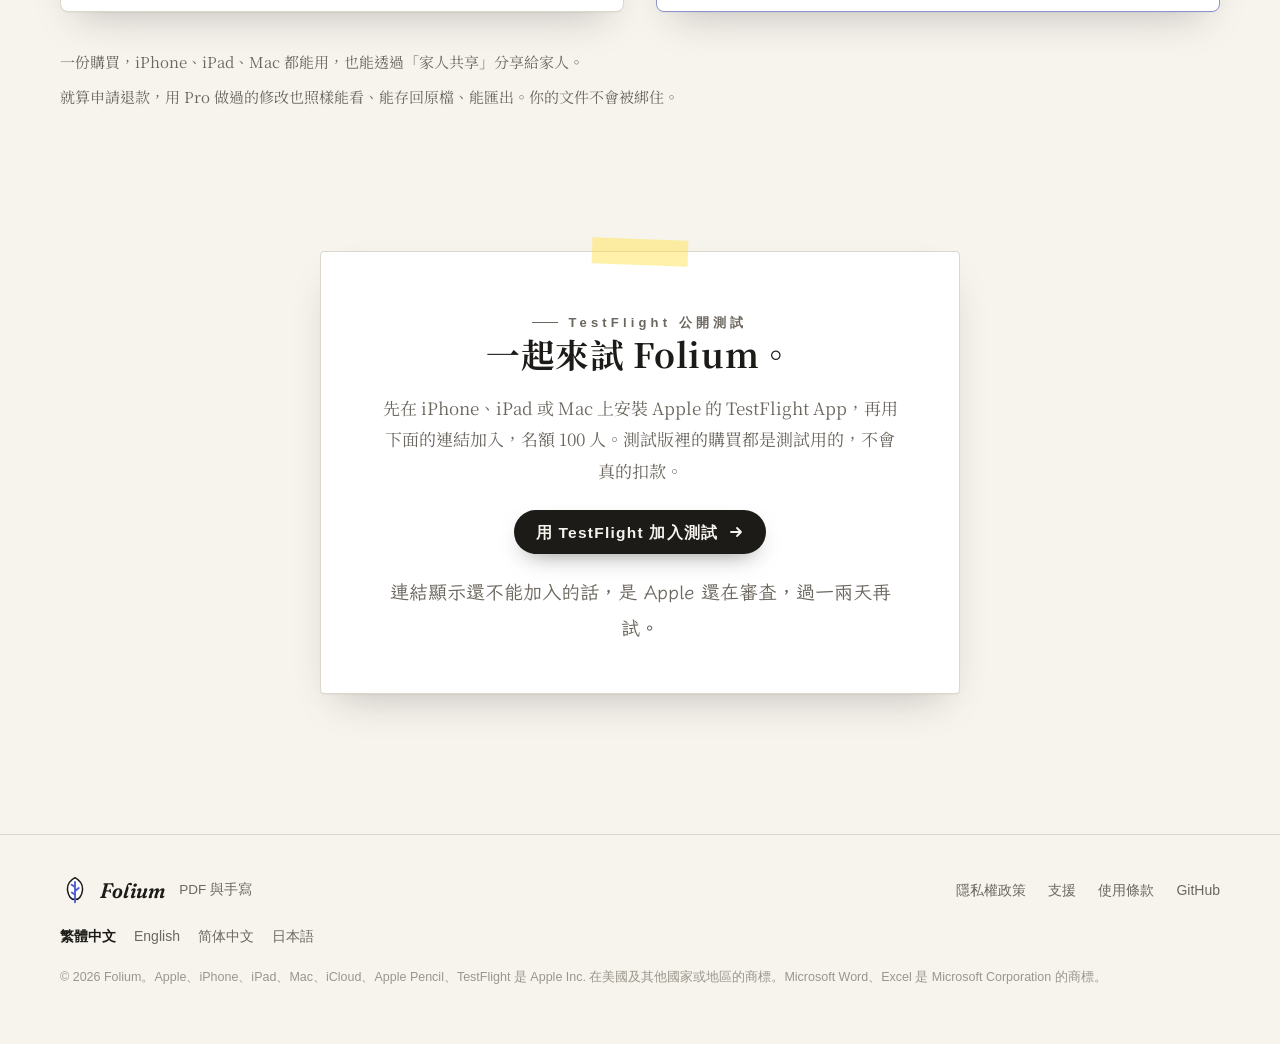
==== commit 15ef5a4e: "隱私權政策與首頁：修正 AI 相關說明 Co-Authored-By: Claude Opus 5.5 <noreply@anthropic.com>" ====
--- a/index.html
+++ b/index.html
@@ -373,7 +373,7 @@
     <div class="section-head reveal">
       <p class="eyebrow">隱私</p>
       <h2>你的文件，只在你手上。</h2>
-      <p>Folium 不蒐集、不上傳、也不分享你的個人資料，也不記錄你用了哪些功能。</p>
+      <p>Folium 的開發者不蒐集、不分享你的資料，也不記錄你用了哪些功能。AI 只在你選擇時，把內容直接傳給你選的服務商。</p>
     </div>
     <div class="points">
       <div class="point reveal">
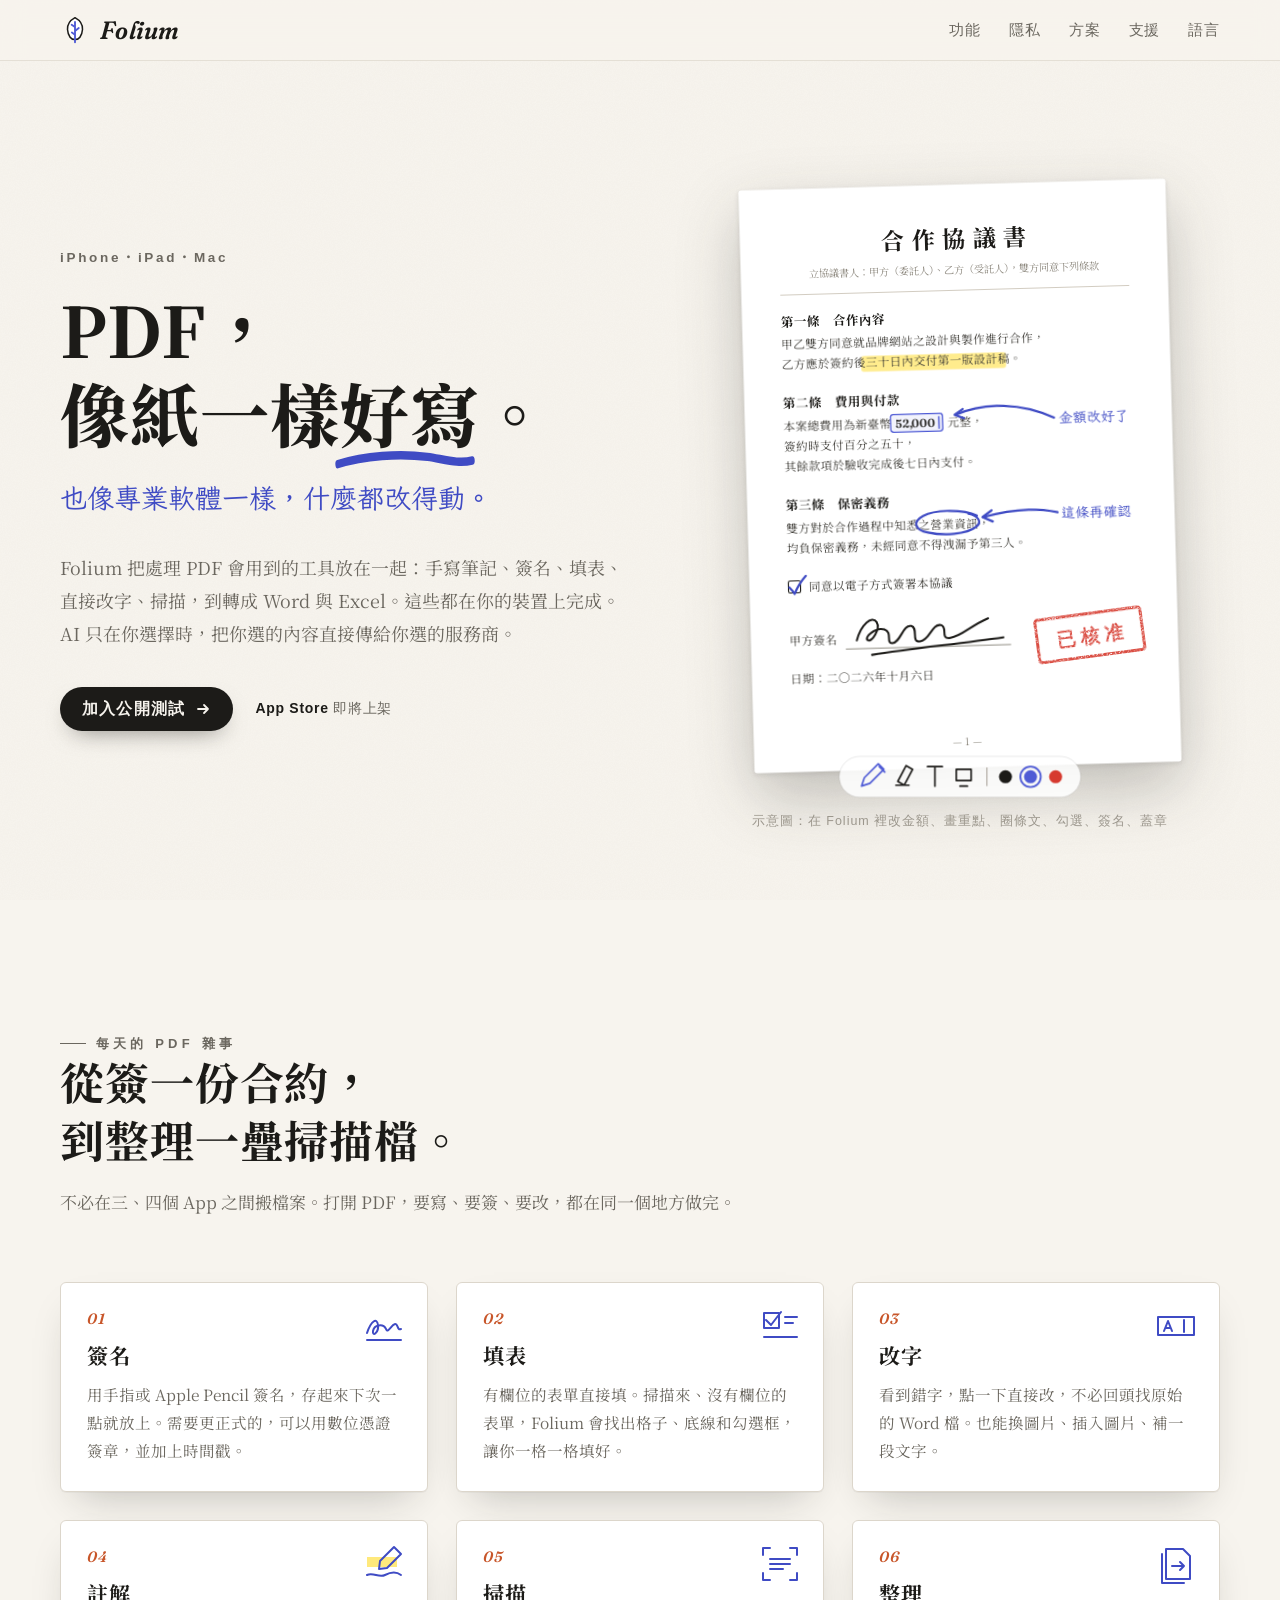
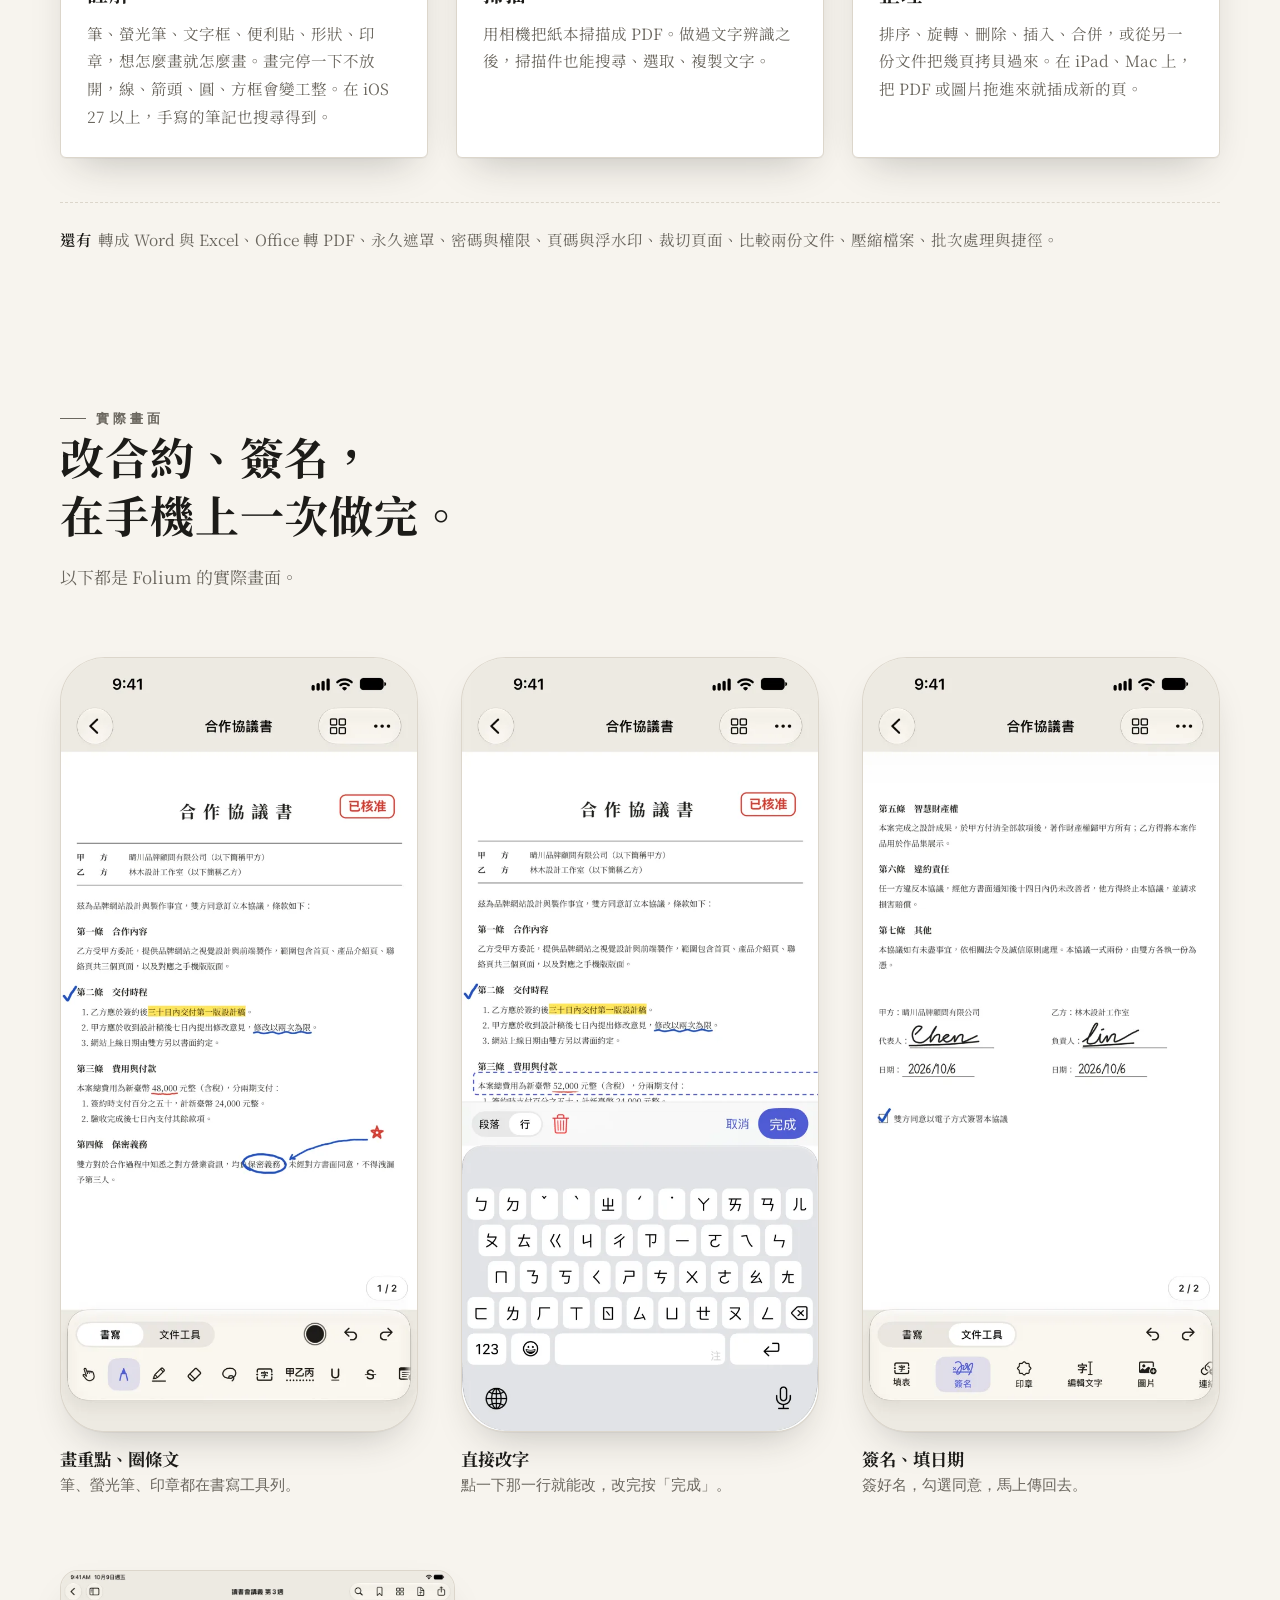
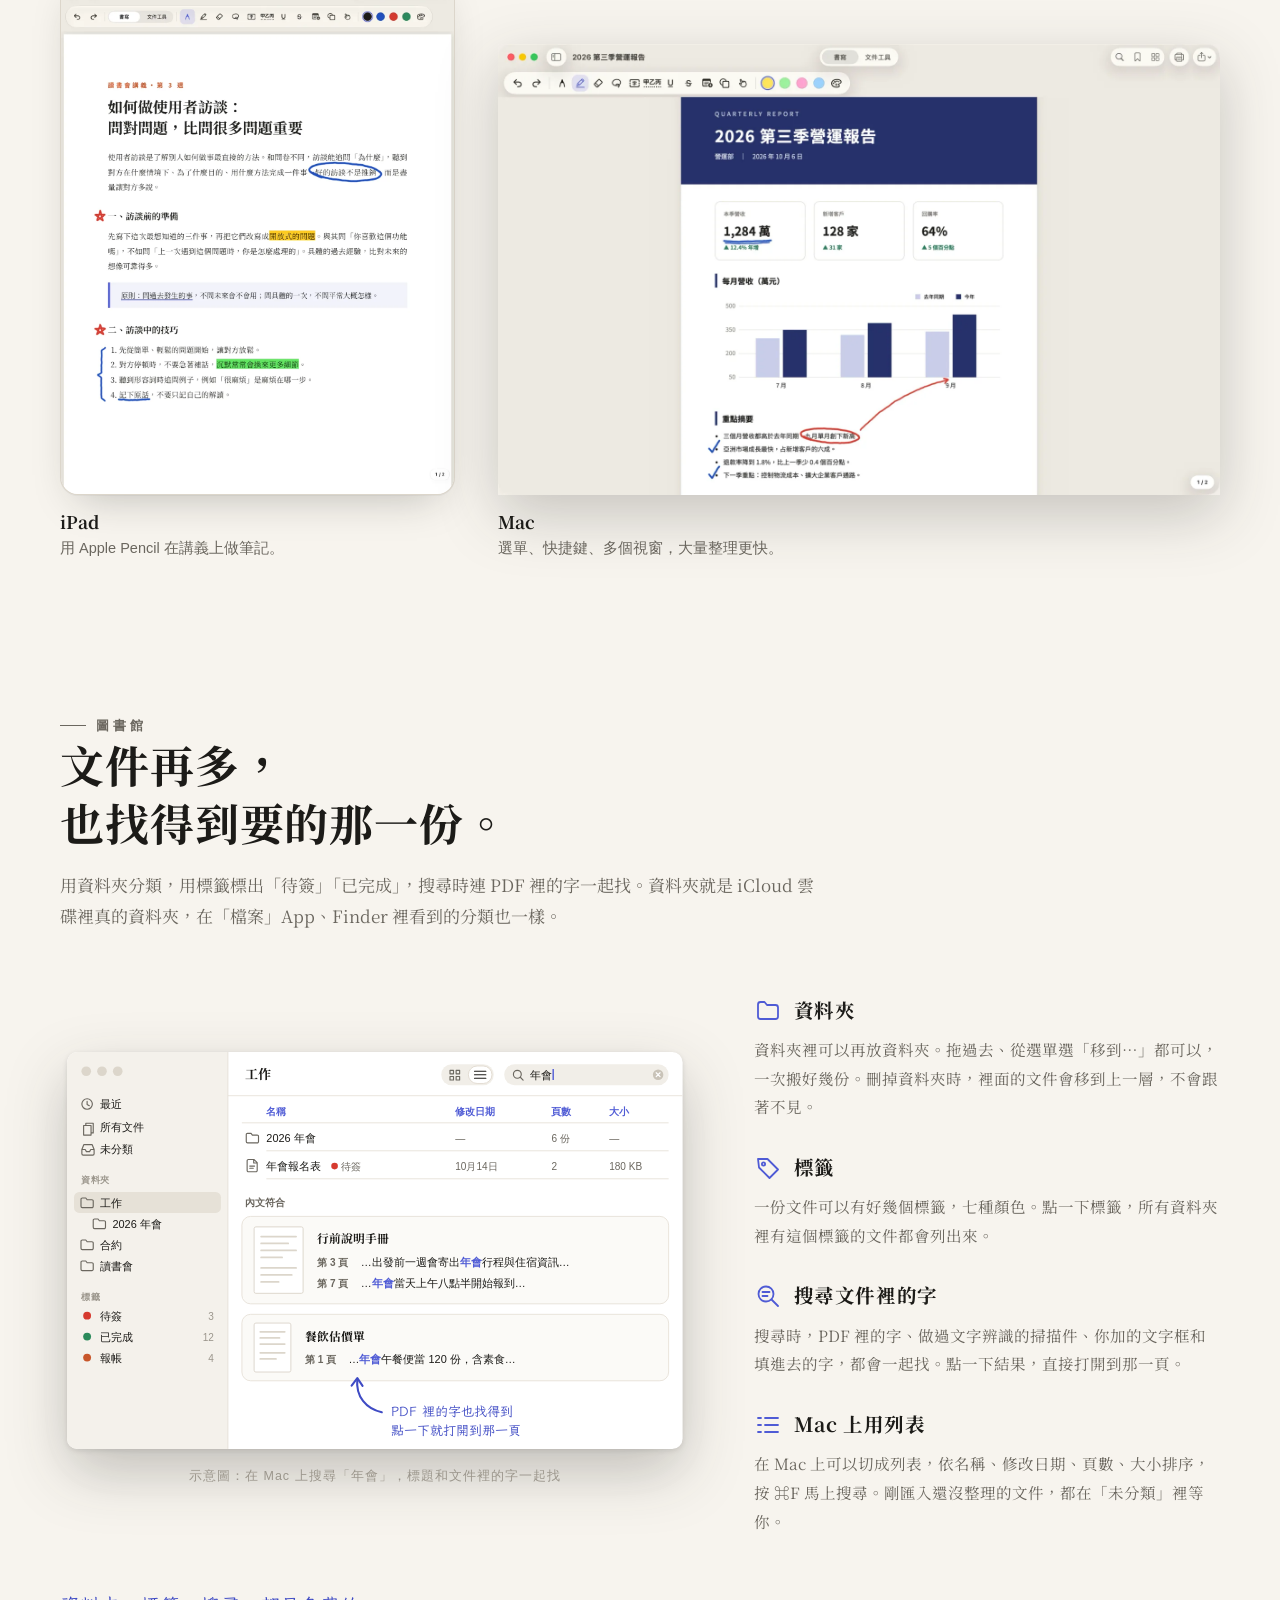
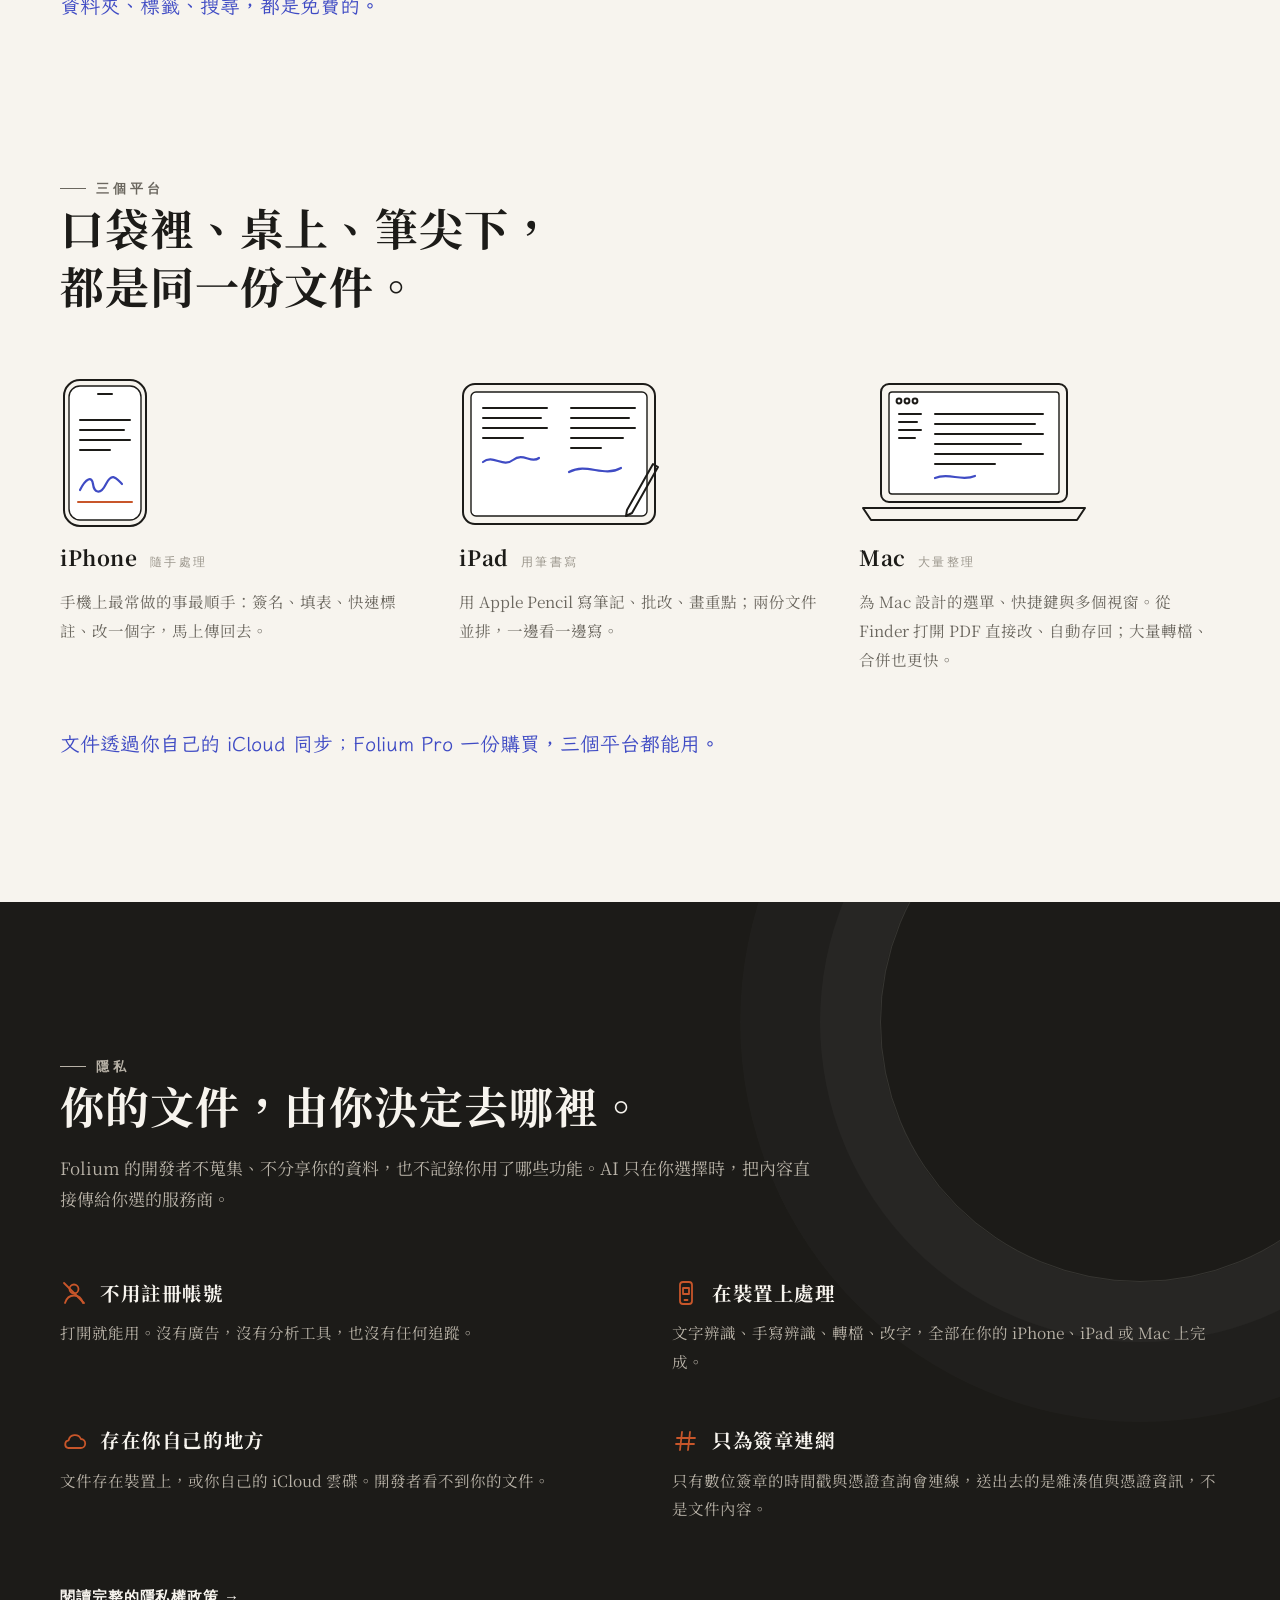
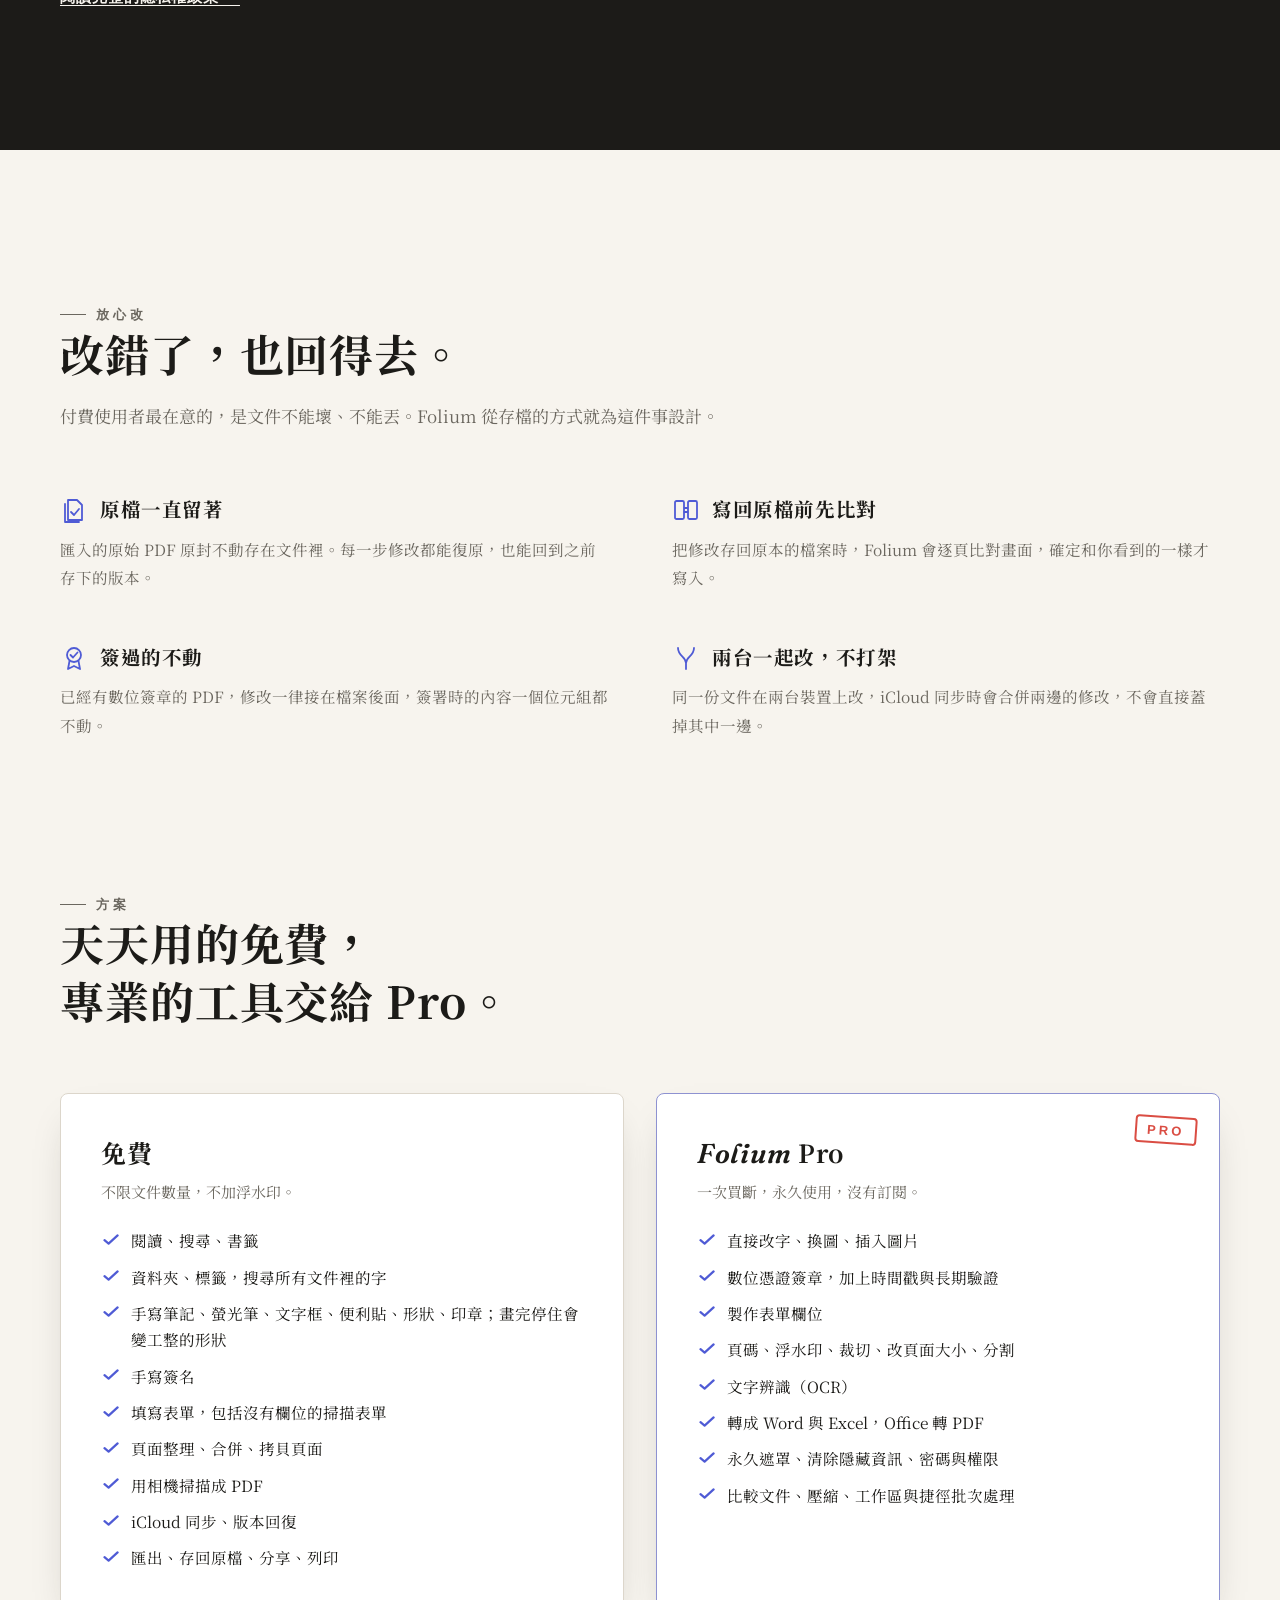
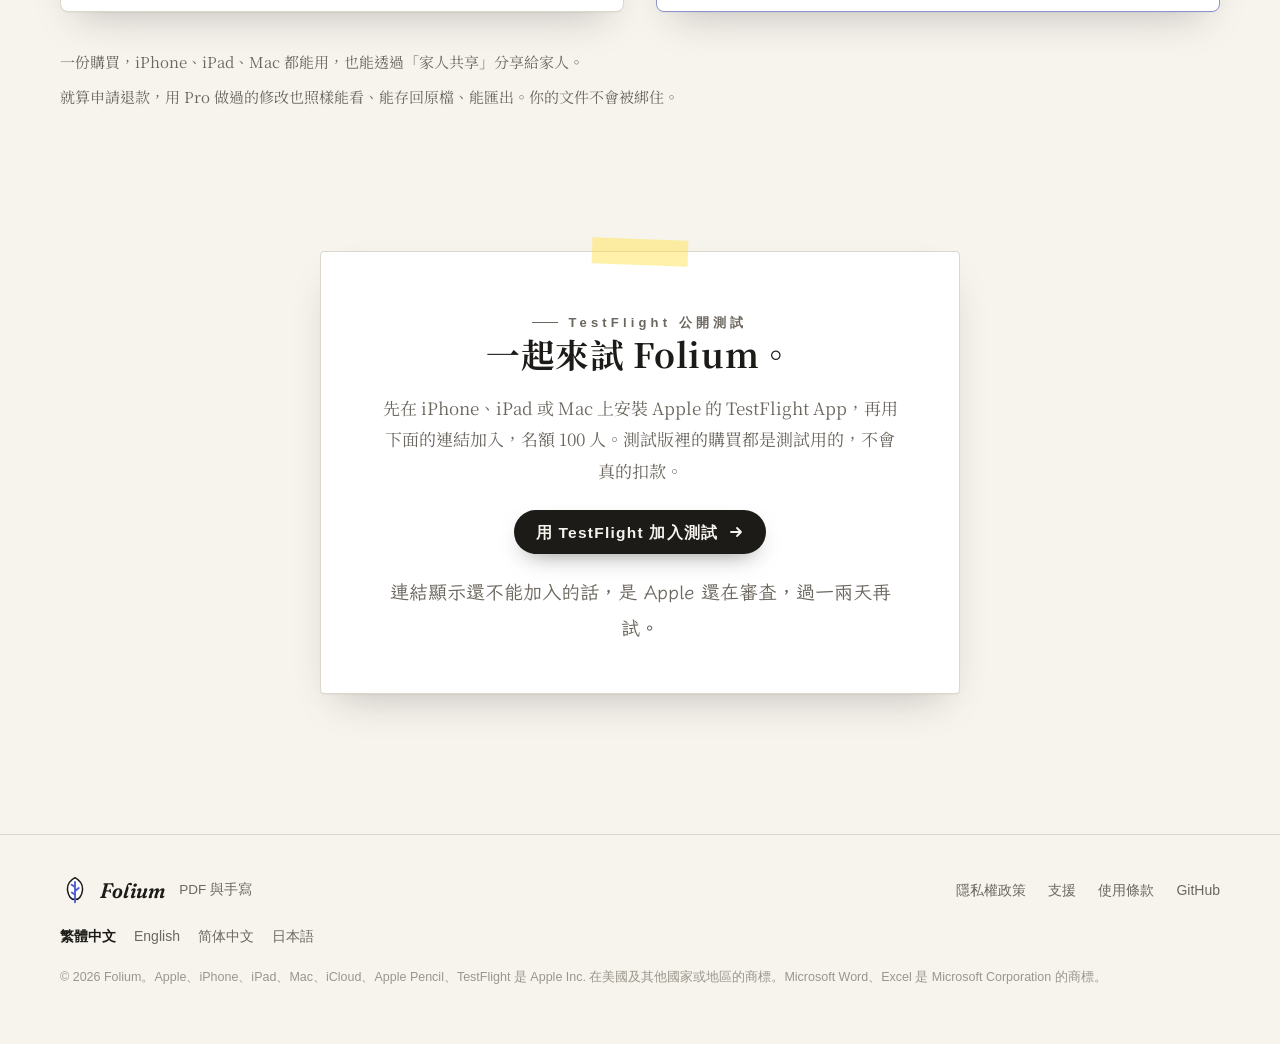
==== commit 1c349da7: "首頁與隱私權政策：AI 送出內容說明 - 四語首頁開頭段與隱私段標題改成用了 AI 仍然成立的說法 - 隱私權政策四語：服務商會收到的內容照實寫（含同一段對話、使用者加的字、放得下就整份送）；   同" ====
--- a/index.html
+++ b/index.html
@@ -56,7 +56,7 @@
       <p class="kicker rise" style="--at:.05s">iPhone・iPad・Mac</p>
       <h1 class="rise" style="--at:.12s">PDF，<br>像紙一樣<span class="stroke">好寫<svg viewBox="0 0 200 24" preserveAspectRatio="none" aria-hidden="true"><path class="draw" pathLength="1" style="--at:.9s;--d:.6s" d="M4 15C42 8 92 6 132 9c24 2 44 6 64 3"/></svg></span>。</h1>
       <p class="margin-line rise" style="--at:1.3s">也像專業軟體一樣，什麼都改得動。</p>
-      <p class="lede rise" style="--at:.3s">Folium 把處理 PDF 會用到的工具放在一起：手寫筆記、簽名、填表、直接改字、掃描，到轉成 Word 與 Excel。全部在你的裝置上完成，文件不會離開你手上。</p>
+      <p class="lede rise" style="--at:.3s">Folium 把處理 PDF 會用到的工具放在一起：手寫筆記、簽名、填表、直接改字、掃描，到轉成 Word 與 Excel。這些都在你的裝置上完成。AI 只在你選擇時，把你選的內容直接傳給你選的服務商。</p>
       <div class="cta rise" style="--at:.45s">
         <a class="button" href="#beta">加入公開測試<svg viewBox="0 0 16 16" aria-hidden="true"><path d="M3 8h10M9 4l4 4-4 4" fill="none" stroke="currentColor" stroke-width="1.8" stroke-linecap="round" stroke-linejoin="round"/></svg></a>
         <span class="soon"><b>App Store</b> 即將上架</span>
@@ -372,7 +372,7 @@
   <div class="wrap">
     <div class="section-head reveal">
       <p class="eyebrow">隱私</p>
-      <h2>你的文件，只在你手上。</h2>
+      <h2>你的文件，由你決定去哪裡。</h2>
       <p>Folium 的開發者不蒐集、不分享你的資料，也不記錄你用了哪些功能。AI 只在你選擇時，把內容直接傳給你選的服務商。</p>
     </div>
     <div class="points">
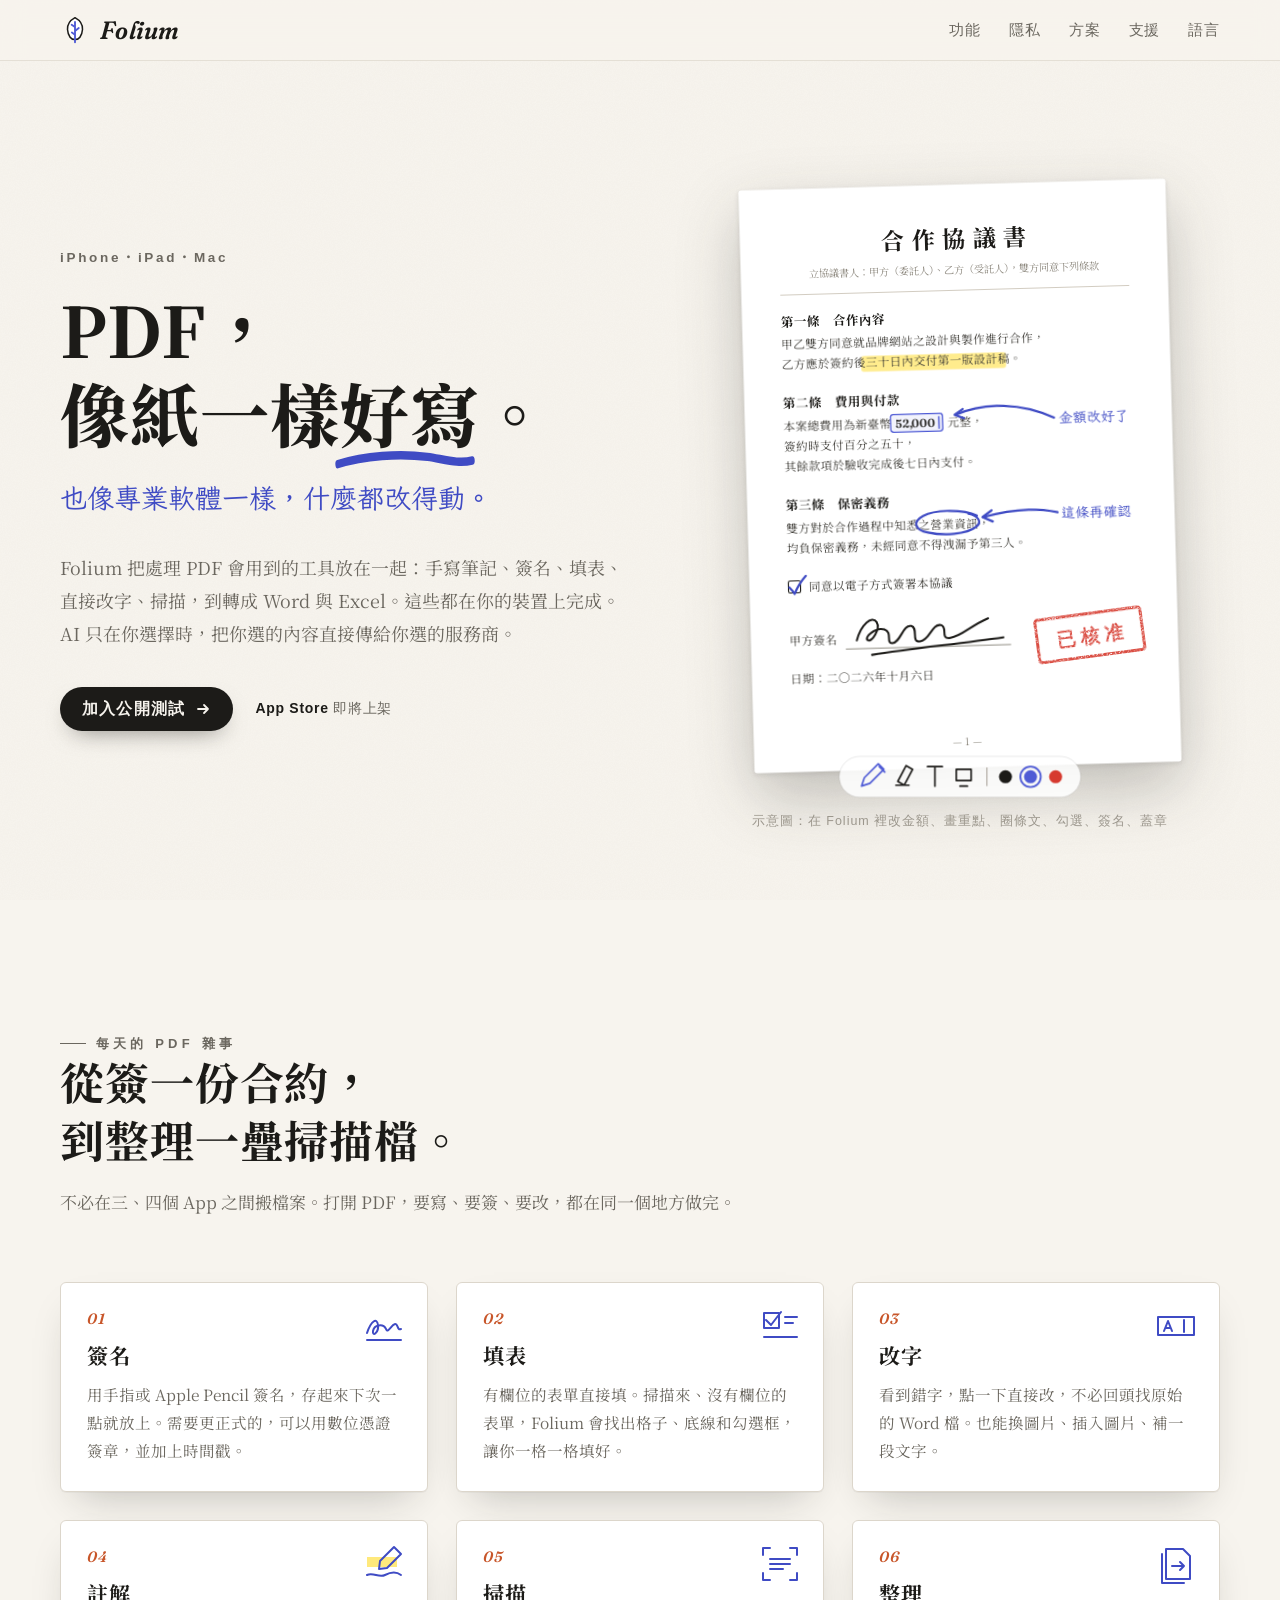
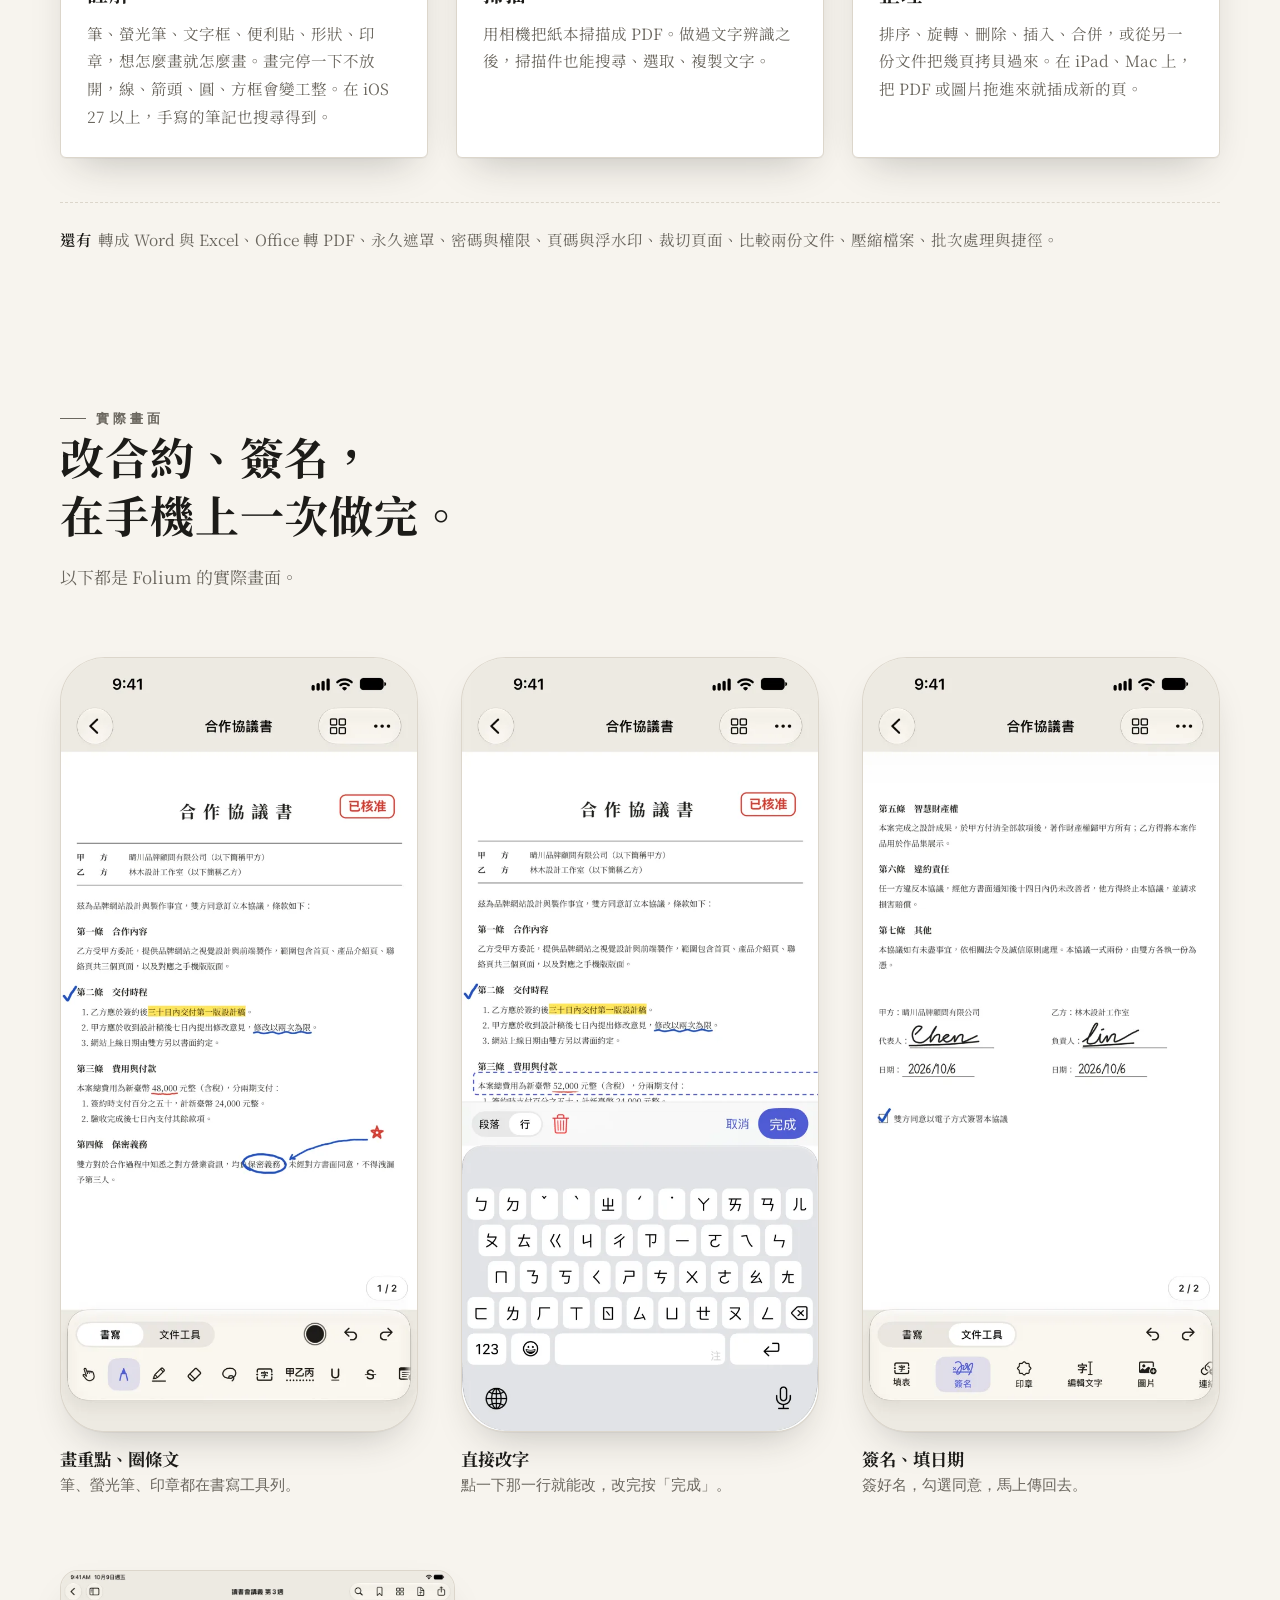
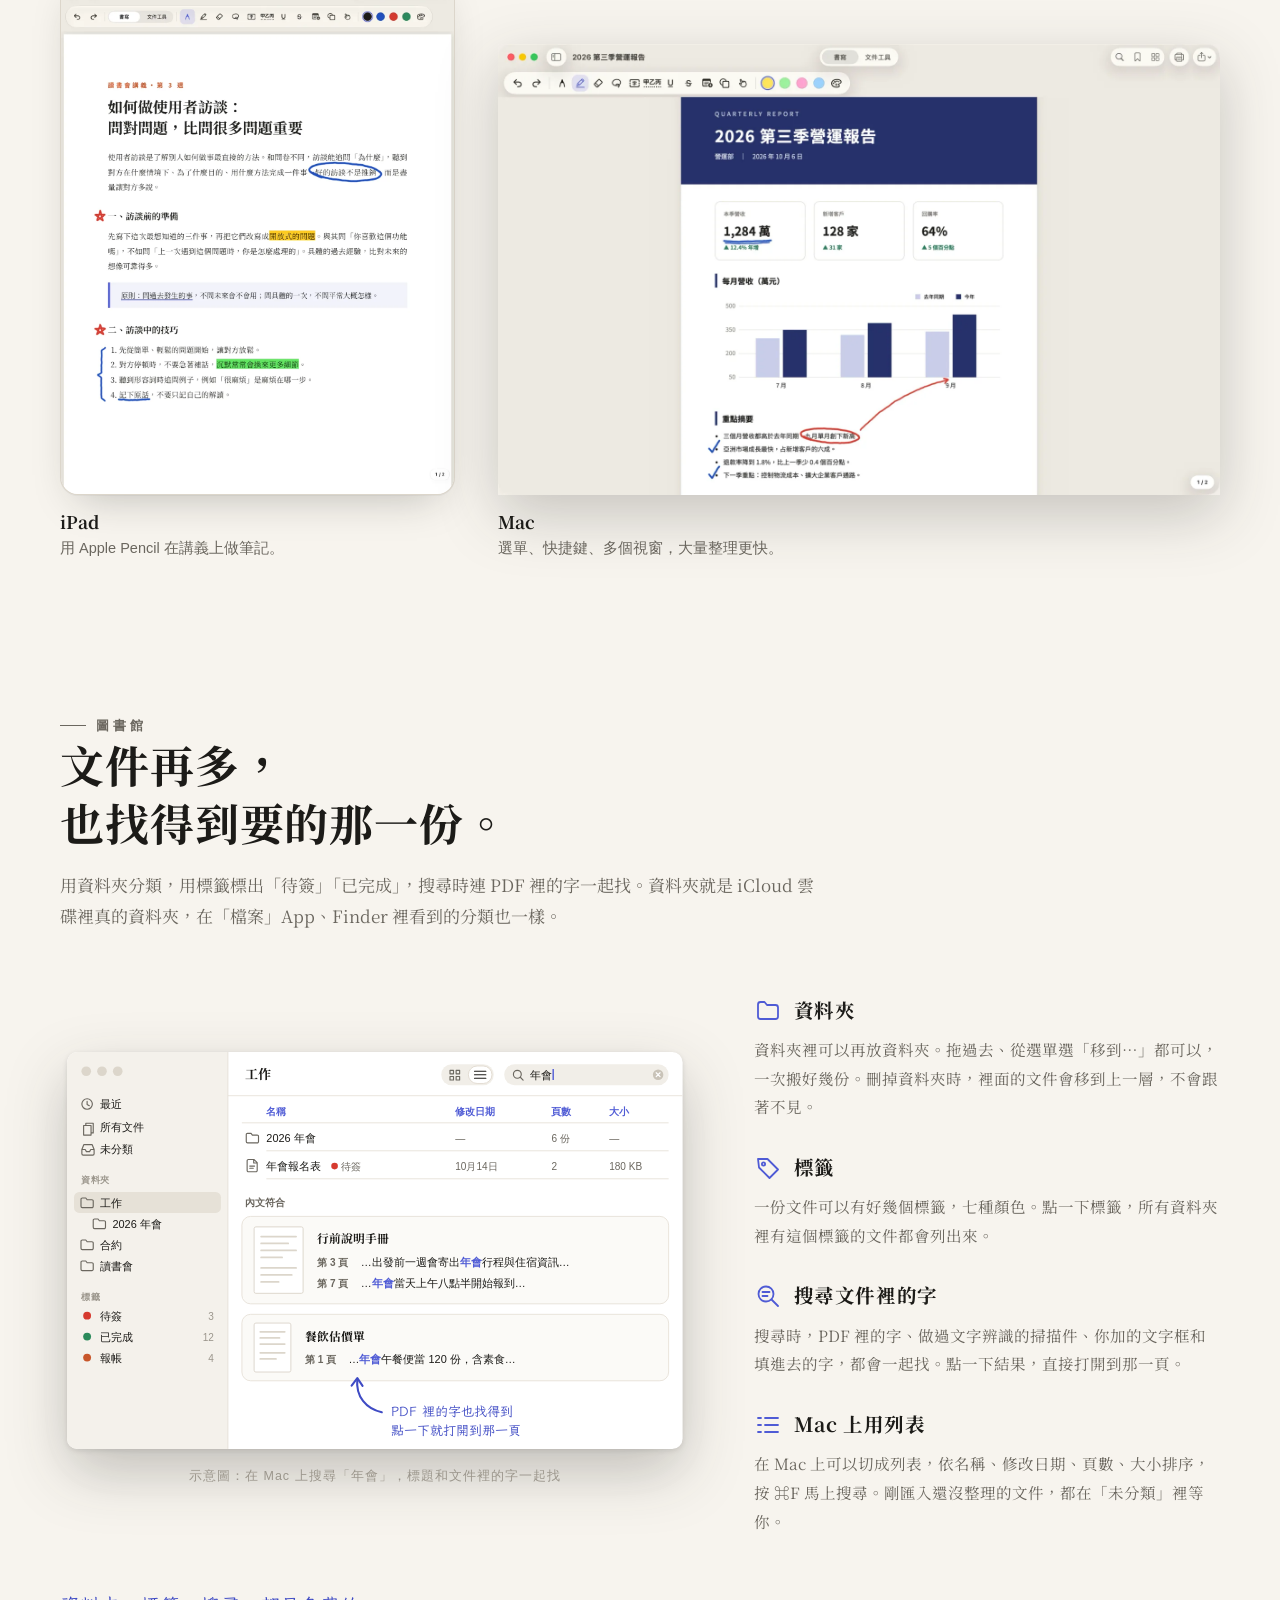
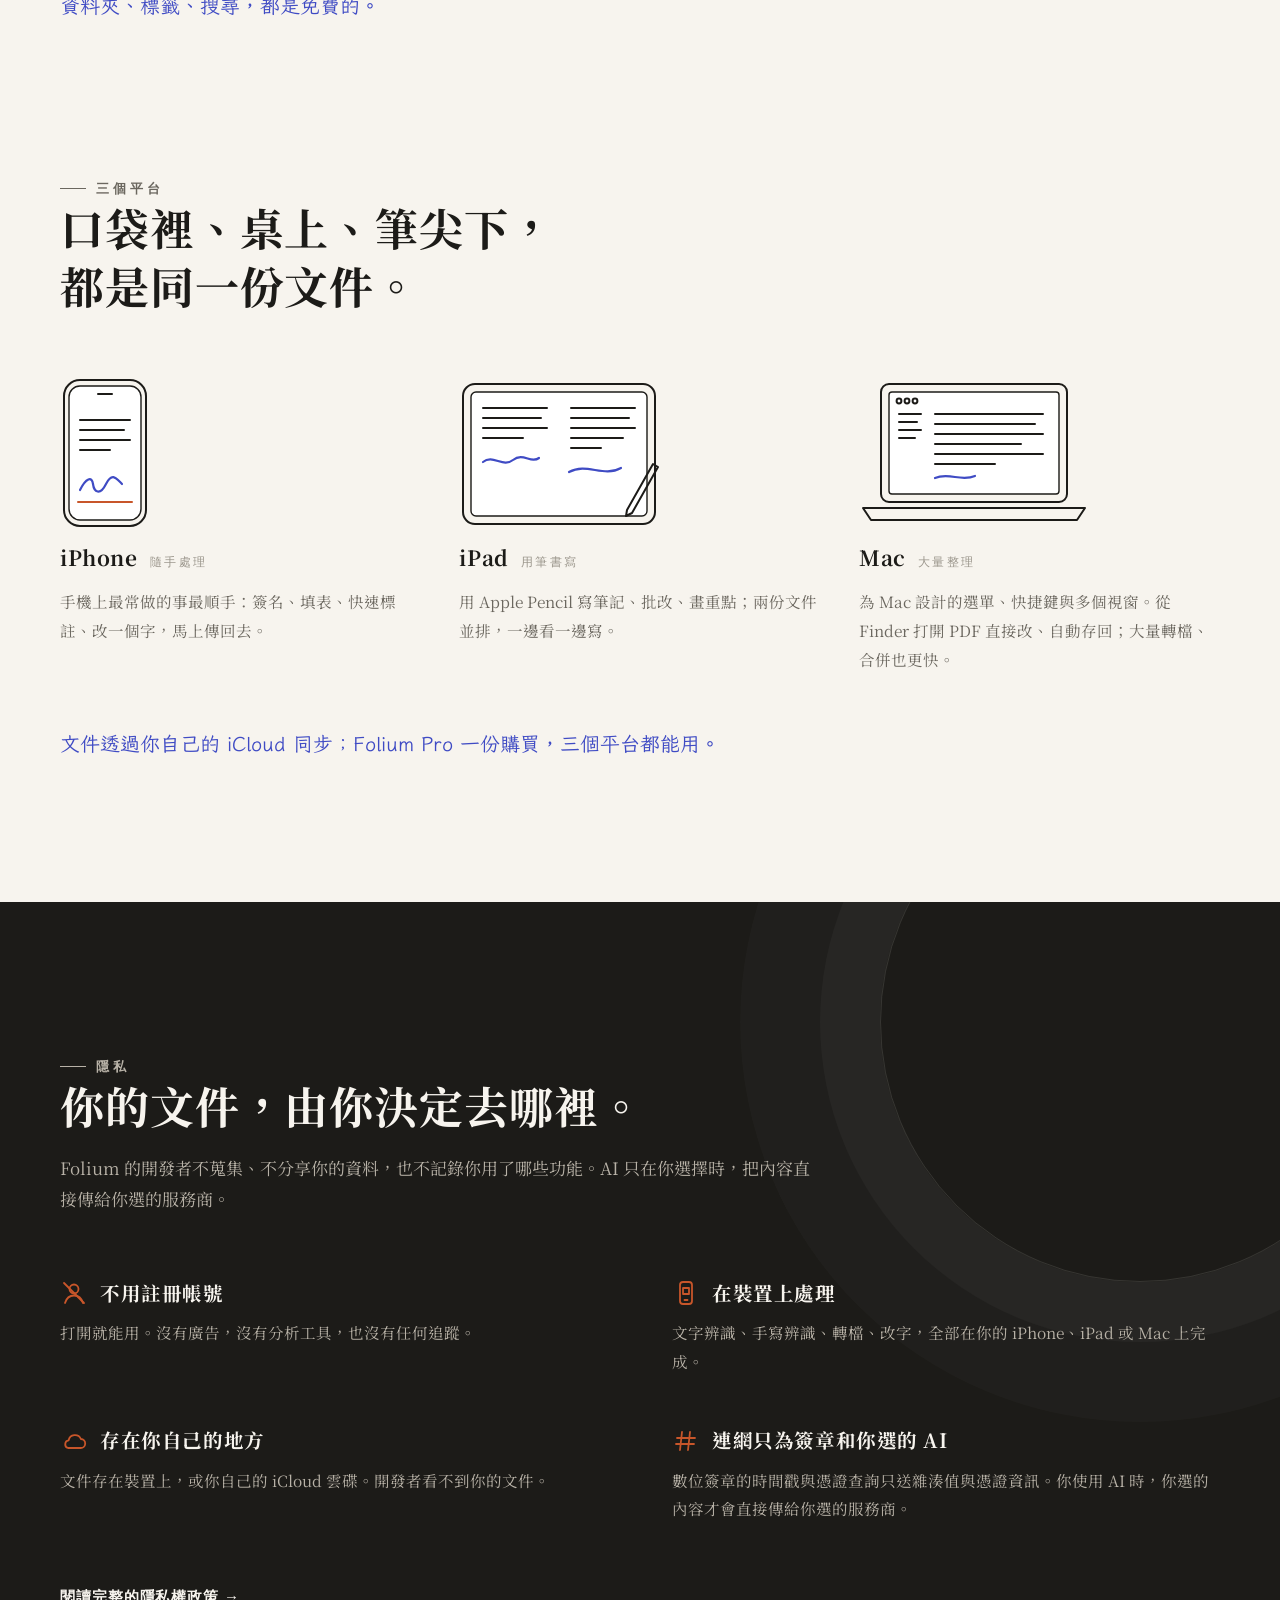
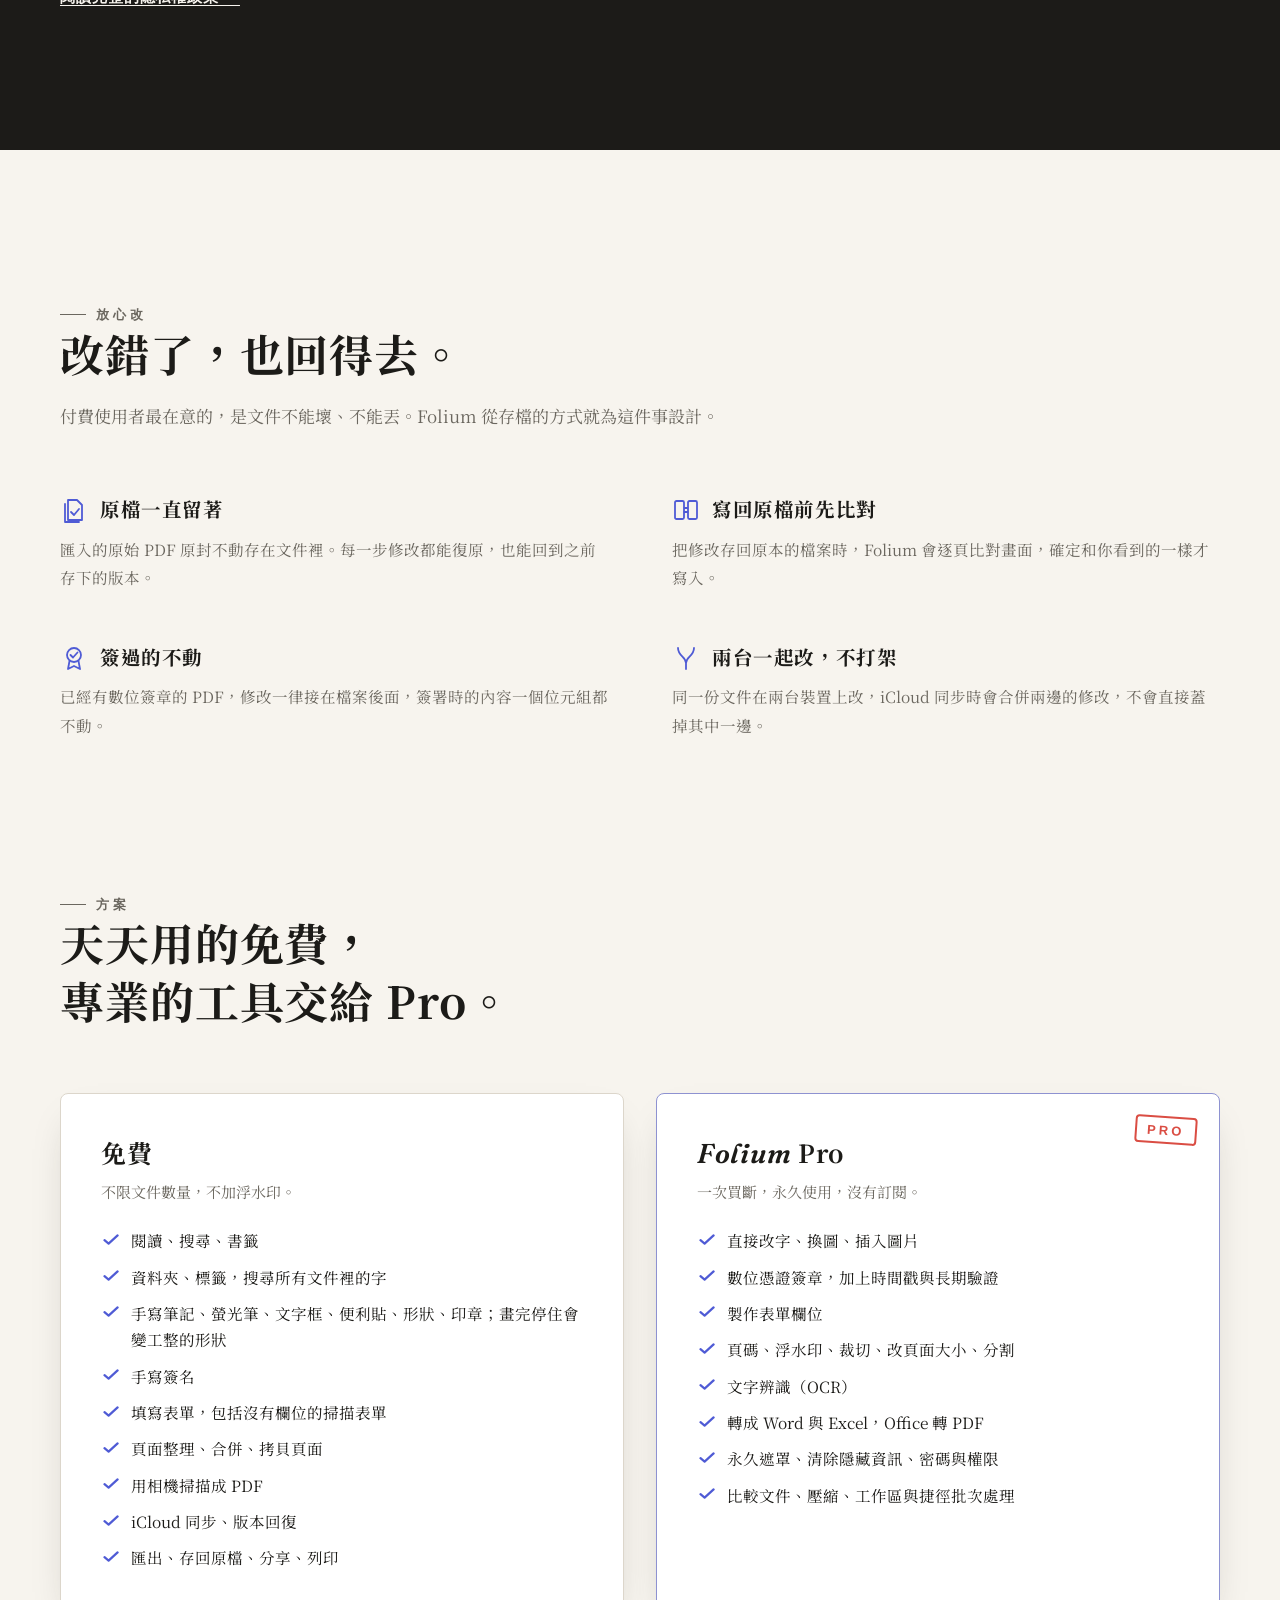
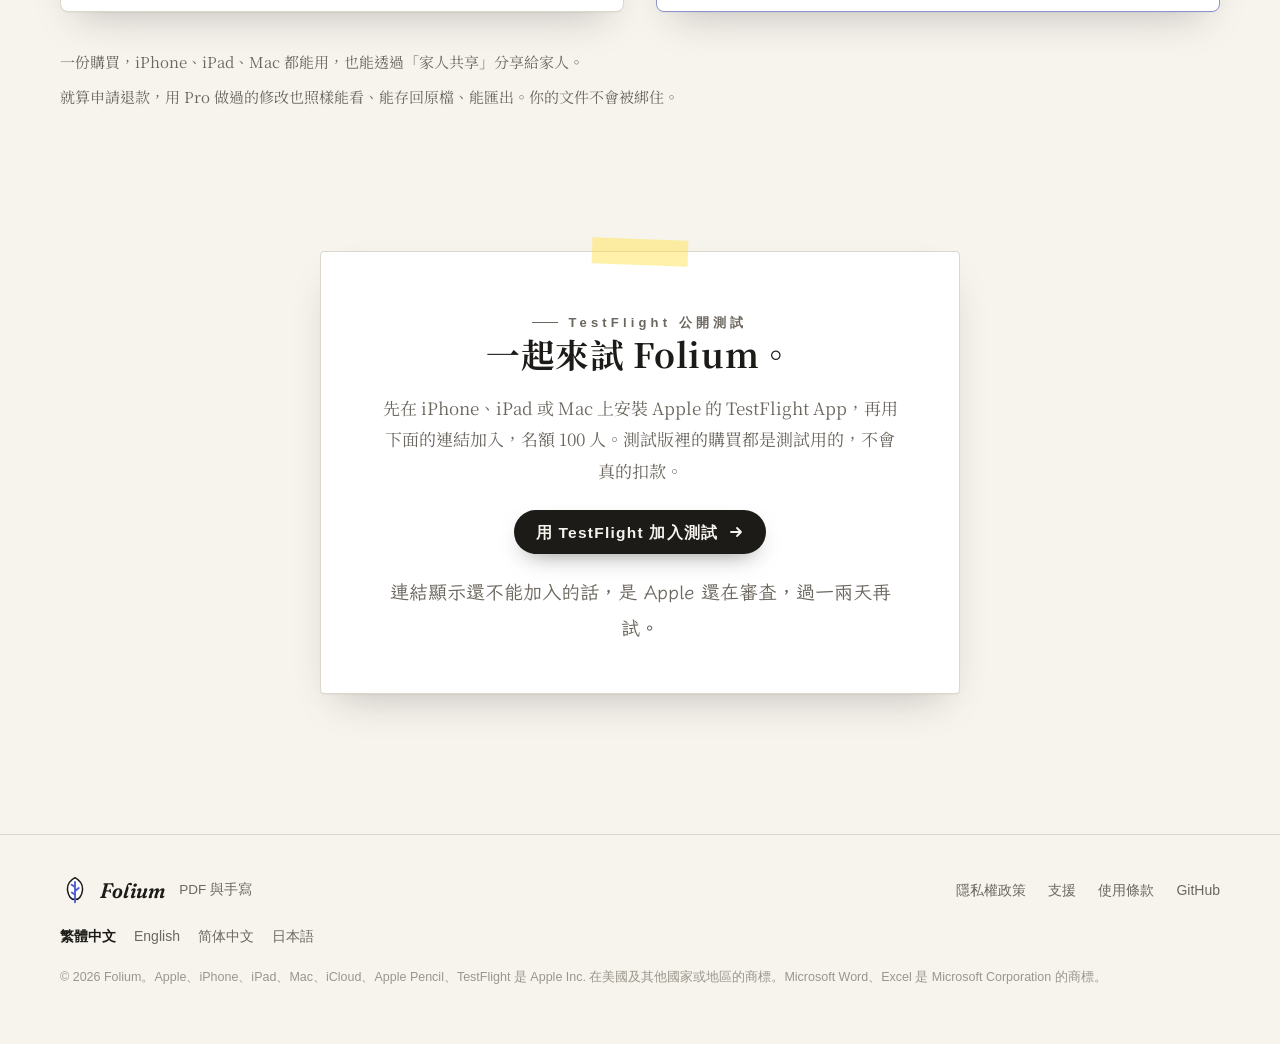
==== commit c4644e35: "首頁「只為簽章連網」改成含 AI；隱私頁更正摘要整份會送出整份 Co-Authored-By: Claude Opus 5.5 <noreply@anthropic.com>" ====
--- a/index.html
+++ b/index.html
@@ -389,8 +389,8 @@
         <p>文件存在裝置上，或你自己的 iCloud 雲碟。開發者看不到你的文件。</p>
       </div>
       <div class="point reveal">
-        <h3><svg viewBox="0 0 28 28" aria-hidden="true"><path d="M10 5L8 23M18 5l-2 18M5 11h18M4 17h18"/></svg>只為簽章連網</h3>
-        <p>只有數位簽章的時間戳與憑證查詢會連線，送出去的是雜湊值與憑證資訊，不是文件內容。</p>
+        <h3><svg viewBox="0 0 28 28" aria-hidden="true"><path d="M10 5L8 23M18 5l-2 18M5 11h18M4 17h18"/></svg>連網只為簽章和你選的 AI</h3>
+        <p>數位簽章的時間戳與憑證查詢只送雜湊值與憑證資訊。你使用 AI 時，你選的內容才會直接傳給你選的服務商。</p>
       </div>
     </div>
     <p class="readmore reveal"><a href="privacy/">閱讀完整的隱私權政策 →</a></p>
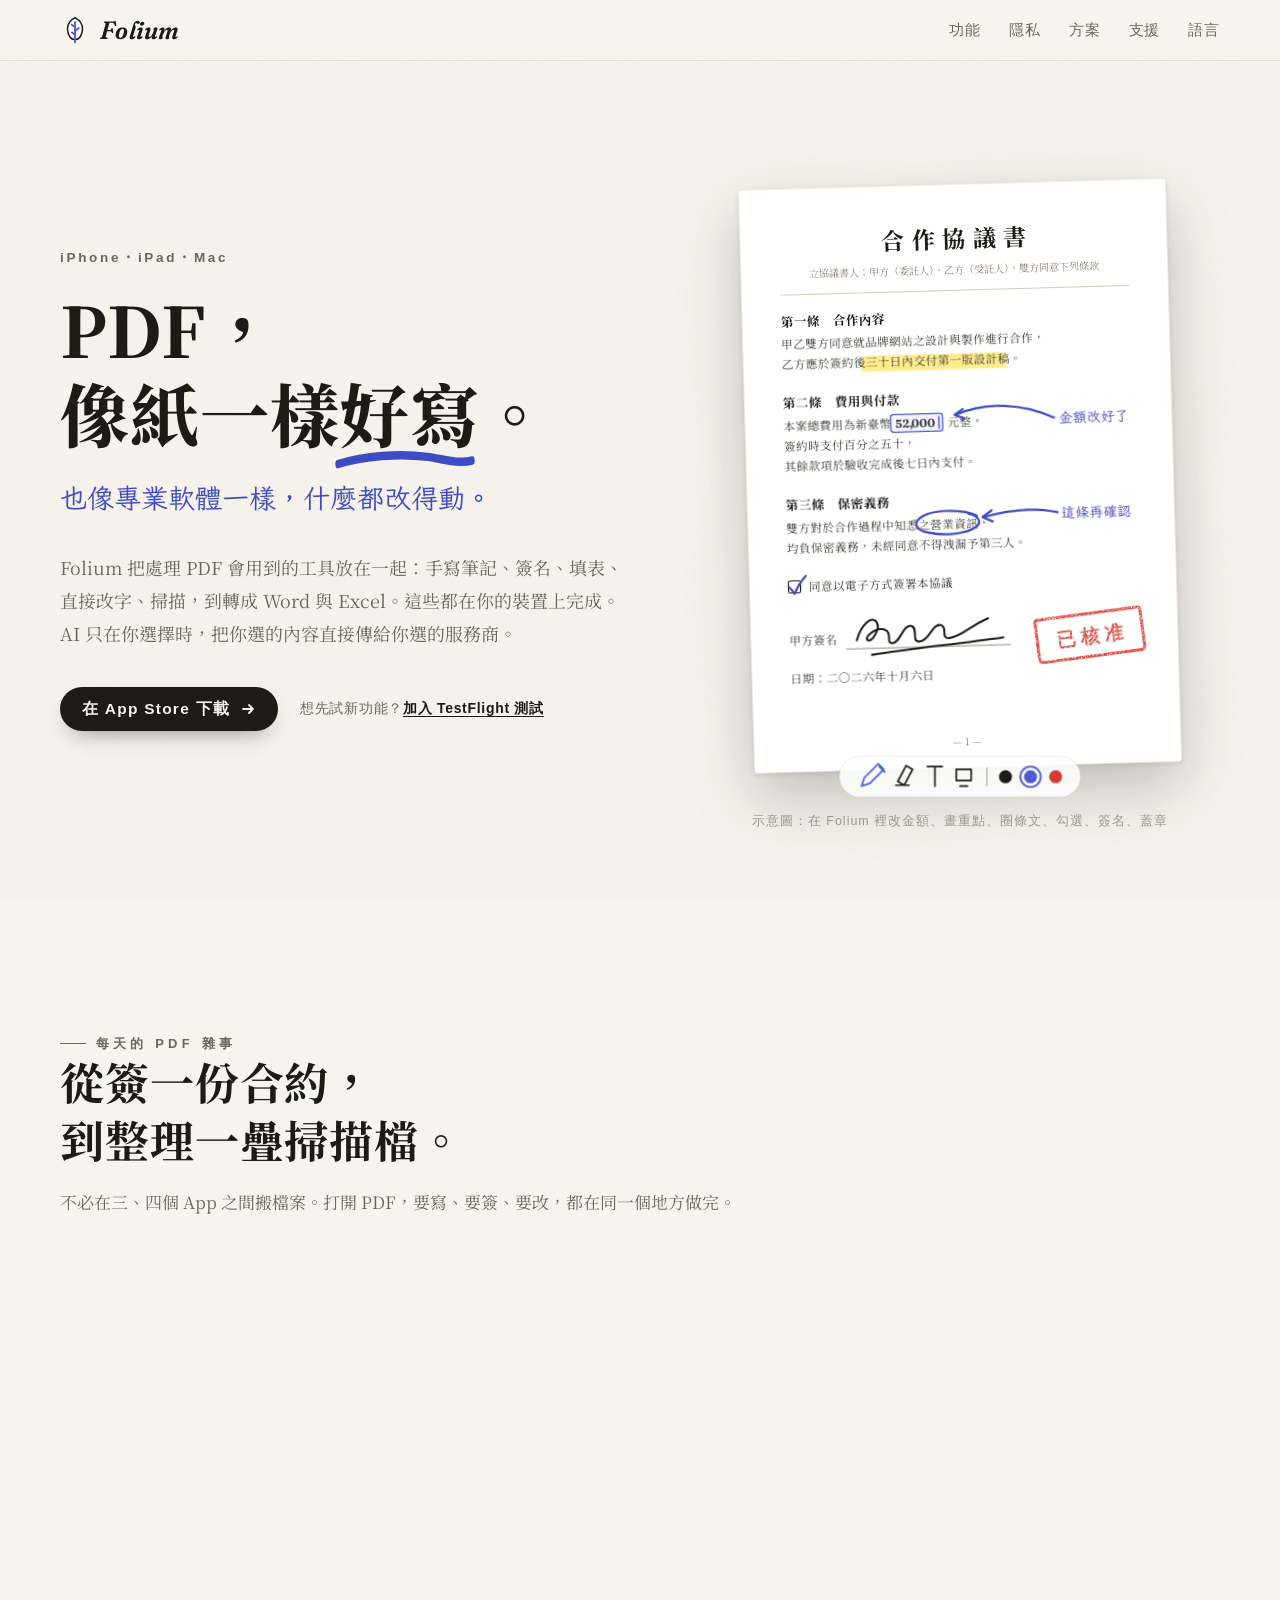
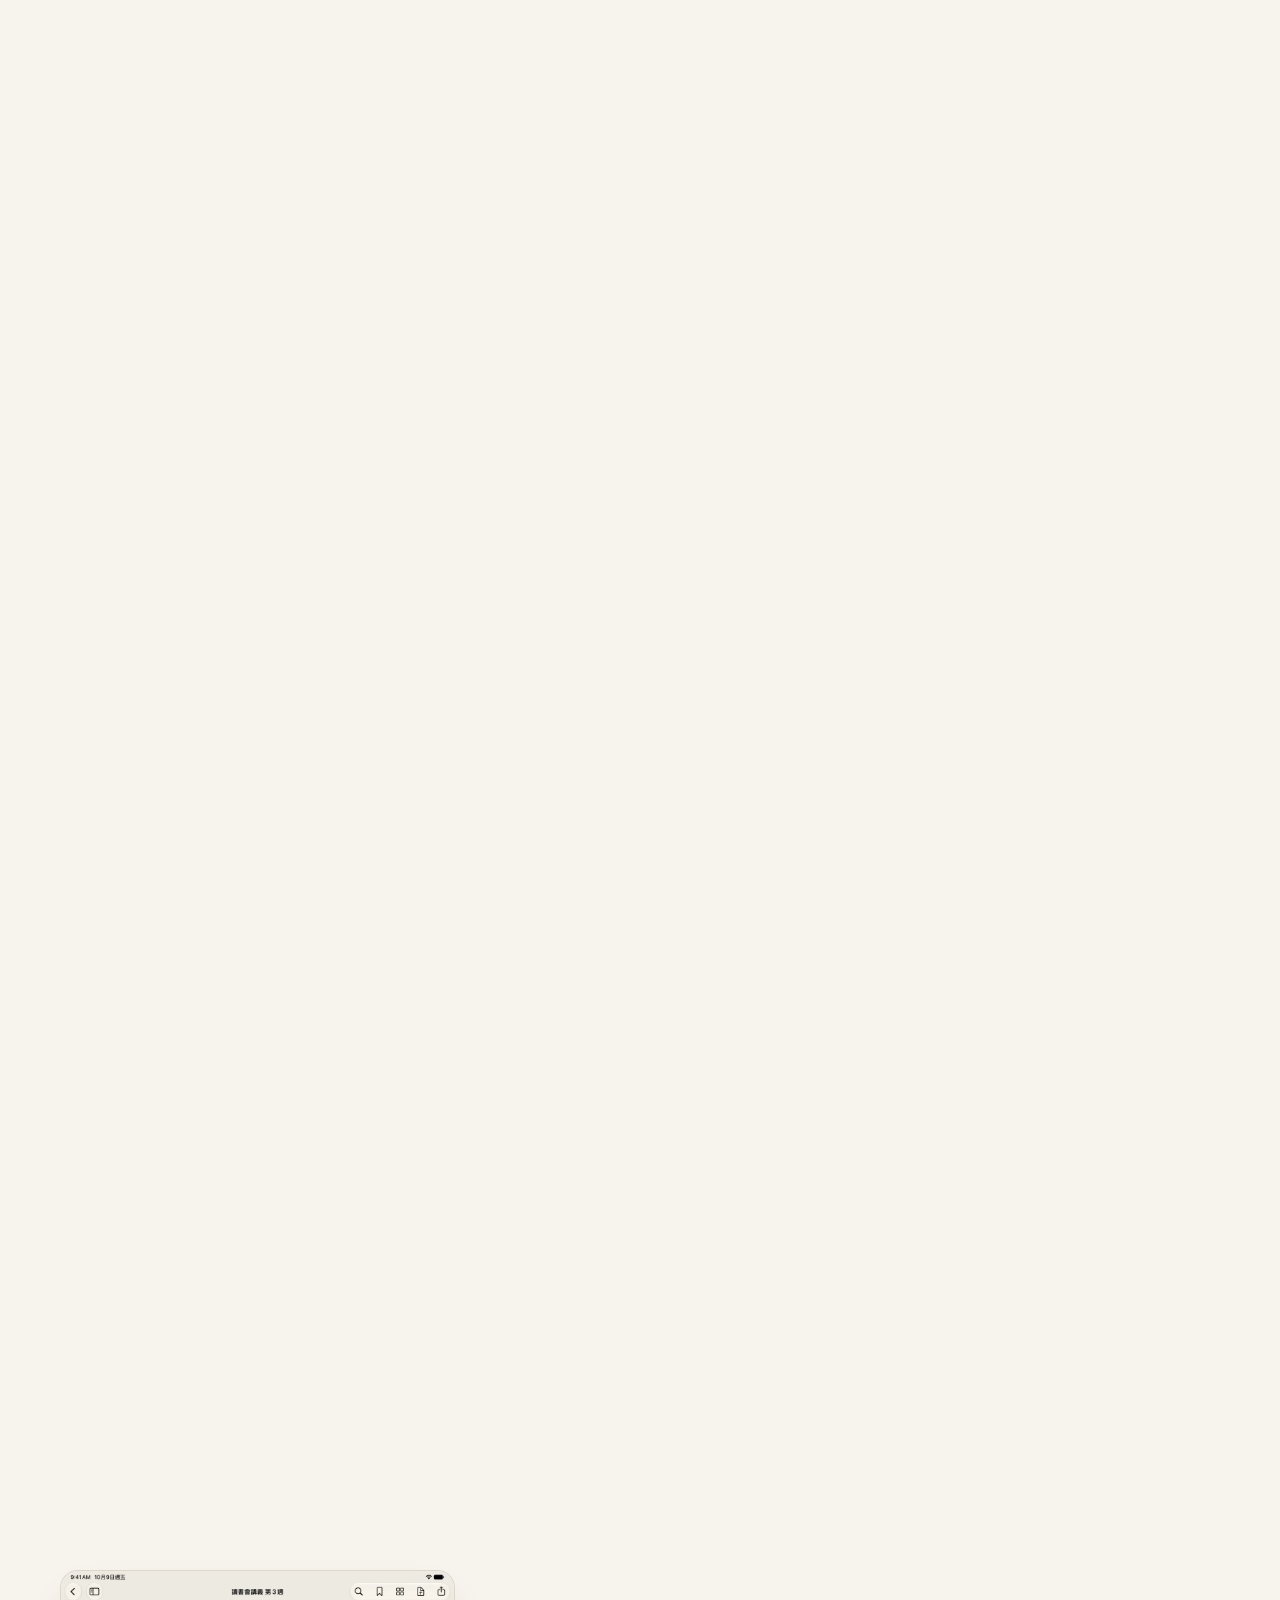
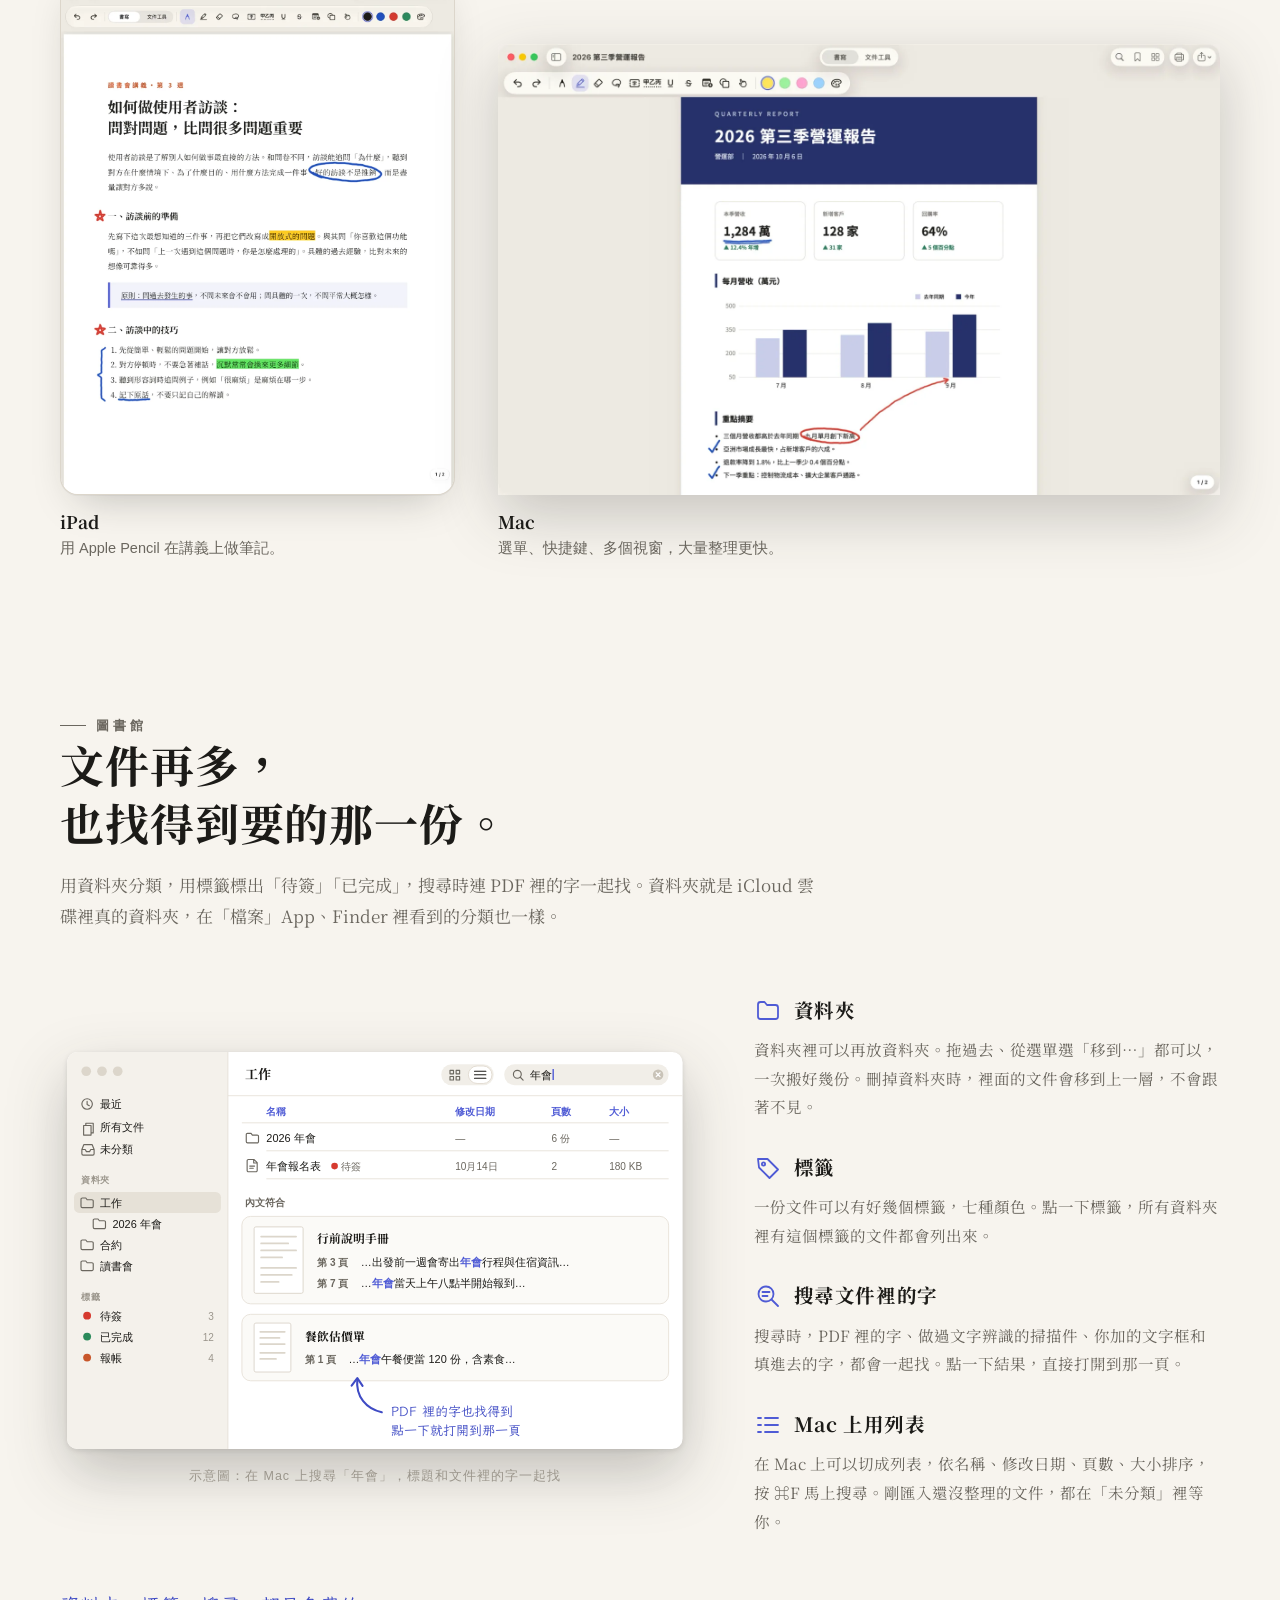
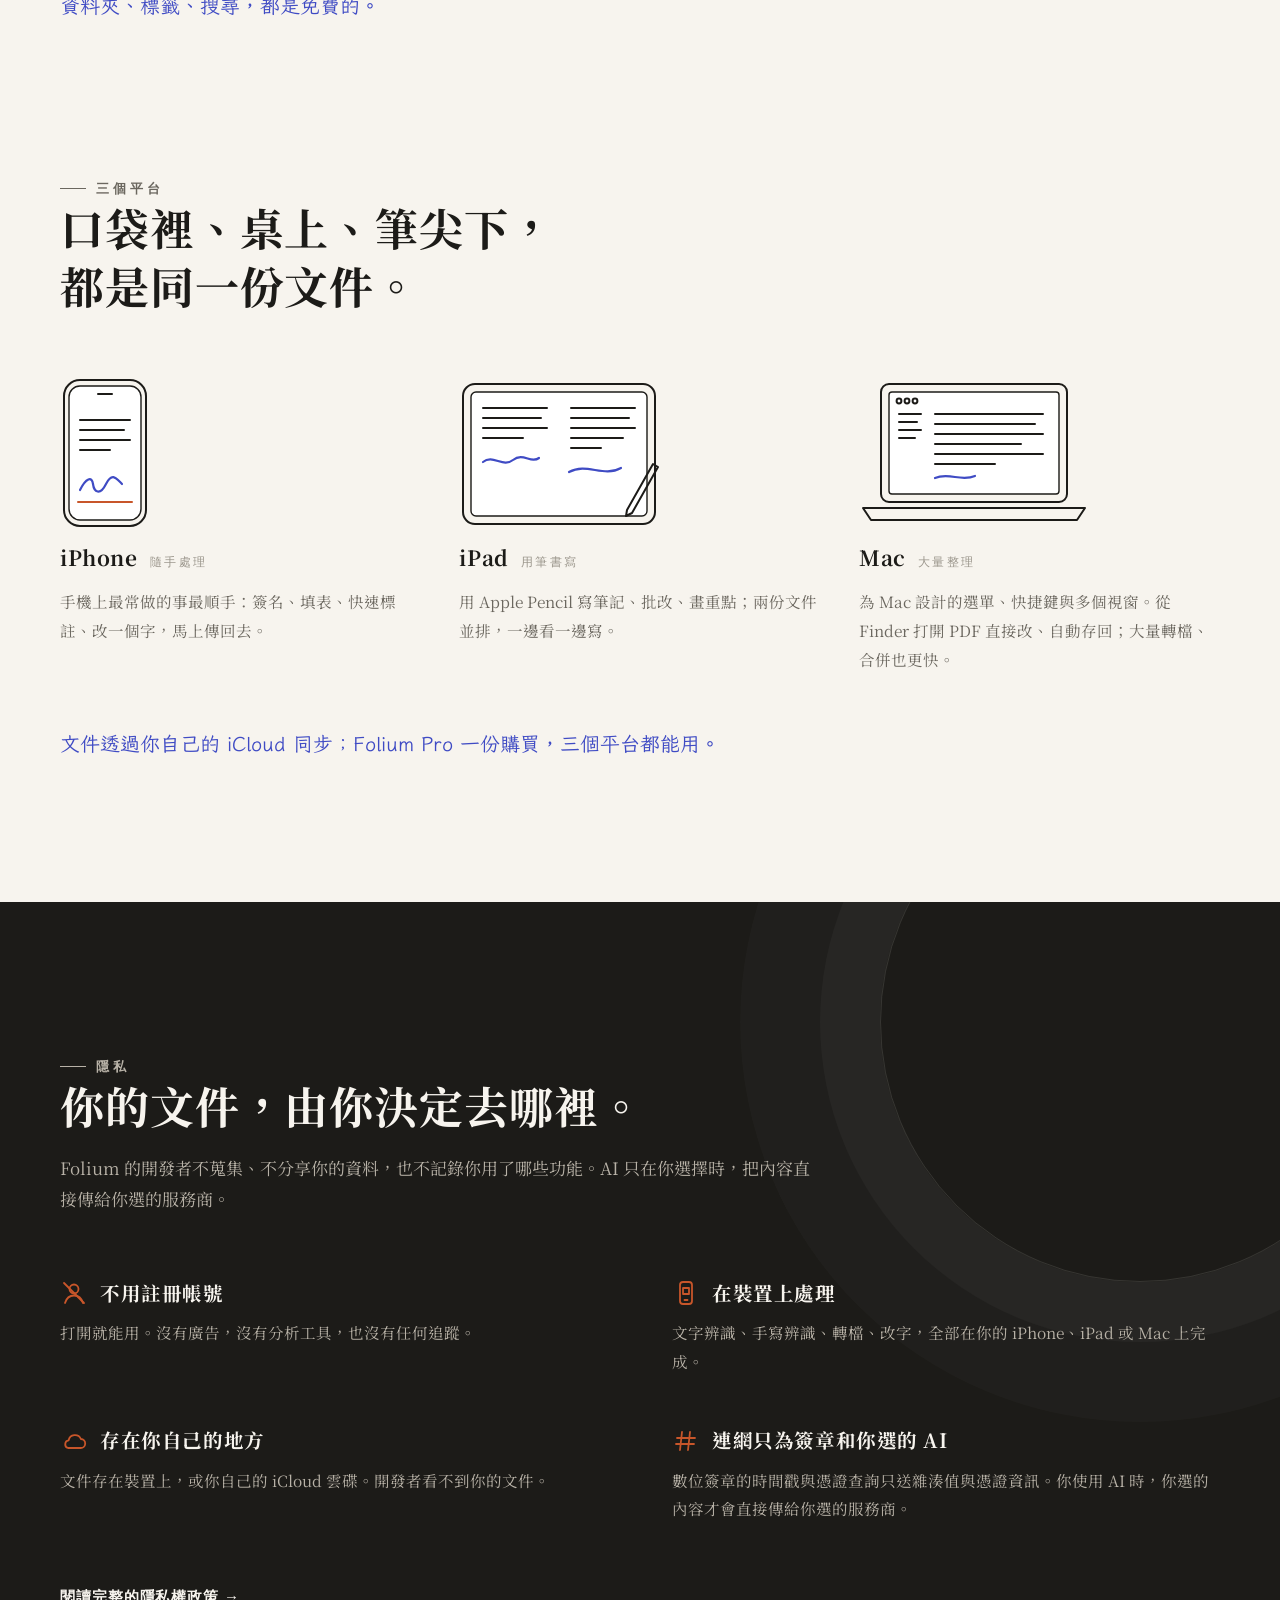
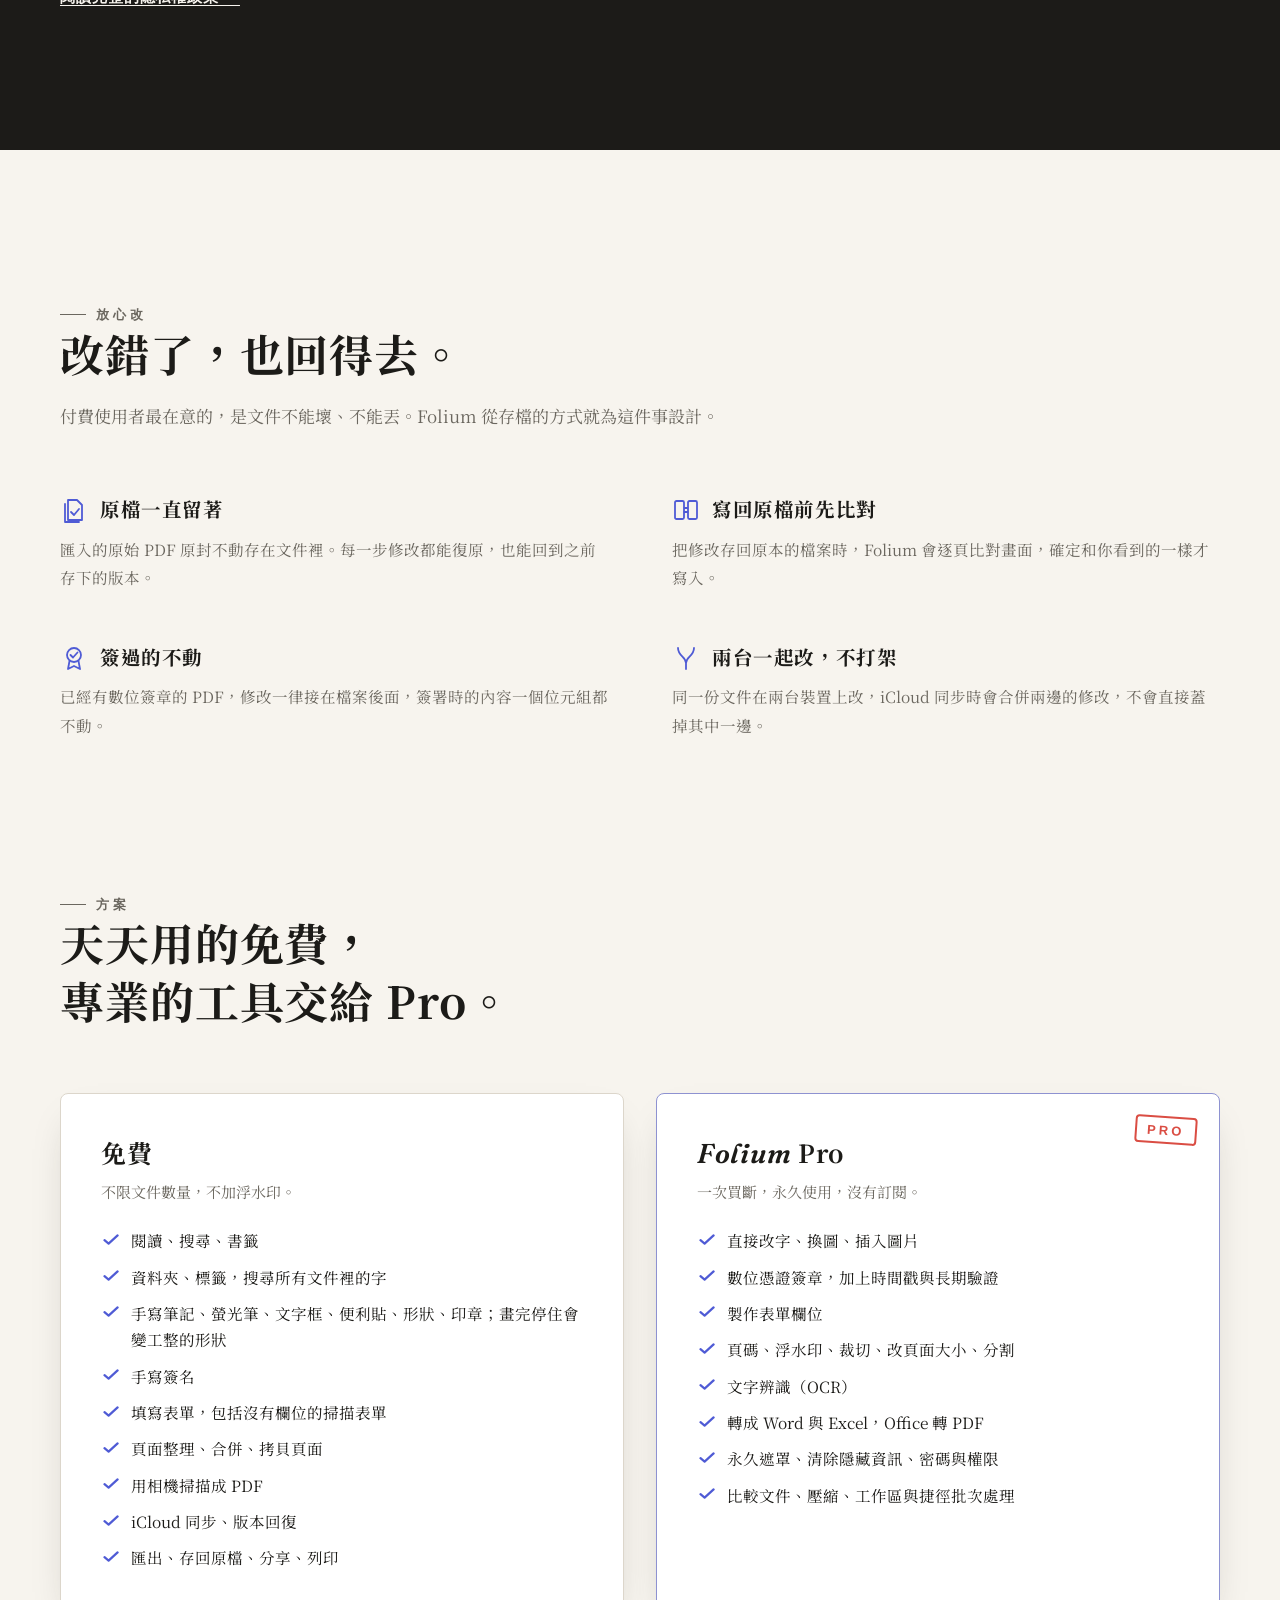
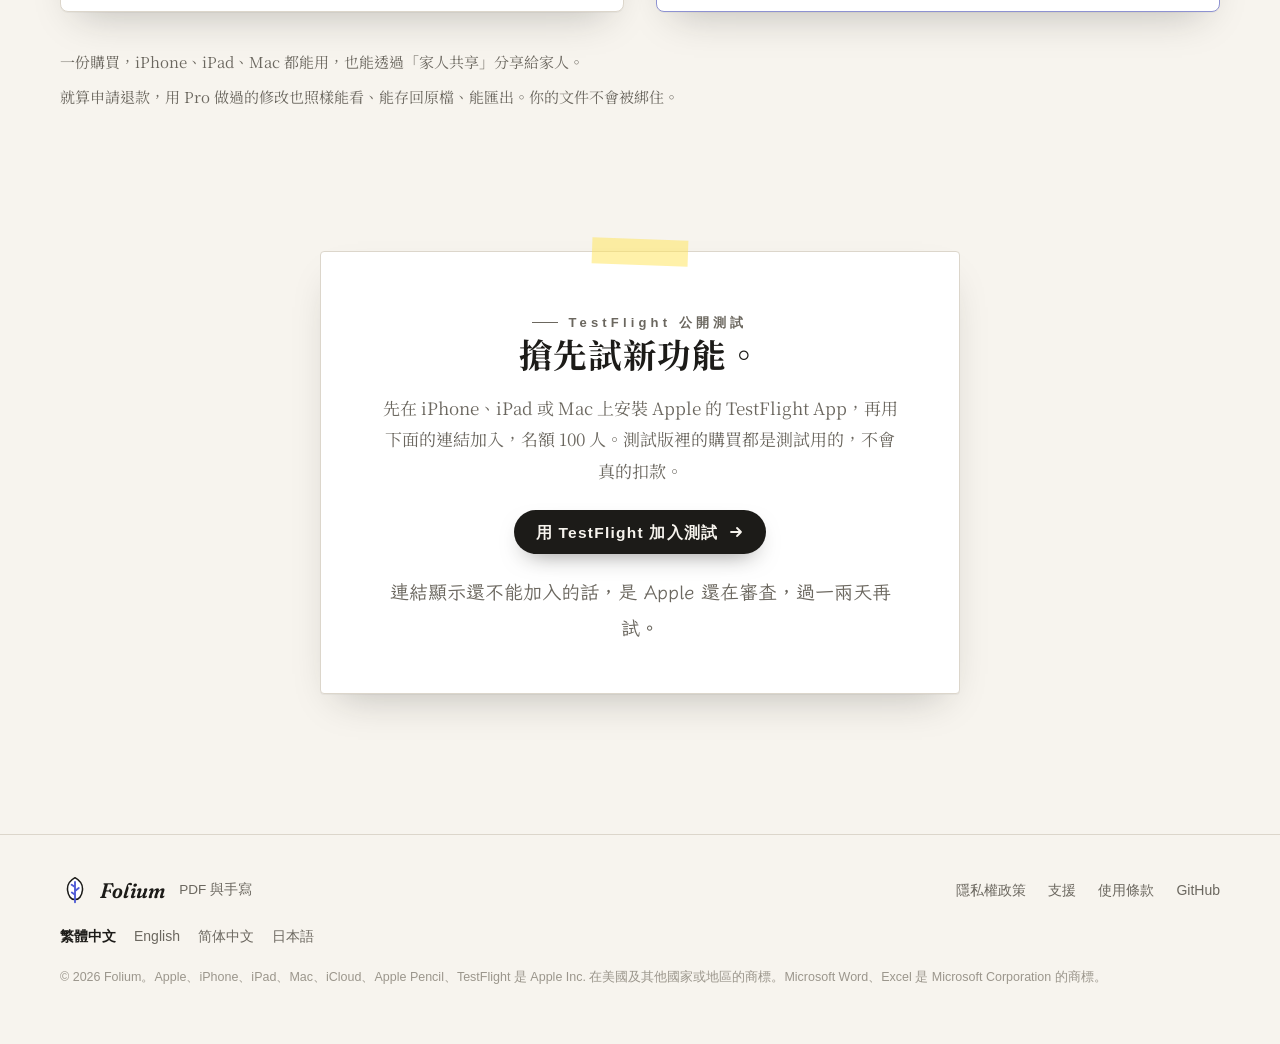
==== commit 3f90a32f: "首頁：已上架 App Store，主按鈕改成在 App Store 下載，TestFlight 改成搶先試新功能 Co-Authored-By: Claude Opus 5.5 <noreply@an" ====
--- a/index.html
+++ b/index.html
@@ -58,8 +58,8 @@
       <p class="margin-line rise" style="--at:1.3s">也像專業軟體一樣，什麼都改得動。</p>
       <p class="lede rise" style="--at:.3s">Folium 把處理 PDF 會用到的工具放在一起：手寫筆記、簽名、填表、直接改字、掃描，到轉成 Word 與 Excel。這些都在你的裝置上完成。AI 只在你選擇時，把你選的內容直接傳給你選的服務商。</p>
       <div class="cta rise" style="--at:.45s">
-        <a class="button" href="#beta">加入公開測試<svg viewBox="0 0 16 16" aria-hidden="true"><path d="M3 8h10M9 4l4 4-4 4" fill="none" stroke="currentColor" stroke-width="1.8" stroke-linecap="round" stroke-linejoin="round"/></svg></a>
-        <span class="soon"><b>App Store</b> 即將上架</span>
+        <a class="button" href="https://apps.apple.com/app/id6819547697">在 App Store 下載<svg viewBox="0 0 16 16" aria-hidden="true"><path d="M3 8h10M9 4l4 4-4 4" fill="none" stroke="currentColor" stroke-width="1.8" stroke-linecap="round" stroke-linejoin="round"/></svg></a>
+        <span class="soon">想先試新功能？<a href="#beta">加入 TestFlight 測試</a></span>
       </div>
     </div>
 
@@ -474,7 +474,7 @@
   <div class="wrap">
     <div class="slip reveal">
       <p class="eyebrow" style="justify-content:center">TestFlight 公開測試</p>
-      <h2>一起來試 Folium。</h2>
+      <h2>搶先試新功能。</h2>
       <p>先在 iPhone、iPad 或 Mac 上安裝 Apple 的 TestFlight App，再用下面的連結加入，名額 100 人。測試版裡的購買都是測試用的，不會真的扣款。</p>
       <p style="margin-top:24px"><a class="button" href="https://testflight.apple.com/join/ukPhaMgK">用 TestFlight 加入測試<svg viewBox="0 0 16 16" aria-hidden="true"><path d="M3 8h10M9 4l4 4-4 4" fill="none" stroke="currentColor" stroke-width="1.8" stroke-linecap="round" stroke-linejoin="round"/></svg></a></p>
       <p class="hand">連結顯示還不能加入的話，是 Apple 還在審查，過一兩天再試。</p>
--- a/assets/site.css
+++ b/assets/site.css
@@ -159,6 +159,7 @@
 .button svg { width: 16px; height: 16px; }
 .soon { font: 500 14px/1.4 var(--sans); color: var(--ink-2); letter-spacing: .05em; }
 .soon b { color: var(--ink); font-weight: 600; }
+.soon a { color: var(--ink); font-weight: 600; text-decoration: underline; text-underline-offset: 3px; white-space: nowrap; }
 
 .hero-art { position: relative; margin: 0; }
 .hero-art svg { width: 100%; height: auto; overflow: visible; }
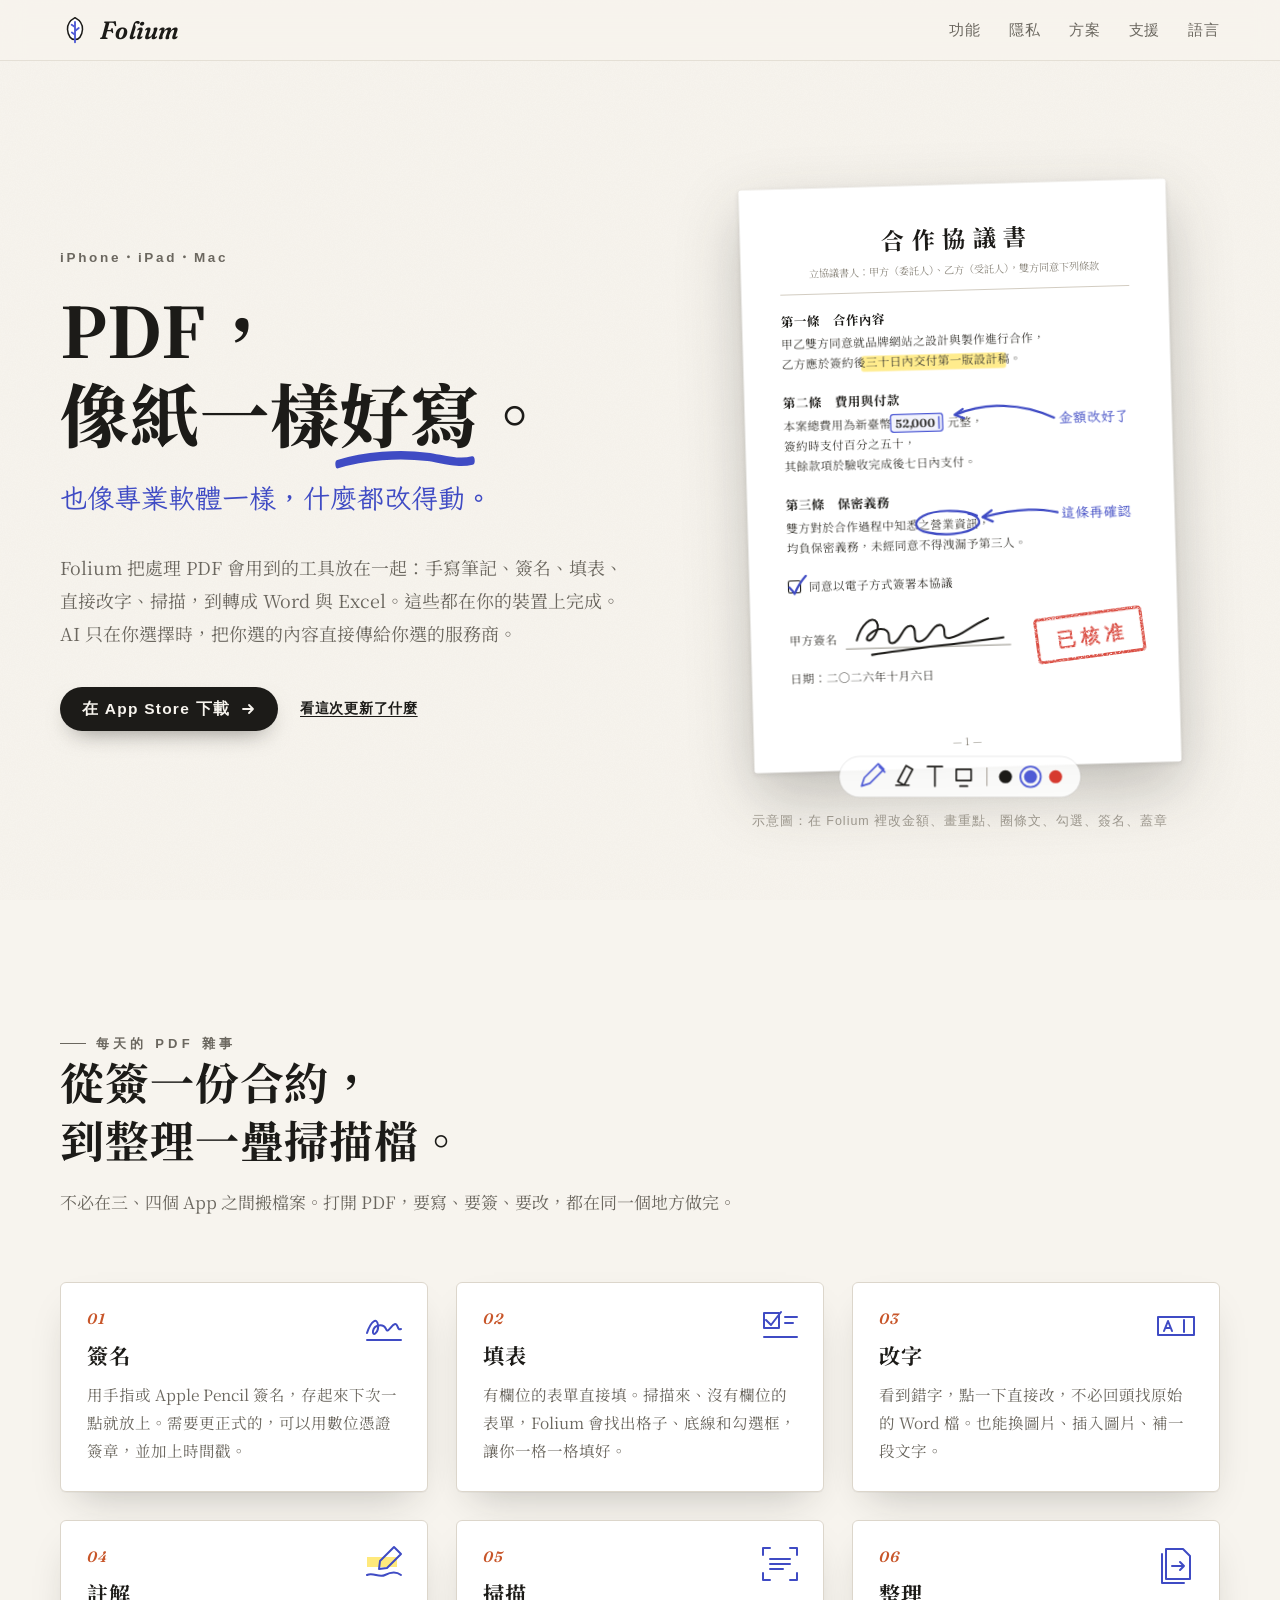
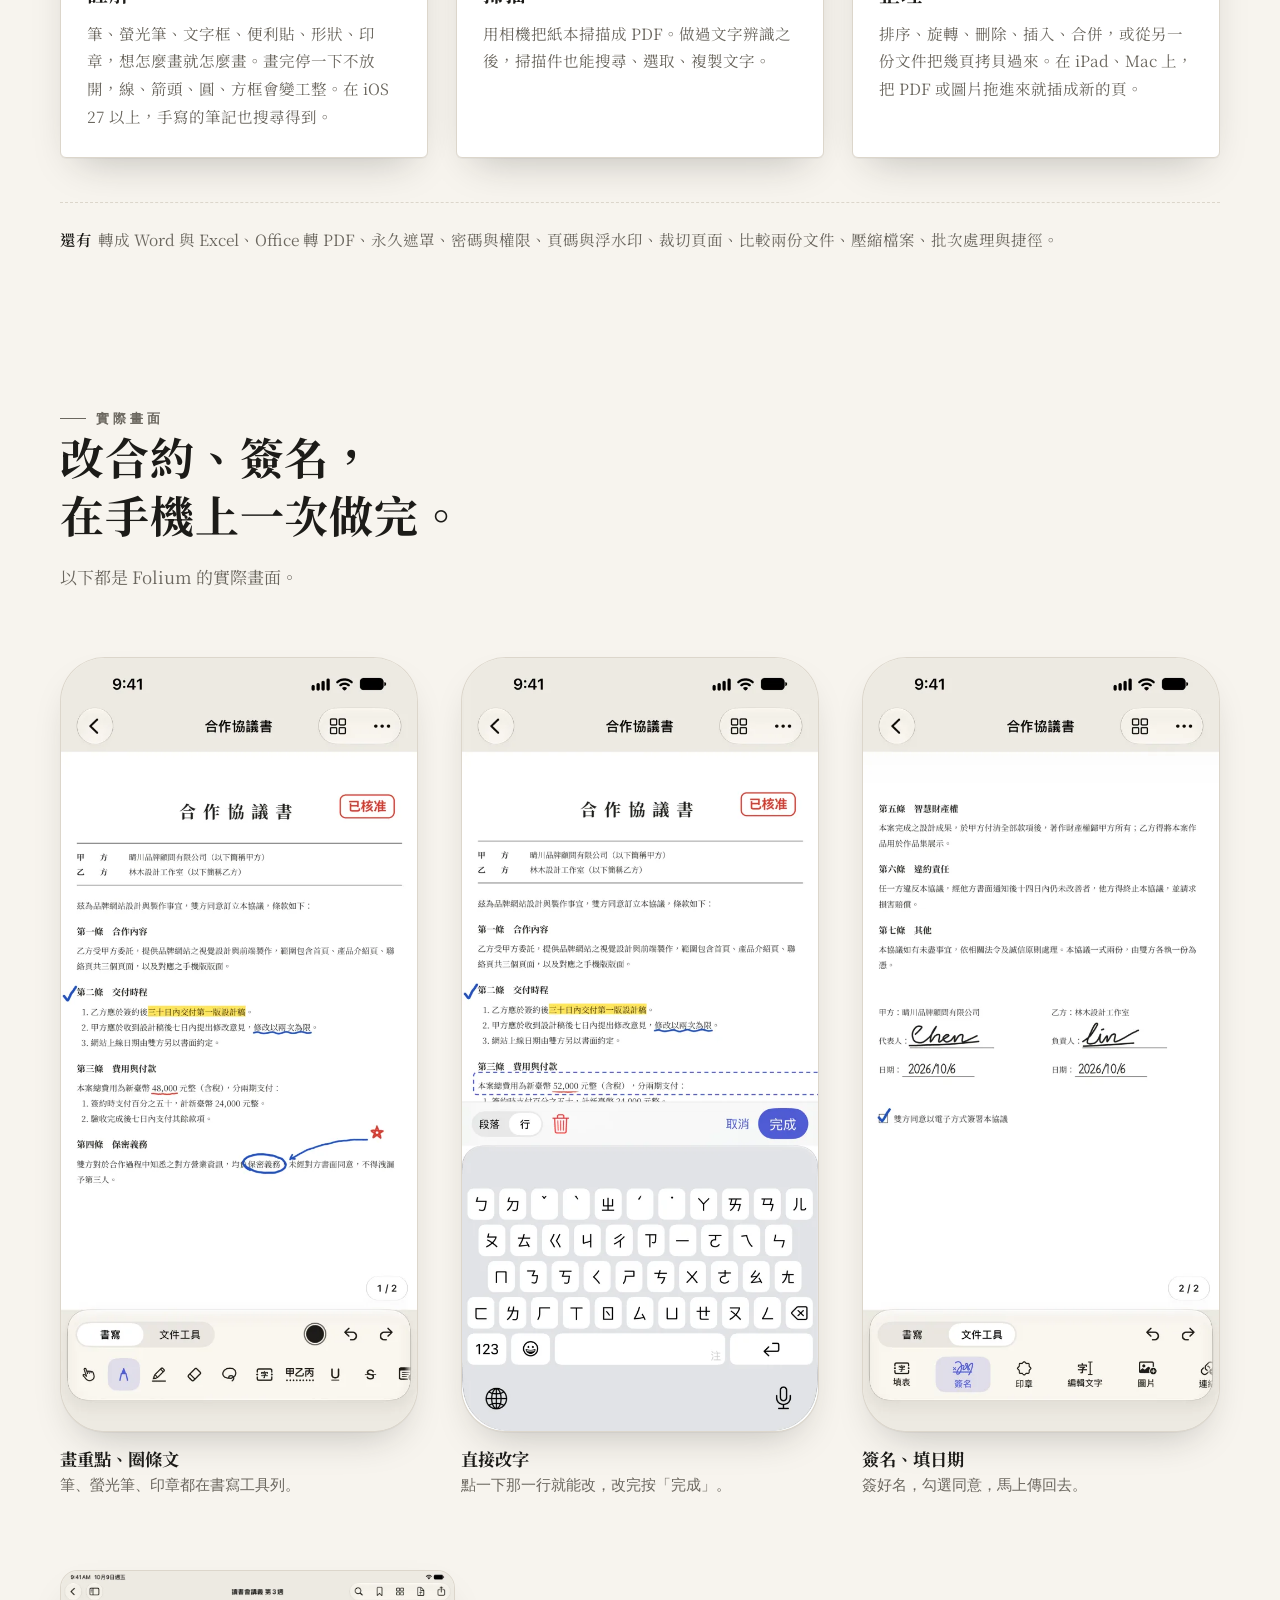
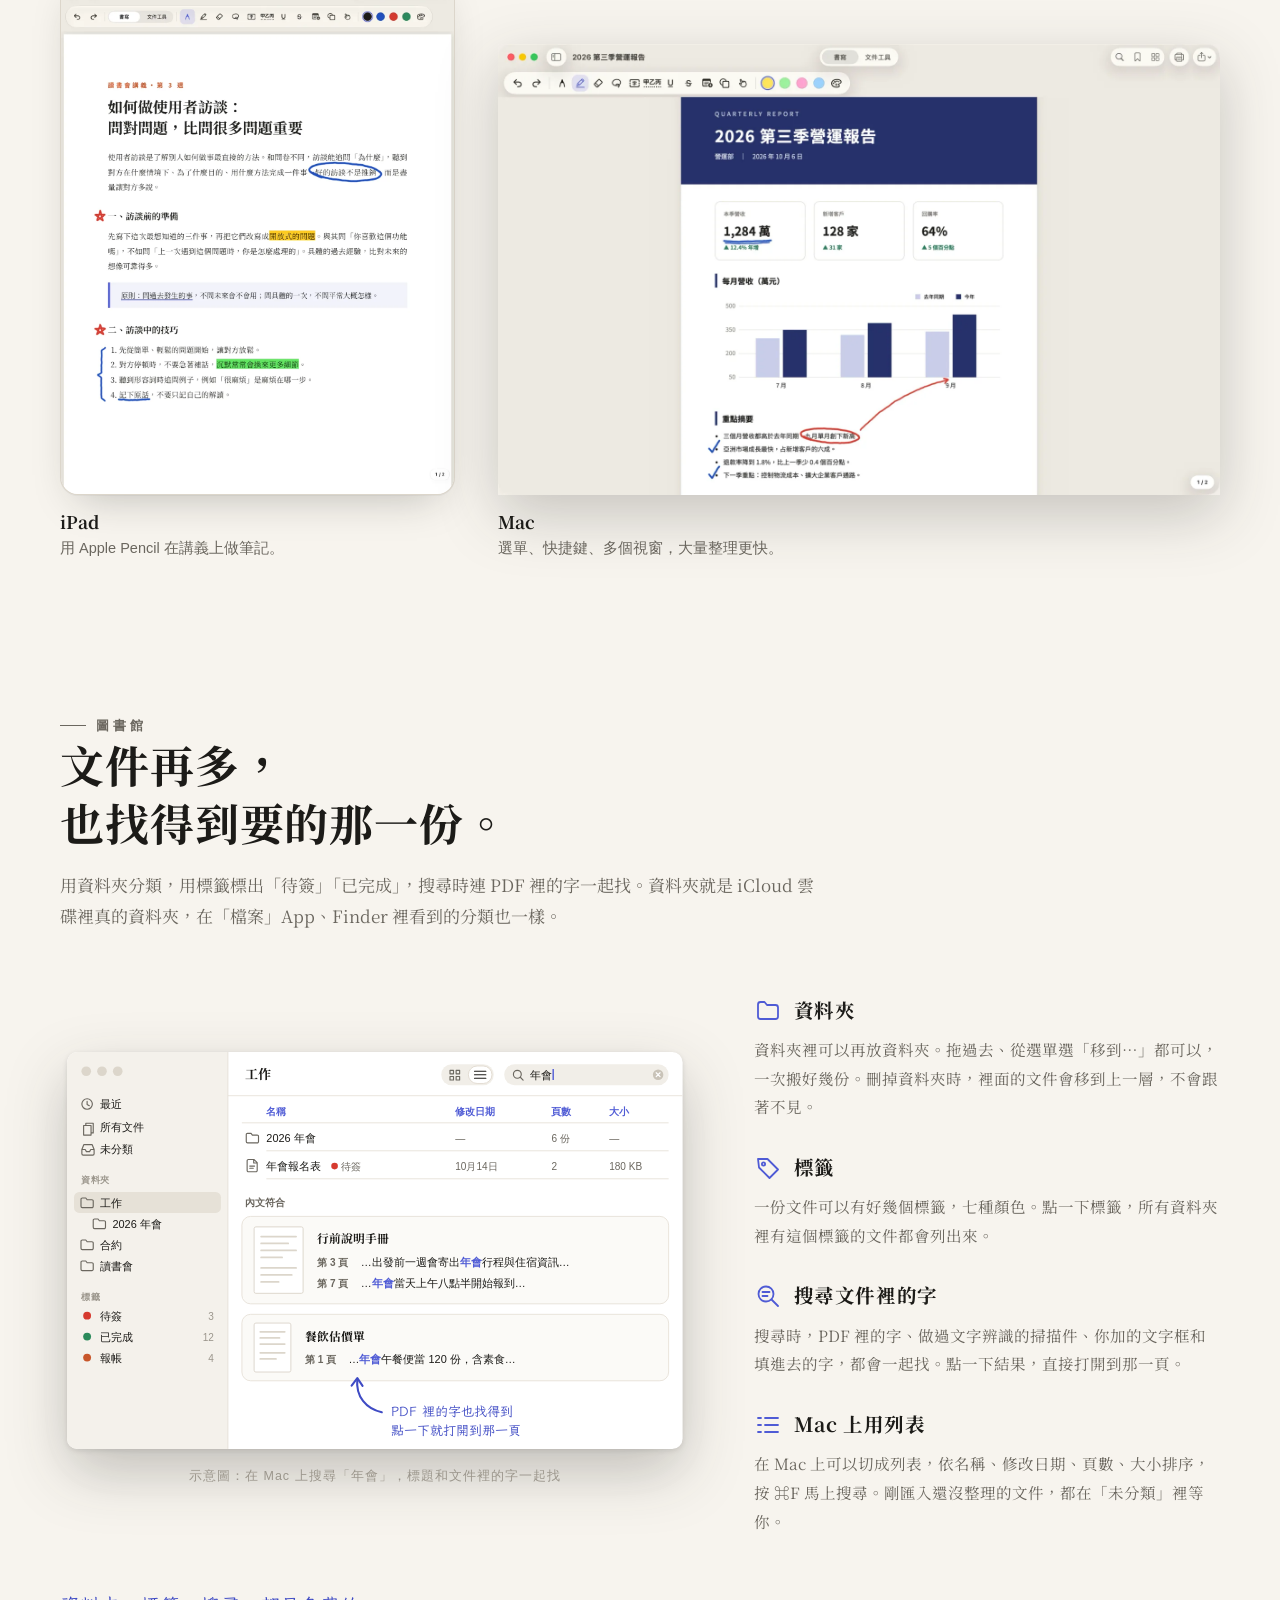
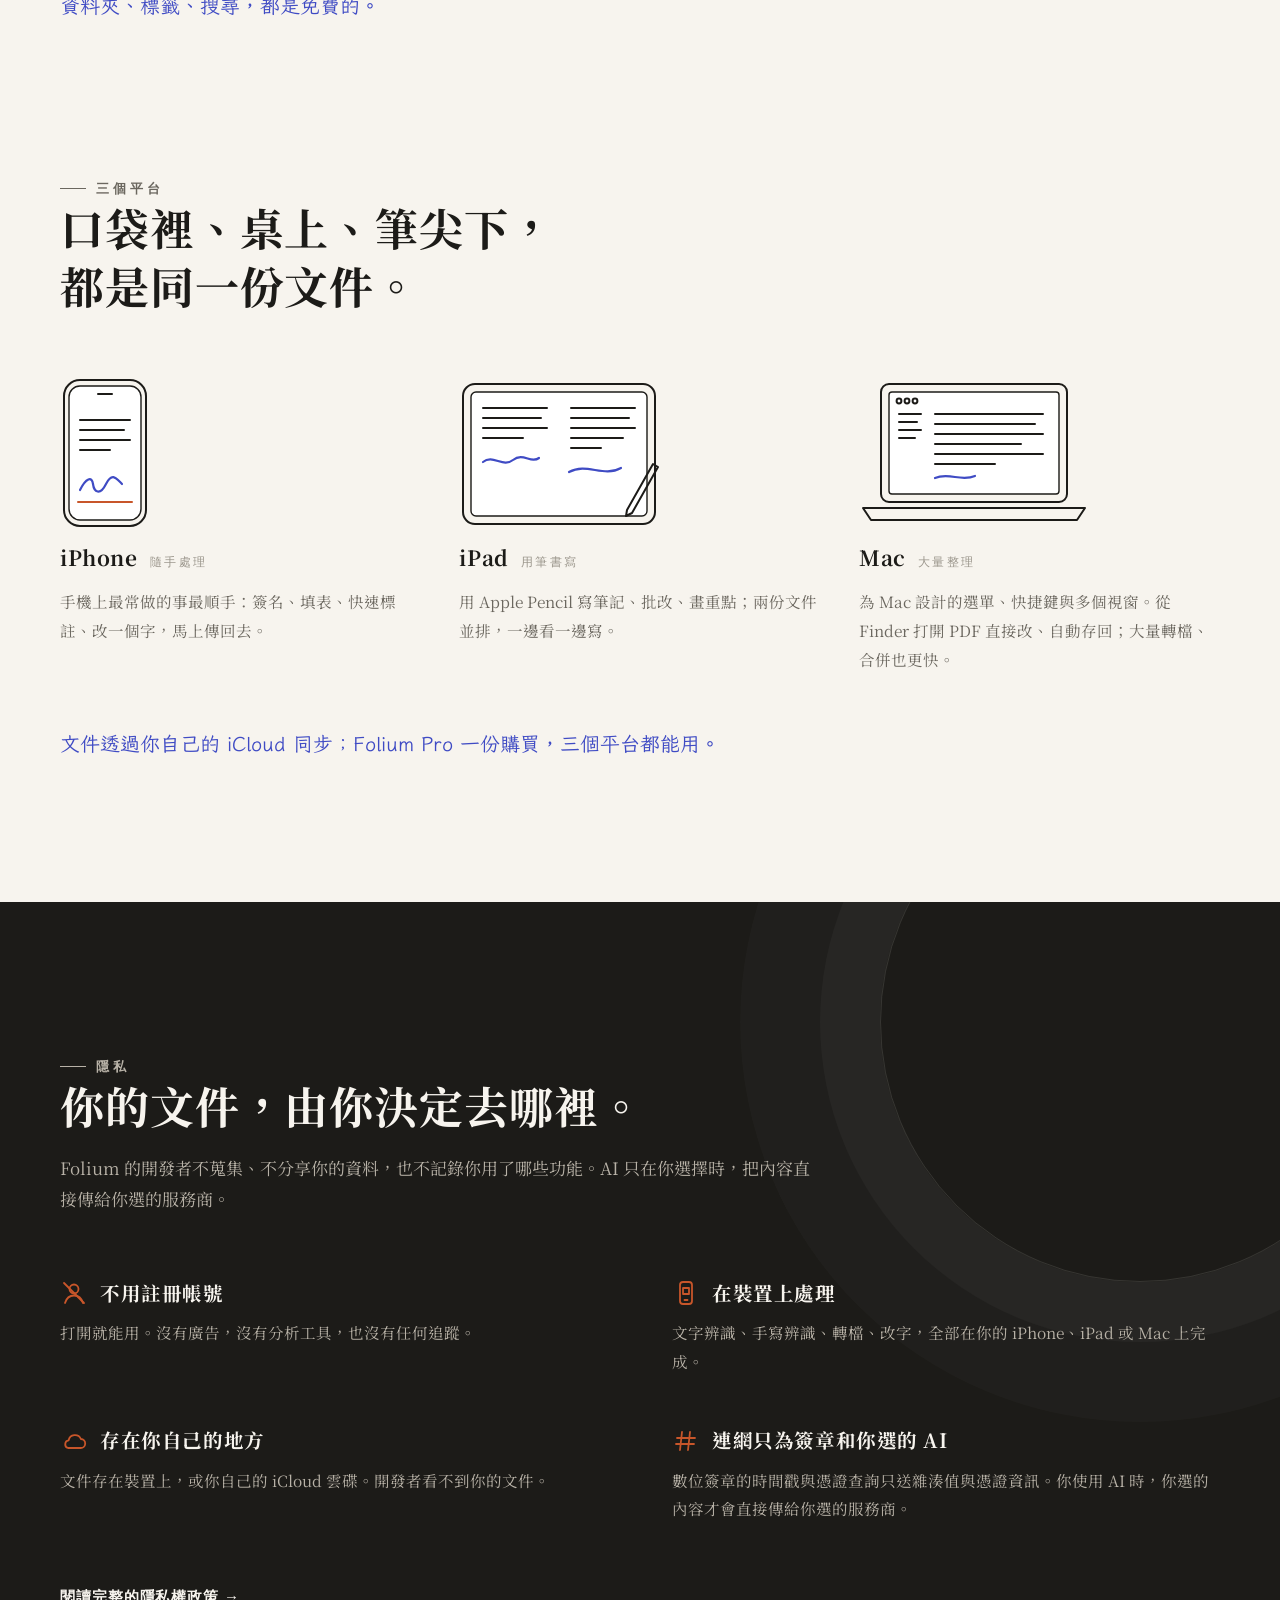
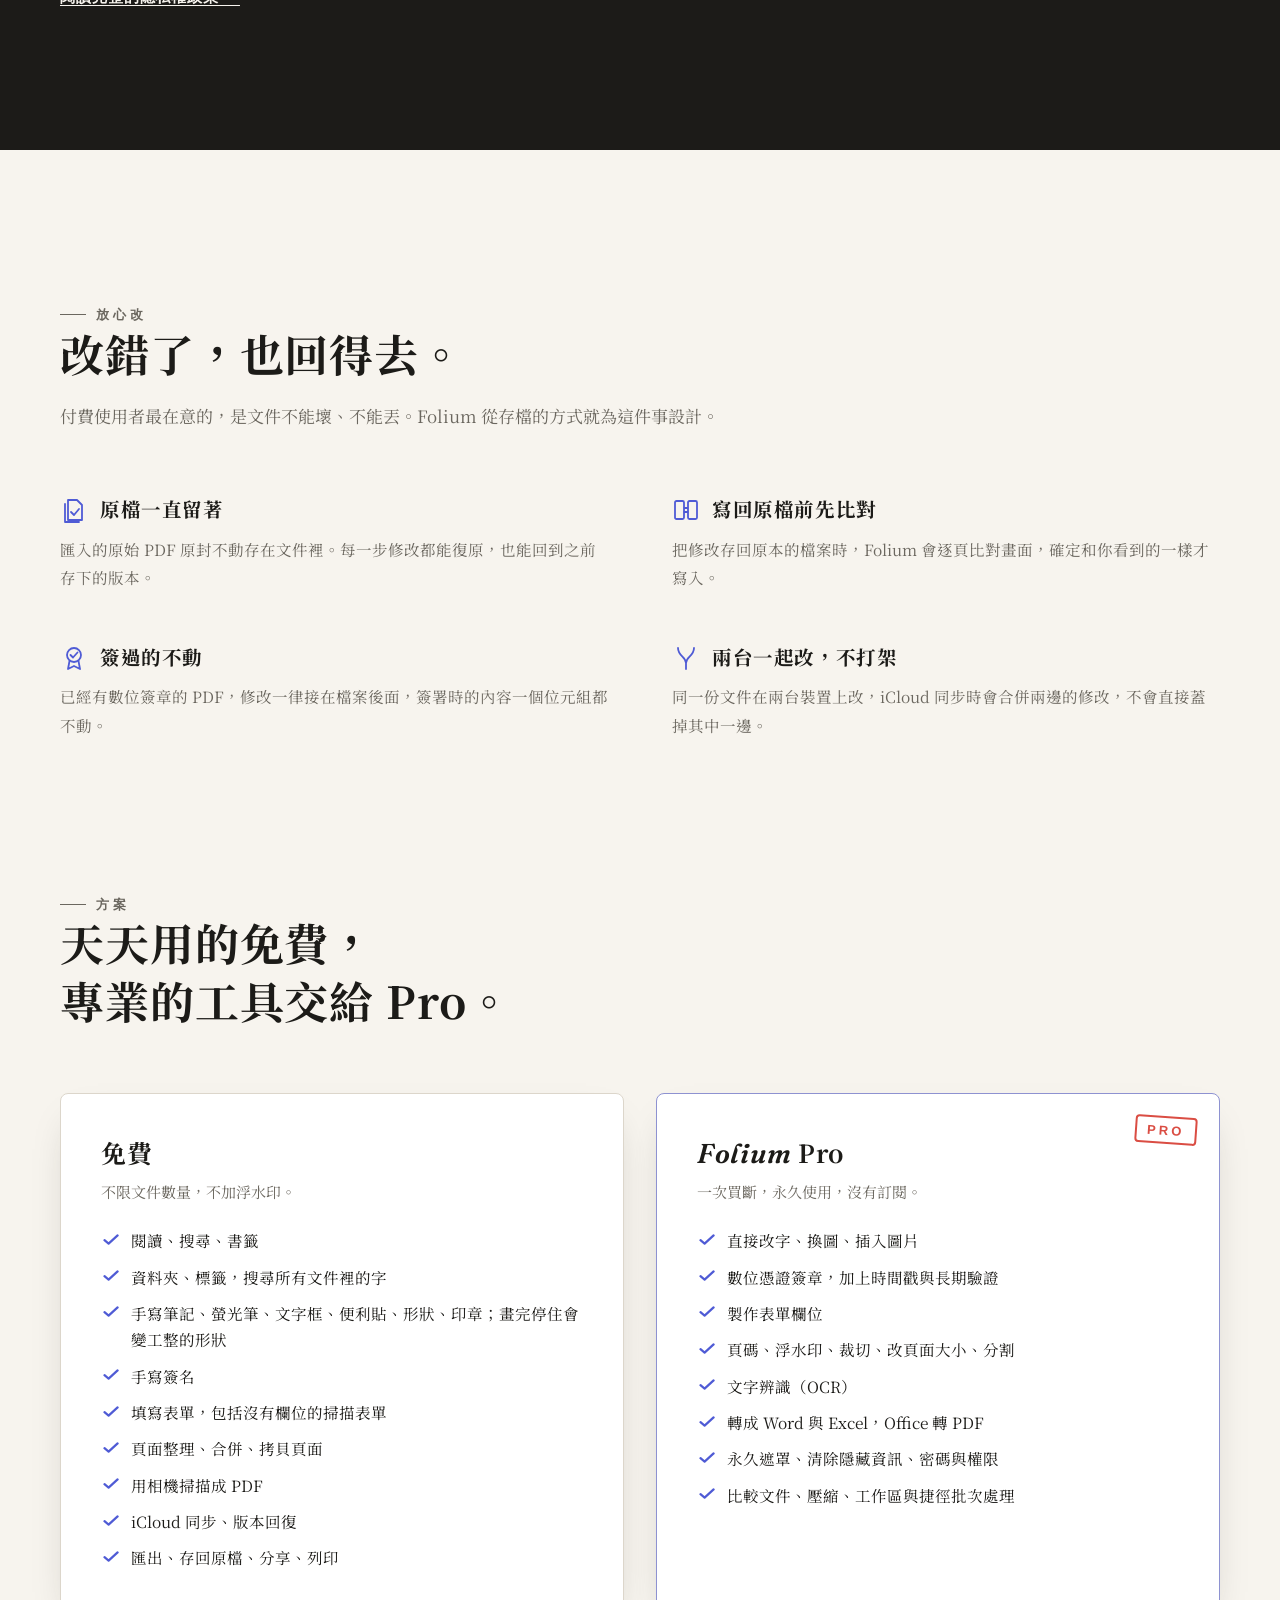
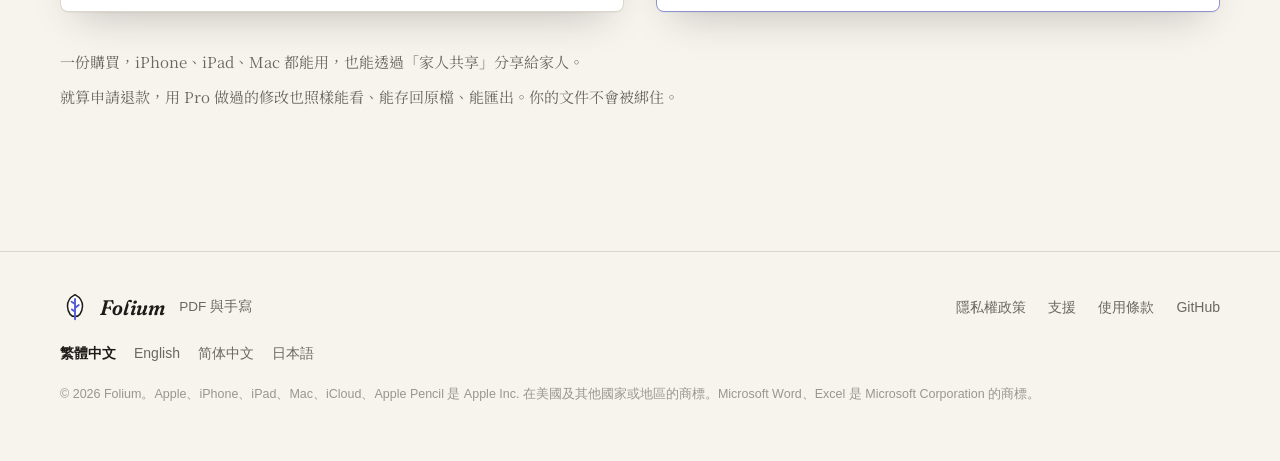
==== commit 28d406b5: "首頁與支援頁拿掉 TestFlight；加「這次更新」區塊，從 App Store 自動抓最新版本與更新說明 Co-Authored-By: Claude Opus 5.5 <noreply@anth" ====
--- a/index.html
+++ b/index.html
@@ -59,7 +59,7 @@
       <p class="lede rise" style="--at:.3s">Folium 把處理 PDF 會用到的工具放在一起：手寫筆記、簽名、填表、直接改字、掃描，到轉成 Word 與 Excel。這些都在你的裝置上完成。AI 只在你選擇時，把你選的內容直接傳給你選的服務商。</p>
       <div class="cta rise" style="--at:.45s">
         <a class="button" href="https://apps.apple.com/app/id6819547697">在 App Store 下載<svg viewBox="0 0 16 16" aria-hidden="true"><path d="M3 8h10M9 4l4 4-4 4" fill="none" stroke="currentColor" stroke-width="1.8" stroke-linecap="round" stroke-linejoin="round"/></svg></a>
-        <span class="soon">想先試新功能？<a href="#beta">加入 TestFlight 測試</a></span>
+        <span class="soon"><a href="#whats-new">看這次更新了什麼</a></span>
       </div>
     </div>
 
@@ -470,14 +470,14 @@
   </div>
 </section>
 
-<section class="section beta" id="beta" style="padding-top:0">
+<section class="section beta whats-new" id="whats-new" style="padding-top:0" hidden data-country="tw" data-lang="zh_tw" data-locale="zh-TW" data-version-label="版本 {v}">
   <div class="wrap">
     <div class="slip reveal">
-      <p class="eyebrow" style="justify-content:center">TestFlight 公開測試</p>
-      <h2>搶先試新功能。</h2>
-      <p>先在 iPhone、iPad 或 Mac 上安裝 Apple 的 TestFlight App，再用下面的連結加入，名額 100 人。測試版裡的購買都是測試用的，不會真的扣款。</p>
-      <p style="margin-top:24px"><a class="button" href="https://testflight.apple.com/join/ukPhaMgK">用 TestFlight 加入測試<svg viewBox="0 0 16 16" aria-hidden="true"><path d="M3 8h10M9 4l4 4-4 4" fill="none" stroke="currentColor" stroke-width="1.8" stroke-linecap="round" stroke-linejoin="round"/></svg></a></p>
-      <p class="hand">連結顯示還不能加入的話，是 Apple 還在審查，過一兩天再試。</p>
+      <p class="eyebrow" style="justify-content:center">這次更新</p>
+      <h2 data-wn-version></h2>
+      <p class="wn-date" data-wn-date></p>
+      <ul class="wn-notes" data-wn-notes></ul>
+      <p style="margin-top:24px"><a class="button" href="https://apps.apple.com/app/id6819547697">在 App Store 下載<svg viewBox="0 0 16 16" aria-hidden="true"><path d="M3 8h10M9 4l4 4-4 4" fill="none" stroke="currentColor" stroke-width="1.8" stroke-linecap="round" stroke-linejoin="round"/></svg></a></p>
     </div>
   </div>
 </section>
@@ -504,8 +504,9 @@
         <a href="ja/" hreflang="ja" lang="ja">日本語</a>
       </nav>
     </div>
-    <p class="legal">© 2026 Folium。Apple、iPhone、iPad、Mac、iCloud、Apple Pencil、TestFlight 是 Apple Inc. 在美國及其他國家或地區的商標。Microsoft Word、Excel 是 Microsoft Corporation 的商標。</p>
+    <p class="legal">© 2026 Folium。Apple、iPhone、iPad、Mac、iCloud、Apple Pencil 是 Apple Inc. 在美國及其他國家或地區的商標。Microsoft Word、Excel 是 Microsoft Corporation 的商標。</p>
   </div>
 </footer>
+<script src="assets/whats-new.js" defer></script>
 </body>
 </html>
--- a/assets/site.css
+++ b/assets/site.css
@@ -466,3 +466,11 @@
 .doc-page .english, .doc-page .lang-section { scroll-margin-top: 84px; }
 .doc-page [lang="zh-Hans"] { --serif: "Noto Serif SC", "Songti SC", serif; --sans: -apple-system, BlinkMacSystemFont, "PingFang SC", "Noto Sans SC", "Microsoft YaHei", sans-serif; }
 .doc-page [lang="ja"] { --serif: "Noto Serif JP", "Hiragino Mincho ProN", serif; --sans: -apple-system, BlinkMacSystemFont, "Hiragino Sans", "Noto Sans JP", "Yu Gothic", sans-serif; }
+
+/* ── 這次更新（內容由 assets/whats-new.js 從 App Store 抓）── */
+.whats-new .slip { text-align: left; }
+.whats-new .eyebrow, .whats-new h2, .whats-new .wn-date { text-align: center; }
+.whats-new .wn-date { margin-top: 6px; font-size: 14px; color: var(--ink-3); }
+.whats-new .wn-notes { margin: 20px 0 0; padding-left: 1.2em; display: grid; gap: 10px; color: var(--ink-2); line-height: 1.7; }
+.whats-new .button { display: inline-flex; }
+.whats-new p:last-child { text-align: center; }
